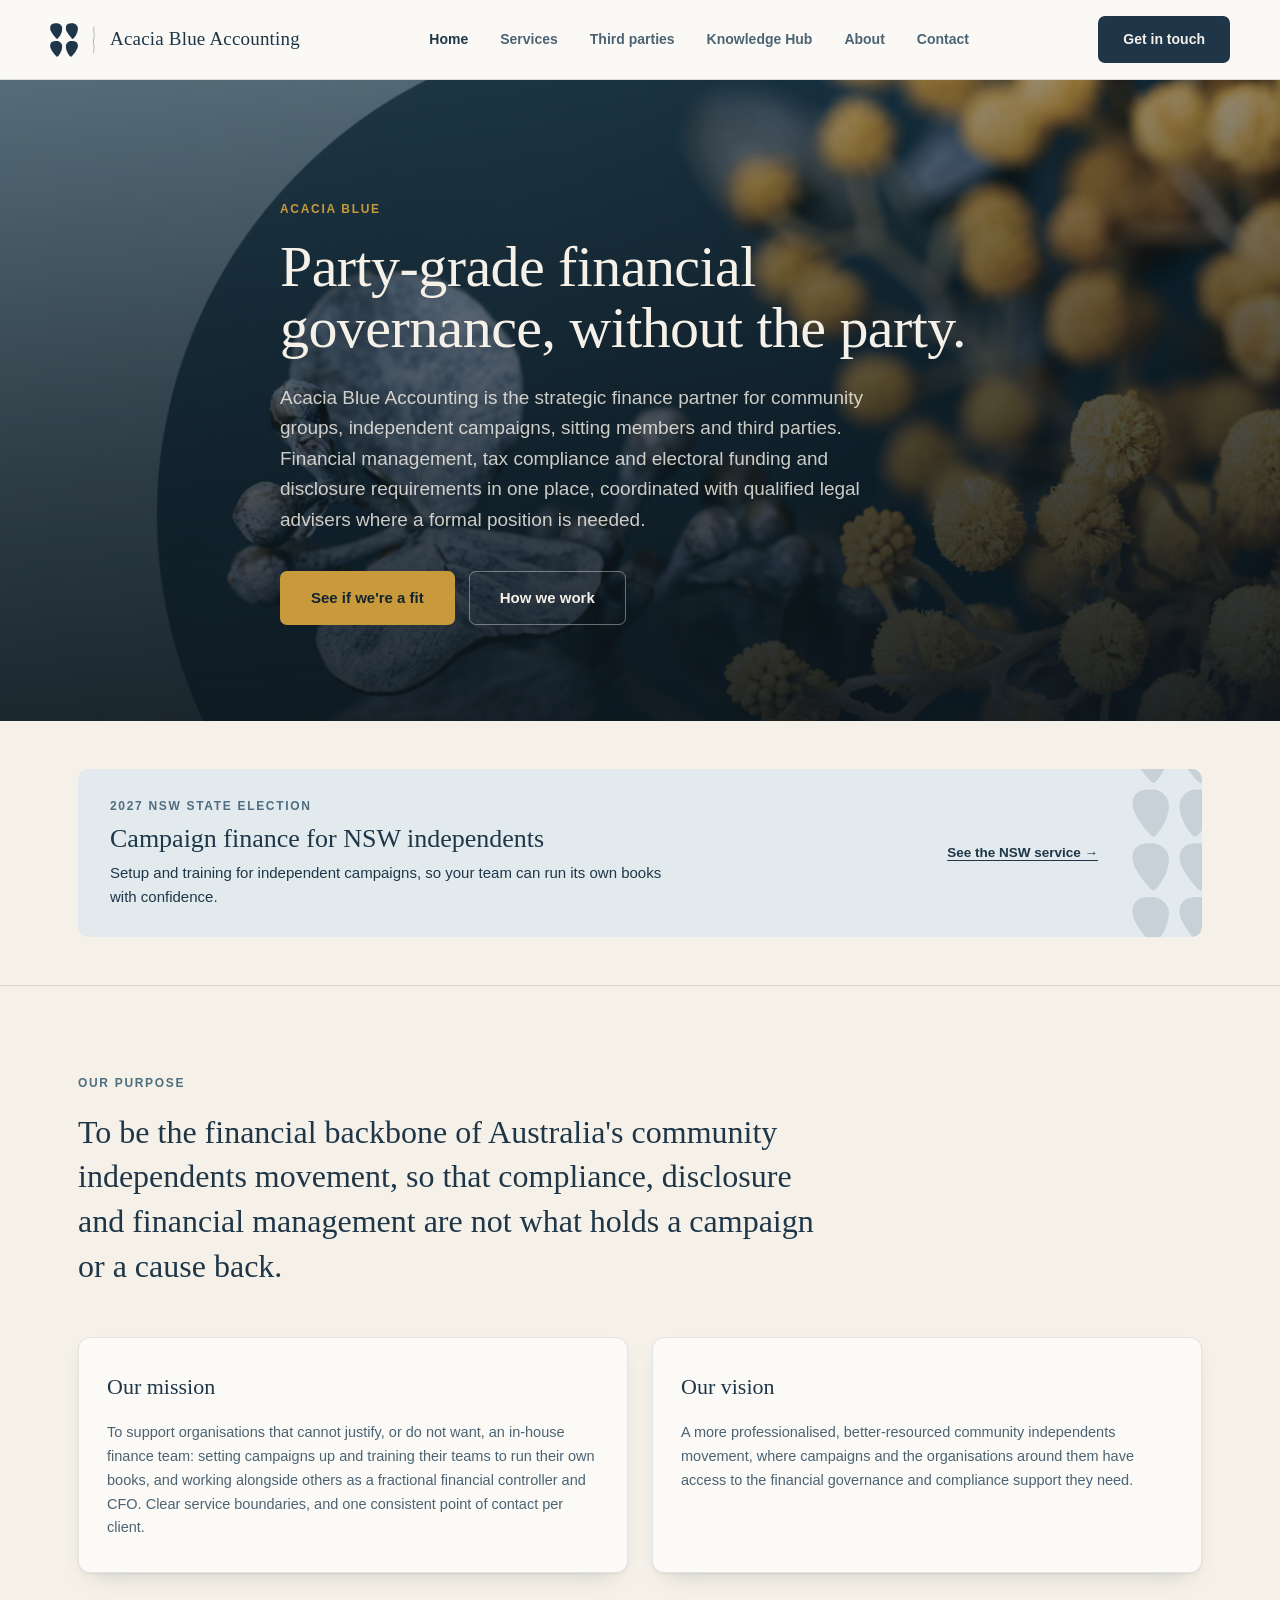
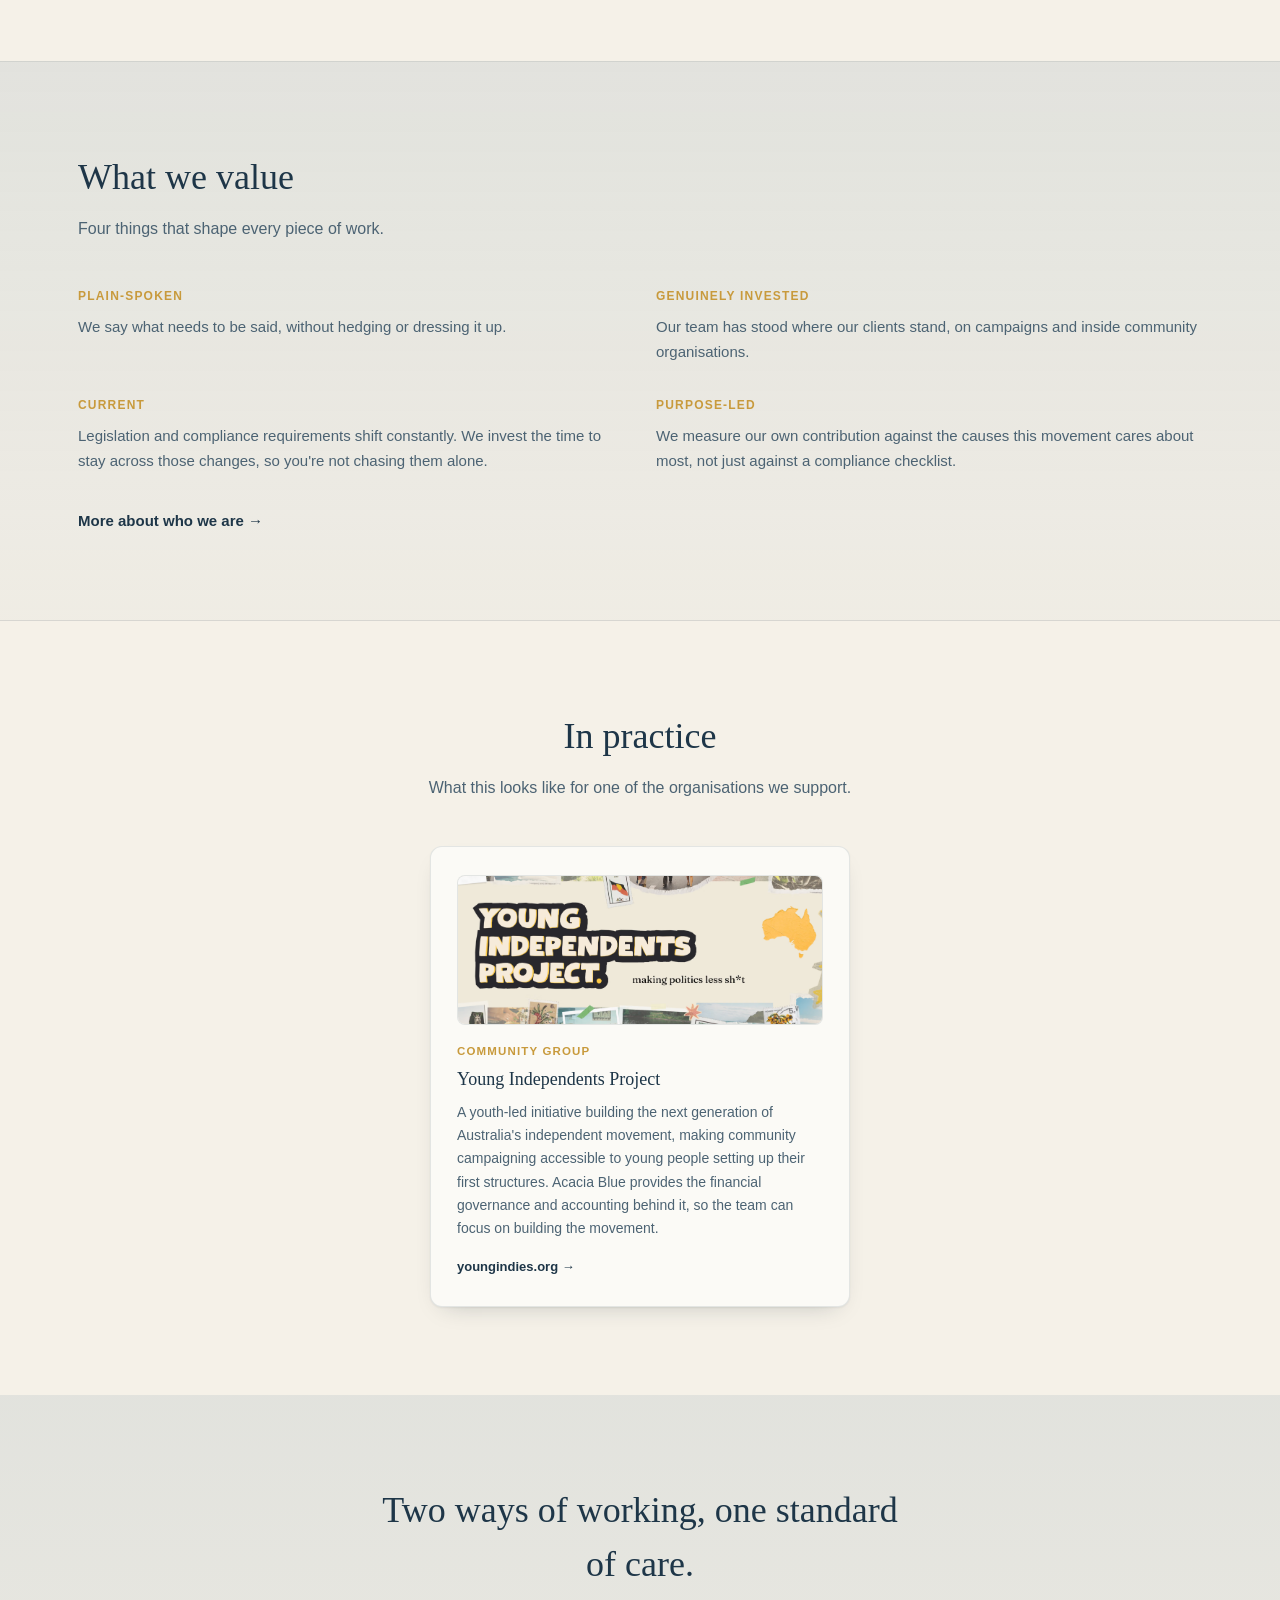
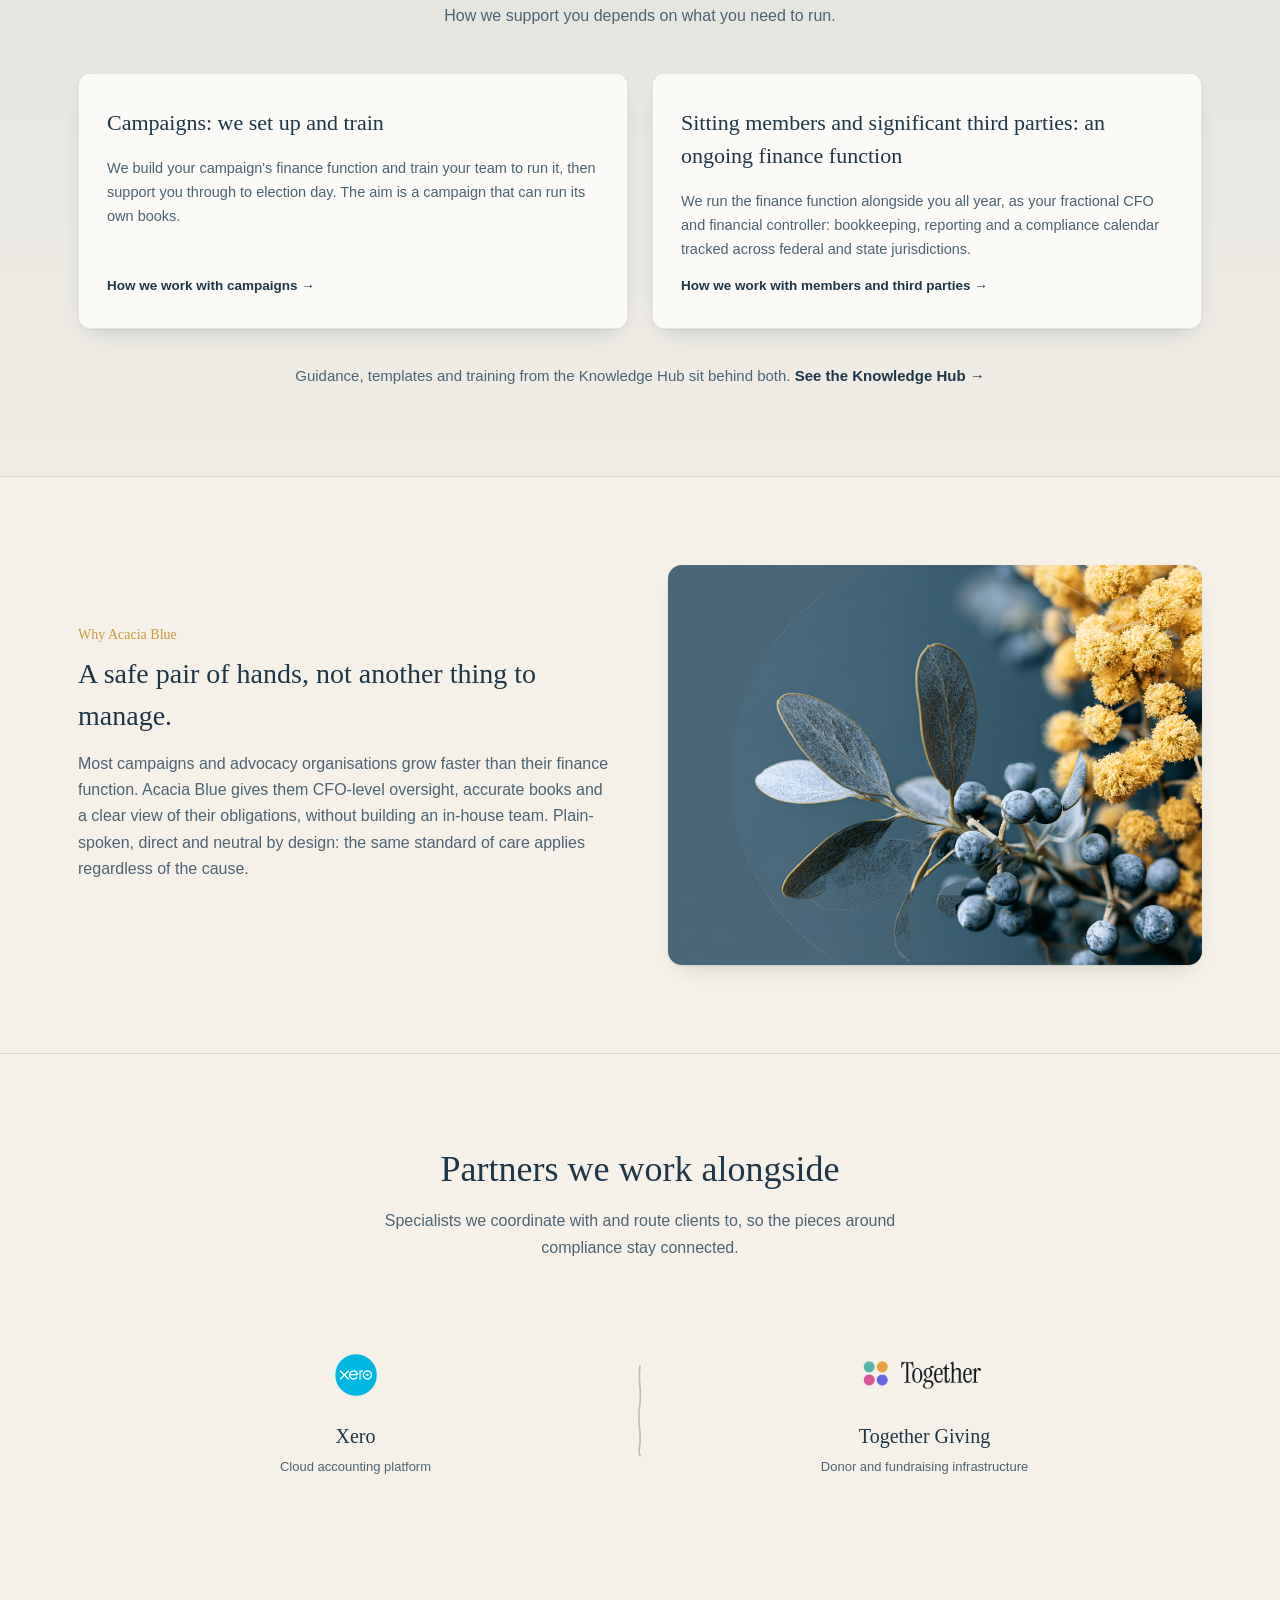
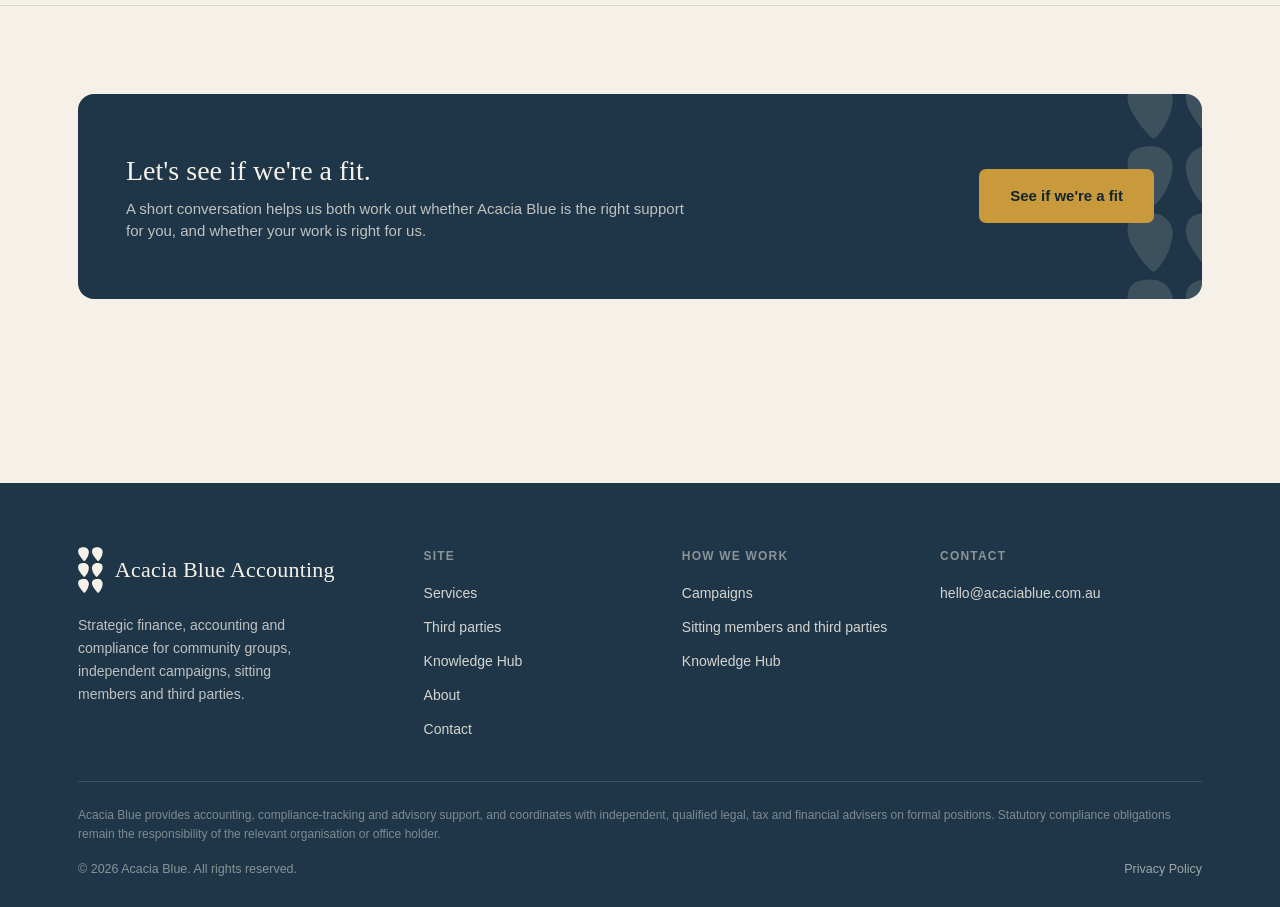
==== index.html @ 35e632a4 "Soften mission to cover both models; drop the parties comparison from the vision The mission now ref" ====
<!DOCTYPE html>
<html lang="en">
<head>
<meta charset="UTF-8">
<meta name="viewport" content="width=device-width, initial-scale=1.0">
<title>Acacia Blue Accounting &middot; Accounting for Impact</title>
<meta name="description" content="Strategic finance, accounting and compliance for community groups, independent campaigns, sitting members and third parties.">
<link rel="icon" type="image/svg+xml" href="assets/img/favicon.svg">
<link rel="icon" type="image/png" href="assets/img/favicon-32.png">
<link rel="apple-touch-icon" href="assets/img/apple-touch-icon.png">
<link rel="stylesheet" href="assets/css/style.css">
</head>
<body>

<svg width="0" height="0" style="position:absolute" aria-hidden="true">
  <defs>
    <symbol id="petal" viewBox="-6 -6 112 142">
      <path d="M42.780,-5.831 c-22.772 1.040 -37.005 8.485 -43.300 22.717 -8.485 19.159 -4.379 38.975 13.959 68.042 10.674 16.915 21.458 30.600 35.034 44.559 10.182 10.510 12.481 9.580 28.903 -12.317 12.590 -16.696 21.568 -36.950 25.509 -57.696 4.106 -21.349 1.642 -33.392 -9.580 -46.803 -12.645 -15.108 -24.962 -19.652 -50.525 -18.502Z"/>
    </symbol>
    <symbol id="petal-b" viewBox="-6 -6 112 142">
      <path d="M42.780,-5.831 c-22.772 1.040 -37.005 8.485 -43.300 22.717 -8.485 19.159 -4.379 38.975 13.959 68.042 10.674 16.915 21.458 30.600 35.034 44.559 10.182 10.510 12.481 9.580 28.903 -12.317 12.590 -16.696 21.568 -36.950 25.509 -57.696 4.106 -21.349 1.642 -33.392 -9.580 -46.803 -12.645 -15.108 -24.962 -19.652 -50.525 -18.502Z"/>
    </symbol>
    <symbol id="petal-c" viewBox="-6 -6 112 142">
      <path d="M42.780,-5.831 c-22.772 1.040 -37.005 8.485 -43.300 22.717 -8.485 19.159 -4.379 38.975 13.959 68.042 10.674 16.915 21.458 30.600 35.034 44.559 10.182 10.510 12.481 9.580 28.903 -12.317 12.590 -16.696 21.568 -36.950 25.509 -57.696 4.106 -21.349 1.642 -33.392 -9.580 -46.803 -12.645 -15.108 -24.962 -19.652 -50.525 -18.502Z"/>
    </symbol>
    <symbol id="petal-c2" viewBox="-6 -6 112 142">
      <path d="M42.780,-5.831 c-22.772 1.040 -37.005 8.485 -43.300 22.717 -8.485 19.159 -4.379 38.975 13.959 68.042 10.674 16.915 21.458 30.600 35.034 44.559 10.182 10.510 12.481 9.580 28.903 -12.317 12.590 -16.696 21.568 -36.950 25.509 -57.696 4.106 -21.349 1.642 -33.392 -9.580 -46.803 -12.645 -15.108 -24.962 -19.652 -50.525 -18.502Z"/>
    </symbol>
    <symbol id="petal-flat" viewBox="-6 -6 112 142">
      <path d="M42.780,-5.831 c-22.772 1.040 -37.005 8.485 -43.300 22.717 -8.485 19.159 -4.379 38.975 13.959 68.042 10.674 16.915 21.458 30.600 35.034 44.559 10.182 10.510 12.481 9.580 28.903 -12.317 12.590 -16.696 21.568 -36.950 25.509 -57.696 4.106 -21.349 1.642 -33.392 -9.580 -46.803 -12.645 -15.108 -24.962 -19.652 -50.525 -18.502Z"/>
    </symbol>
    <symbol id="petal-b-flat" viewBox="-6 -6 112 142">
      <path d="M42.780,-5.831 c-22.772 1.040 -37.005 8.485 -43.300 22.717 -8.485 19.159 -4.379 38.975 13.959 68.042 10.674 16.915 21.458 30.600 35.034 44.559 10.182 10.510 12.481 9.580 28.903 -12.317 12.590 -16.696 21.568 -36.950 25.509 -57.696 4.106 -21.349 1.642 -33.392 -9.580 -46.803 -12.645 -15.108 -24.962 -19.652 -50.525 -18.502Z"/>
    </symbol>
    <symbol id="petal-c-flat" viewBox="-6 -6 112 142">
      <path d="M42.780,-5.831 c-22.772 1.040 -37.005 8.485 -43.300 22.717 -8.485 19.159 -4.379 38.975 13.959 68.042 10.674 16.915 21.458 30.600 35.034 44.559 10.182 10.510 12.481 9.580 28.903 -12.317 12.590 -16.696 21.568 -36.950 25.509 -57.696 4.106 -21.349 1.642 -33.392 -9.580 -46.803 -12.645 -15.108 -24.962 -19.652 -50.525 -18.502Z"/>
    </symbol>
    <symbol id="petal-c2-flat" viewBox="-6 -6 112 142">
      <path d="M42.780,-5.831 c-22.772 1.040 -37.005 8.485 -43.300 22.717 -8.485 19.159 -4.379 38.975 13.959 68.042 10.674 16.915 21.458 30.600 35.034 44.559 10.182 10.510 12.481 9.580 28.903 -12.317 12.590 -16.696 21.568 -36.950 25.509 -57.696 4.106 -21.349 1.642 -33.392 -9.580 -46.803 -12.645 -15.108 -24.962 -19.652 -50.525 -18.502Z"/>
    </symbol>
    <symbol id="divider-organic" viewBox="0 0 14 56">
      <path d="M7,2 C4.5,10 9.5,17 6.5,26 C4,34 9,41 6.5,49 C5.3,52.5 7,54 7,54" fill="none" stroke="currentColor" stroke-width="1.6" stroke-linecap="round"/>
    </symbol>
  </defs>
</svg>

<header class="site-header">
  <div class="container nav-row">
    <a class="brand-lockup" href="index.html">
      <svg class="mark mark-compact" viewBox="0 0 226 274" fill="currentColor" aria-hidden="true">
        <use href="#petal" width="100" height="130" x="0" y="0"/><use href="#petal-b" width="100" height="130" x="126" y="0"/>
        <use href="#petal-c" width="100" height="130" x="0" y="144"/><use href="#petal" width="100" height="130" x="126" y="144" transform="translate(352,0) scale(-1,1)"/>
      </svg>
      <svg class="divider" viewBox="0 0 14 56" preserveAspectRatio="none"><use href="#divider-organic"/></svg>
      <span class="word">Acacia Blue Accounting</span>
    </a>
    <nav class="nav-links" id="nav-links">
      <a href="index.html" aria-current="page">Home</a>
      <a href="services.html">Services</a>
      <a href="third-parties.html">Third parties</a>
      <a href="knowledge-hub.html">Knowledge Hub</a>
      <a href="about.html">About</a>
      <a href="contact.html">Contact</a>
    </nav>
    <div class="nav-actions">
      <a class="btn btn-primary" href="contact.html">Get in touch</a>
      <button class="nav-toggle" aria-label="Toggle menu" aria-expanded="false"><span></span><span></span><span></span></button>
    </div>
  </div>
</header>

<section class="hero">
  <div class="hero-bg" style="background: linear-gradient(175deg, rgba(15,26,34,0.35) 0%, rgba(13,22,29,0.72) 55%, rgba(13,22,29,0.94) 100%), url('assets/img/hero-branch-blossom.png') center 40%/cover no-repeat;"></div>
  <div class="container hero-content">
    <p class="eyebrow">Acacia Blue</p>
    <h1 class="serif">Party-grade financial governance, without the party.</h1>
    <p class="dek">Acacia Blue Accounting is the strategic finance partner for community groups, independent campaigns, sitting members and third parties. Financial management, tax compliance and electoral funding and disclosure requirements in one place, coordinated with qualified legal advisers where a formal position is needed.</p>
    <div class="hero-actions">
      <a class="btn btn-on-dark btn-lg" href="contact.html">See if we're a fit</a>
      <a class="btn btn-ghost-on-dark btn-lg" href="services.html">How we work</a>
    </div>
  </div>
</section>

<!-- NSW accent panel. Remove after the end of January 2027 and replace with the AEC offering. -->
<section class="section accent-section">
  <div class="container">
    <div class="accent-panel">
      <svg class="ap-mark mark" viewBox="0 0 226 562" fill="currentColor" aria-hidden="true">
        <use href="#petal-flat" width="100" height="130" x="0" y="0"/><use href="#petal-b-flat" width="100" height="130" x="126" y="0"/>
        <use href="#petal-c-flat" width="100" height="130" x="0" y="144"/><use href="#petal-flat" width="100" height="130" x="126" y="144" transform="translate(352,0) scale(-1,1)"/>
        <use href="#petal-b-flat" width="100" height="130" x="0" y="288"/><use href="#petal-c2-flat" width="100" height="130" x="126" y="288"/>
        <use href="#petal-flat" width="100" height="130" x="0" y="432"/><use href="#petal-b-flat" width="100" height="130" x="126" y="432"/>
      </svg>
      <div class="ap-body">
        <p class="ap-eyebrow">2027 NSW State Election</p>
        <h2 class="serif">Campaign finance for NSW independents</h2>
        <p class="ap-text">Setup and training for independent campaigns, so your team can run its own books with confidence.</p>
      </div>
      <a class="ap-link" href="nsw-campaign-finance.html">See the NSW service &rarr;</a>
    </div>
  </div>
</section>

<section class="section section-border-top" id="purpose">
  <div class="container">
    <p class="eyebrow">Our purpose</p>
    <p class="mission-statement">To be the financial backbone of Australia's community independents movement, so that compliance, disclosure and financial management are not what holds a campaign or a cause back.</p>
    <div class="fit-grid" style="margin-top:48px;">
      <div class="pillar-card">
        <h3 class="serif">Our mission</h3>
        <p>To support organisations that cannot justify, or do not want, an in-house finance team: setting campaigns up and training their teams to run their own books, and working alongside others as a fractional financial controller and CFO. Clear service boundaries, and one consistent point of contact per client.</p>
      </div>
      <div class="pillar-card">
        <h3 class="serif">Our vision</h3>
        <p>A more professionalised, better-resourced community independents movement, where campaigns and the organisations around them have access to the financial governance and compliance support they need.</p>
      </div>
    </div>
  </div>
</section>

<section class="section section-border-top section-slate" id="values">
  <div class="container">
    <div class="sec-head">
      <h2 class="serif">What we value</h2>
      <p>Four things that shape every piece of work.</p>
    </div>
    <div class="found-grid">
      <div class="fg-item">
        <h4>Plain-spoken</h4>
        <p>We say what needs to be said, without hedging or dressing it up.</p>
      </div>
      <div class="fg-item">
        <h4>Genuinely invested</h4>
        <p>Our team has stood where our clients stand, on campaigns and inside community organisations.</p>
      </div>
      <div class="fg-item">
        <h4>Current</h4>
        <p>Legislation and compliance requirements shift constantly. We invest the time to stay across those changes, so you're not chasing them alone.</p>
      </div>
      <div class="fg-item">
        <h4>Purpose-led</h4>
        <p>We measure our own contribution against the causes this movement cares about most, not just against a compliance checklist.</p>
      </div>
    </div>
    <p style="margin:36px 0 0; font-size:15px; color:var(--ink-soft);"><a href="about.html" style="color:var(--navy); font-weight:700; text-decoration:none;">More about who we are &rarr;</a></p>
  </div>
</section>

<section class="section section-border-top">
  <div class="container">
    <div class="sec-head center" style="margin-left:auto;margin-right:auto;">
      <h2 class="serif">In practice</h2>
      <!-- Single-tile copy and layout while two tiles are removed pending approval. -->
      <p>What this looks like for one of the organisations we support.</p>
    </div>
    <!-- Temporary single-column layout while two tiles are removed pending approval - revert to the default grid (delete this inline style) when they're re-added. -->
    <div class="case-grid" style="grid-template-columns: 1fr; max-width: 420px; margin: 0 auto;">
      <div class="case-item">
        <div class="case-media media-cover"><img src="assets/img/case-young-independents-logo.png" alt="Young Independents Project logo" loading="lazy"></div>
        <p class="case-tag">Community Group</p>
        <h3 class="case-name serif">Young Independents Project</h3>
        <p class="case-body">A youth-led initiative building the next generation of Australia's independent movement, making community campaigning accessible to young people setting up their first structures. Acacia Blue provides the financial governance and accounting behind it, so the team can focus on building the movement.</p>
        <a class="case-link" href="https://www.youngindies.org" target="_blank" rel="noopener">youngindies.org &rarr;</a>
      </div>
      <!-- Removed pending name/logo approval from Shima Ibuki - re-add once confirmed.
      <div class="case-item">
        <div class="case-media media-fill-cyan"><img src="assets/img/case-hawthorn-logo.png" alt="Shima Ibuki, Independent for Hawthorn logo" loading="lazy"></div>
        <p class="case-tag">Independent Challenger Campaign</p>
        <h3 class="case-name serif">Shima Ibuki, Independent for Hawthorn</h3>
        <p class="case-body">A first-time campaign for the Victorian seat of Hawthorn, standing on integrity, climate action, housing affordability and local representation. Acacia Blue set up the structure, accounts and disclosure framework from a standing start.</p>
        <a class="case-link" href="https://www.shimaibuki.com.au" target="_blank" rel="noopener">shimaibuki.com.au &rarr;</a>
      </div>
      -->
      <!-- Removed pending name/logo approval from Justine Davis - re-add once confirmed.
      <div class="case-item">
        <div class="case-media media-dark"><img src="assets/img/case-johnston-logo.png" alt="Justine Davis, Independent Member for Johnston logo" loading="lazy"></div>
        <p class="case-tag">Sitting Member</p>
        <h3 class="case-name serif">Justine Davis MLA, Member for Johnston</h3>
        <p class="case-body">Independent Member for the Northern Territory seat of Johnston since 2024, serving on the Legislative Scrutiny and Public Accounts Committees. Acacia Blue supports disclosure, reporting and office obligations well beyond election day.</p>
        <a class="case-link" href="https://www.justinedavis.com.au" target="_blank" rel="noopener">justinedavis.com.au &rarr;</a>
      </div>
      -->
    </div>
  </div>
</section>

<section class="section section-slate">
  <div class="container">
    <div class="sec-head center" style="margin-left:auto;margin-right:auto;">
      <h2 class="serif">Two ways of working, one standard of care.</h2>
      <p>How we support you depends on what you need to run.</p>
    </div>
    <div class="fit-grid">
      <div class="pillar-card">
        <h3 class="serif">Campaigns: we set up and train</h3>
        <p>We build your campaign's finance function and train your team to run it, then support you through to election day. The aim is a campaign that can run its own books.</p>
        <a class="pc-link" href="services.html#campaigns">How we work with campaigns &rarr;</a>
      </div>
      <div class="pillar-card">
        <h3 class="serif">Sitting members and significant third parties: an ongoing finance function</h3>
        <p>We run the finance function alongside you all year, as your fractional CFO and financial controller: bookkeeping, reporting and a compliance calendar tracked across federal and state jurisdictions.</p>
        <a class="pc-link" href="services.html#ongoing">How we work with members and third parties &rarr;</a>
      </div>
    </div>
    <p style="text-align:center; margin:36px 0 0; font-size:15px; color:var(--ink-soft);">Guidance, templates and training from the Knowledge Hub sit behind both. <a href="knowledge-hub.html" style="color:var(--navy); font-weight:700; text-decoration:none;">See the Knowledge Hub &rarr;</a></p>
  </div>
</section>

<section class="section section-border-top">
  <div class="container">
    <div class="feature-row">
      <div>
        <p class="fr-eyebrow serif">Why Acacia Blue</p>
        <h3 class="serif">A safe pair of hands, not another thing to manage.</h3>
        <p class="fr-lede">Most campaigns and advocacy organisations grow faster than their finance function. Acacia Blue gives them CFO-level oversight, accurate books and a clear view of their obligations, without building an in-house team. Plain-spoken, direct and neutral by design: the same standard of care applies regardless of the cause.</p>
      </div>
      <div class="fr-photo">
        <img src="assets/img/leaf-berries-detail.png" alt="Close detail of navy-toned leaves and berries beside golden wattle blossom">
      </div>
    </div>
  </div>
</section>

<section class="section section-border-top">
  <div class="container">
    <div class="sec-head center" style="margin-left:auto;margin-right:auto;">
      <h2 class="serif">Partners we work alongside</h2>
      <p>Specialists we coordinate with and route clients to, so the pieces around compliance stay connected.</p>
    </div>
    <div class="partner-grid">
      <div class="partner-item">
        <img class="partner-logo" src="assets/img/partner-xero-logo.png" alt="Xero logo" loading="lazy">
        <p class="partner-name serif">Xero</p>
        <p class="partner-desc">Cloud accounting platform</p>
      </div>
      <svg class="partner-divider" viewBox="0 0 14 56" preserveAspectRatio="none" aria-hidden="true"><use href="#divider-organic"/></svg>
      <div class="partner-item">
        <img class="partner-logo" src="assets/img/partner-together-giving-logo.png" alt="Together Giving logo" loading="lazy">
        <p class="partner-name serif">Together Giving</p>
        <p class="partner-desc">Donor and fundraising infrastructure</p>
      </div>
      <!-- Removed pending approval from Sapphire Blue Tax Agency - re-add once confirmed.
      <svg class="partner-divider" viewBox="0 0 14 56" preserveAspectRatio="none" aria-hidden="true"><use href="#divider-organic"/></svg>
      <div class="partner-item">
        <p class="partner-name serif">Sapphire Blue Tax Agency</p>
        <p class="partner-desc">Registered tax agent</p>
      </div>
      -->
    </div>
  </div>
</section>

<section class="section section-border-top">
  <div class="container">
    <div class="cta-band">
      <svg class="cb-watermark mark" viewBox="0 0 226 562" fill="currentColor" aria-hidden="true">
        <use href="#petal-flat" width="100" height="130" x="0" y="0"/><use href="#petal-b-flat" width="100" height="130" x="126" y="0"/>
        <use href="#petal-c-flat" width="100" height="130" x="0" y="144"/><use href="#petal-flat" width="100" height="130" x="126" y="144" transform="translate(352,0) scale(-1,1)"/>
        <use href="#petal-b-flat" width="100" height="130" x="0" y="288"/><use href="#petal-c2-flat" width="100" height="130" x="126" y="288"/>
        <use href="#petal-flat" width="100" height="130" x="0" y="432"/><use href="#petal-b-flat" width="100" height="130" x="126" y="432"/>
      </svg>
      <div class="cb-content">
        <div>
          <h3 class="serif">Let's see if we're a fit.</h3>
          <p>A short conversation helps us both work out whether Acacia Blue is the right support for you, and whether your work is right for us.</p>
        </div>
        <a class="btn btn-on-dark btn-lg" href="contact.html">See if we're a fit</a>
      </div>
    </div>
  </div>
</section>

<footer class="site-footer">
  <div class="container">
    <div class="footer-grid">
      <div class="footer-col">
        <a class="brand-lockup footer-mark on-dark" href="index.html">
          <svg class="mark mark-signature" viewBox="0 0 226 418" fill="currentColor" aria-hidden="true">
            <use href="#petal" width="100" height="130" x="0" y="0"/><use href="#petal-b" width="100" height="130" x="126" y="0"/>
            <use href="#petal-c" width="100" height="130" x="0" y="144"/><use href="#petal" width="100" height="130" x="126" y="144" transform="translate(352,0) scale(-1,1)"/>
            <use href="#petal-b" width="100" height="130" x="0" y="288"/><use href="#petal-c2" width="100" height="130" x="126" y="288"/>
          </svg>
          <span class="word">Acacia Blue Accounting</span>
        </a>
        <p>Strategic finance, accounting and compliance for community groups, independent campaigns, sitting members and third parties.</p>
      </div>
      <div class="footer-col">
        <h5>Site</h5>
        <ul>
          <li><a href="services.html">Services</a></li>
          <li><a href="third-parties.html">Third parties</a></li>
          <li><a href="knowledge-hub.html">Knowledge Hub</a></li>
          <li><a href="about.html">About</a></li>
          <li><a href="contact.html">Contact</a></li>
        </ul>
      </div>
      <div class="footer-col">
        <h5>How we work</h5>
        <ul>
          <li><a href="services.html#campaigns">Campaigns</a></li>
          <li><a href="services.html#ongoing">Sitting members and third parties</a></li>
          <li><a href="knowledge-hub.html">Knowledge Hub</a></li>
        </ul>
      </div>
      <div class="footer-col">
        <h5>Contact</h5>
        <ul>
          <li><a href="mailto:hello@acaciablue.com.au">hello@acaciablue.com.au</a></li>
        </ul>
      </div>
    </div>
    <div class="footer-bottom">
      <p class="footer-legal">Acacia Blue provides accounting, compliance-tracking and advisory support, and coordinates with independent, qualified legal, tax and financial advisers on formal positions. Statutory compliance obligations remain the responsibility of the relevant organisation or office holder.</p>
      <div class="footer-bottom-row">
        <span>&copy; 2026 Acacia Blue. All rights reserved.</span>
        <a href="privacy-policy.html">Privacy Policy</a>
      </div>
    </div>
  </div>
</footer>

<script src="assets/js/main.js"></script>
</body>
</html>
---- assets/css/style.css ----
/* Acacia Blue - site stylesheet
   Built from the hand-drawn brand guide (assets/brand-guide/acacia-blue-brand-guide-hand-drawn.html).
   Tokens, logo construction and component patterns below are drawn directly from that guide;
   keep this file in sync with it if the brand system changes. */

:root {
  --paper: #f5f1e8;
  --paper-raised: #fbfaf6;
  --navy: #1e3648;
  --navy-deep: #14242f;
  --gold: #c89a3c;
  --slate: #7e97a6;
  --grey: #c6cbce;
  --ink: #1e3648;
  --ink-soft: #4c6373;
  --ink-faint: #7c8d97;
  --line: rgba(30,54,72,0.14);
  --card-line: rgba(30,54,72,0.11);
  --shadow: 0 1px 2px rgba(20,36,47,0.06), 0 10px 24px -14px rgba(20,36,47,0.28);

  --display: "Iowan Old Style", "Palatino Linotype", "Book Antiqua", Palatino, Georgia, serif;
  --body-font: -apple-system, BlinkMacSystemFont, "Segoe UI", Roboto, Helvetica, Arial, sans-serif;
}

* { box-sizing: border-box; }
html { scroll-behavior: smooth; }
body {
  margin: 0;
  background: var(--paper);
  color: var(--ink);
  font-family: var(--body-font);
  -webkit-font-smoothing: antialiased;
  line-height: 1.5;
}
a { color: inherit; }
a:focus-visible, button:focus-visible, input:focus-visible, textarea:focus-visible, select:focus-visible {
  outline: 2px solid var(--gold); outline-offset: 2px;
}
img { max-width: 100%; display: block; }
.serif { font-family: var(--display); }

.container { max-width: 1180px; margin: 0 auto; padding: 0 28px; }
.section { padding: 88px 0; }
.section-tight { padding: 56px 0; }
.section-border-top { border-top: 1px solid var(--line); }

.eyebrow {
  font-size: 12px; letter-spacing: 0.14em; text-transform: uppercase;
  color: var(--gold); font-weight: 700; margin: 0 0 18px;
}

/* ---------- logo mark (six-leaflet, hand-drawn) ---------- */
.mark { width: auto; height: auto; display: block; }
.brand-lockup { display: inline-flex; align-items: center; gap: 12px; text-decoration: none; }
.brand-lockup .divider { width: 8px; height: 28px; color: rgba(30,54,72,0.4); flex: 0 0 auto; }
.brand-lockup .word { font-family: var(--display); font-size: 19px; color: var(--navy); letter-spacing: 0.01em; }
.brand-lockup.on-dark .word { color: var(--paper); }
.brand-lockup.on-dark .divider { color: rgba(245,241,232,0.5); }
.brand-lockup .mark-compact { height: 34px; color: var(--navy); }
.brand-lockup.on-dark .mark-compact { color: var(--paper); }
.brand-lockup.footer-mark .mark-signature { height: 46px; color: var(--paper); }
.brand-lockup.footer-mark .word { font-size: 22px; }

/* ---------- header / nav ---------- */
.site-header {
  position: sticky; top: 0; z-index: 40;
  background: rgba(251,250,246,0.92); backdrop-filter: blur(6px);
  border-bottom: 1px solid var(--line);
}
.nav-row { display: flex; align-items: center; justify-content: space-between; padding: 16px 0; }
.nav-links { display: flex; align-items: center; gap: 32px; }
.nav-links a {
  font-size: 14px; text-decoration: none; color: var(--ink-soft); font-weight: 600;
  transition: color 0.15s ease;
}
.nav-links a:hover, .nav-links a[aria-current="page"] { color: var(--navy); }
.nav-actions { display: flex; align-items: center; gap: 22px; }
.nav-toggle {
  display: none; background: none; border: none; cursor: pointer; padding: 6px;
  flex-direction: column; gap: 4px;
}
.nav-toggle span { width: 22px; height: 2px; background: var(--navy); display: block; }

@media (max-width: 820px) {
  .nav-links { position: absolute; top: 100%; left: 0; right: 0; background: var(--paper-raised);
    flex-direction: column; align-items: flex-start; gap: 0; border-bottom: 1px solid var(--line);
    box-shadow: var(--shadow); display: none; padding: 8px 28px 20px; }
  .nav-links.open { display: flex; }
  .nav-links a { padding: 12px 0; width: 100%; border-bottom: 1px solid var(--line); }
  .nav-actions .btn { display: none; }
  .nav-toggle { display: flex; }
}

/* ---------- buttons ---------- */
.btn {
  font-family: var(--body-font); font-size: 14px; font-weight: 600; padding: 12px 24px;
  border-radius: 7px; border: 1px solid transparent; cursor: pointer; text-decoration: none;
  display: inline-flex; align-items: center; gap: 8px; transition: opacity 0.15s ease, background 0.15s ease;
}
.btn-primary { background: var(--navy); color: var(--paper); }
.btn-primary:hover { opacity: 0.88; }
.btn-secondary { background: transparent; color: var(--navy); border-color: var(--navy); }
.btn-secondary:hover { background: rgba(30,54,72,0.06); }
.btn-on-dark { background: var(--gold); color: var(--navy-deep); }
.btn-on-dark:hover { opacity: 0.9; }
.btn-ghost-on-dark { background: transparent; color: var(--paper); border-color: rgba(245,241,232,0.4); }
.btn-ghost-on-dark:hover { border-color: var(--paper); }
.btn-lg { padding: 15px 30px; font-size: 15px; }

/* ---------- hero (home) ---------- */
.hero {
  position: relative; overflow: hidden; background: var(--navy);
}
.hero .hero-bg {
  position: absolute; inset: 0;
}
.hero .hero-content { position: relative; z-index: 1; padding: 120px 0 96px; max-width: 720px; }
.hero .dek { font-size: 19px; line-height: 1.6; color: rgba(245,241,232,0.82); max-width: 56ch; margin: 0 0 36px; }
.hero h1 {
  font-family: var(--display); font-weight: 400; color: var(--paper);
  font-size: clamp(38px, 6vw, 58px); line-height: 1.06; margin: 0 0 24px; letter-spacing: -0.01em;
}
.hero-actions { display: flex; gap: 14px; flex-wrap: wrap; }
@media (max-width: 820px) {
  .hero .hero-content { padding: 72px 20px 64px; }
  .hero h1 { font-size: 34px; line-height: 1.12; margin-bottom: 20px; }
  .hero .dek { font-size: 17px; margin-bottom: 28px; }
}

/* ---------- page hero (inner pages) ---------- */
.page-hero {
  position: relative; overflow: hidden;
  background: linear-gradient(160deg, var(--navy) 0%, var(--navy-deep) 100%);
  padding: 72px 0 60px;
}
.page-hero .container { position: relative; z-index: 1; }
.page-hero .ph-watermark { position: absolute; right: -24px; top: -36px; height: 260px; opacity: 0.12; color: var(--paper); }
.page-hero h1 { font-family: var(--display); font-weight: 400; font-size: clamp(32px, 5vw, 46px); margin: 0 0 16px; color: var(--paper); }
.page-hero .dek { font-size: 17px; line-height: 1.65; color: rgba(245,241,232,0.75); max-width: 62ch; margin: 0; }
.page-hero .hero-actions { margin-top: 32px; }

/* ---------- attribute chips ---------- */
.attr-row { display: flex; flex-wrap: wrap; gap: 12px; }
.attr-chip {
  font-size: 14px; padding: 10px 18px; border-radius: 100px;
  background: var(--navy); color: var(--paper); font-family: var(--display);
}

/* ---------- pillar cards ---------- */
.section-slate { background: linear-gradient(180deg, rgba(126,151,166,0.16) 0%, rgba(126,151,166,0.05) 100%); }
.pillar-grid { display: grid; grid-template-columns: repeat(3, 1fr); gap: 24px; }
.pillar-card {
  background: var(--paper-raised); border: 1px solid var(--card-line); border-radius: 12px;
  padding: 32px 28px; box-shadow: var(--shadow); display: flex; flex-direction: column; gap: 14px;
}
.pillar-card .pc-mark { height: 30px; color: var(--gold); }
.pillar-card h3 { font-family: var(--display); font-weight: 400; font-size: 22px; margin: 0; }
.pillar-card p { font-size: 14.5px; line-height: 1.65; color: var(--ink-soft); margin: 0; flex: 1; }
.pillar-card .pc-link { font-size: 13.5px; font-weight: 700; color: var(--navy); text-decoration: none; }
.pillar-card .pc-link:hover { text-decoration: underline; }

@media (max-width: 900px) { .pillar-grid { grid-template-columns: 1fr; } }

/* ---------- leaf list ---------- */
.leaf-list { list-style: none; margin: 0; padding: 0; display: flex; flex-direction: column; gap: 14px; }
.leaf-list li { display: flex; align-items: flex-start; gap: 12px; font-size: 15.5px; line-height: 1.55; color: var(--ink-soft); }
.leaf-list li svg { width: 12px; height: 15px; flex-shrink: 0; margin-top: 5px; color: var(--gold); }
.leaf-list li strong { color: var(--ink); }

/* ---------- section heads ---------- */
.sec-head { max-width: 62ch; margin-bottom: 44px; }
.sec-head h2 { font-family: var(--display); font-weight: 400; font-size: clamp(26px, 3.6vw, 36px); margin: 0 0 12px; }
.sec-head p { font-size: 16px; line-height: 1.65; color: var(--ink-soft); margin: 0; }
.sec-head.center { text-align: center; margin-left: auto; margin-right: auto; }

/* ---------- leaf divider ---------- */
.leaf-divider { display: flex; align-items: center; gap: 14px; margin: 0 0 56px; }
.leaf-divider .ld-line { flex: 1; height: 1px; background: var(--line); }
.leaf-divider .ld-leaves { display: flex; gap: 6px; }
.leaf-divider .ld-leaves svg { width: 12px; height: 15px; color: var(--gold); }

/* ---------- two-column feature rows (services page) ---------- */
.feature-row { display: grid; grid-template-columns: 1fr 1fr; gap: 56px; align-items: center; }
.feature-row.reverse { direction: rtl; }
.feature-row.reverse > * { direction: ltr; }
.feature-row .fr-photo { border-radius: 14px; overflow: hidden; box-shadow: var(--shadow); aspect-ratio: 4/3; }
.feature-row .fr-photo img { width: 100%; height: 100%; object-fit: cover; }
.feature-row .fr-eyebrow { font-family: var(--display); font-size: 14px; color: var(--gold); margin: 0 0 8px; }
.feature-row h3 { font-family: var(--display); font-weight: 400; font-size: 28px; margin: 0 0 14px; }
.feature-row > div > p.fr-lede { font-size: 16px; line-height: 1.65; color: var(--ink-soft); margin: 0 0 24px; }

@media (max-width: 900px) {
  .feature-row, .feature-row.reverse { grid-template-columns: 1fr; direction: ltr; }
}

/* ---------- stepper (how it works) ---------- */
.stepper { display: flex; align-items: flex-start; gap: 0; }
.stepper .step { display: flex; flex-direction: column; align-items: center; gap: 12px; flex: 1; text-align: center; padding: 0 12px; }
.stepper .step svg { width: 20px; height: 25px; color: var(--navy); }
.stepper .step .st-num { font-family: var(--display); font-size: 13px; color: var(--gold); }
.stepper .step .st-label { font-size: 15px; font-weight: 600; color: var(--navy); }
.stepper .step .st-desc { font-size: 13.5px; color: var(--ink-faint); line-height: 1.5; }
.stepper .st-line { flex: 0 0 auto; width: 60px; height: 14px; color: var(--slate); margin-top: 4px; }

@media (max-width: 760px) {
  .stepper { flex-direction: column; align-items: stretch; }
  .stepper .st-line { display: none; }
  .stepper .step { text-align: left; flex-direction: row; align-items: flex-start; padding: 14px 0; border-bottom: 1px solid var(--line); }
  .stepper .step > div { text-align: left; }
}

/* ---------- callout ---------- */
.callout {
  background: var(--paper-raised); border: 1px solid var(--card-line); border-left: 3px solid var(--gold);
  border-radius: 8px; padding: 22px 26px; display: flex; gap: 16px; align-items: flex-start;
}
.callout p { margin: 0; font-size: 14.5px; line-height: 1.65; color: var(--ink-soft); }
.callout strong { color: var(--ink); }

/* ---------- quote / mission statement ---------- */
.mission-statement {
  font-family: var(--display); font-weight: 400; font-size: clamp(24px, 3.2vw, 32px);
  line-height: 1.4; color: var(--navy); max-width: 46ch; margin: 0;
}

/* ---------- found grid (values) ---------- */
.found-grid { display: grid; grid-template-columns: repeat(2, 1fr); gap: 32px; }
.found-grid .fg-item h4 { font-size: 12px; letter-spacing: 0.1em; text-transform: uppercase; color: var(--gold); margin: 0 0 10px; }
.found-grid .fg-item p { font-size: 15px; line-height: 1.65; color: var(--ink-soft); margin: 0; }
@media (max-width: 760px) { .found-grid { grid-template-columns: 1fr; } }

/* ---------- CTA band ---------- */
.cta-band {
  position: relative; background: var(--navy); overflow: hidden; border-radius: 16px;
}
.cta-band .cb-watermark { position: absolute; right: -30px; bottom: -40px; height: 260px; opacity: 0.14; color: var(--paper); }
.cta-band .cb-content { position: relative; z-index: 1; padding: 56px 48px; display: flex; align-items: center; justify-content: space-between; gap: 32px; flex-wrap: wrap; }
.cta-band h3 { font-family: var(--display); font-weight: 400; color: var(--paper); font-size: 28px; margin: 0 0 6px; }
.cta-band p { color: rgba(245,241,232,0.75); margin: 0; font-size: 15px; }

/* ---------- footer ---------- */
.site-footer { background: var(--navy); color: rgba(245,241,232,0.75); padding: 64px 0 28px; margin-top: 96px; }
.footer-grid { display: grid; grid-template-columns: 1.4fr 1fr 1fr 1.2fr; gap: 40px; padding-bottom: 40px; border-bottom: 1px solid rgba(245,241,232,0.14); }
.footer-grid p { font-size: 14px; line-height: 1.65; margin: 14px 0 0; max-width: 32ch; }
.footer-col h5 { font-size: 12px; letter-spacing: 0.1em; text-transform: uppercase; color: rgba(245,241,232,0.5); margin: 0 0 16px; }
.footer-col ul { list-style: none; margin: 0; padding: 0; display: flex; flex-direction: column; gap: 10px; }
.footer-col a { color: rgba(245,241,232,0.85); text-decoration: none; font-size: 14px; }
.footer-col a:hover { text-decoration: underline; }
.footer-bottom { display: flex; flex-direction: column; gap: 16px; padding-top: 24px; font-size: 12.5px; color: rgba(245,241,232,0.5); }
.footer-legal { font-size: 12px; line-height: 1.6; color: rgba(245,241,232,0.45); max-width: none; margin: 0; }
.footer-bottom-row { display: flex; justify-content: space-between; align-items: center; flex-wrap: wrap; gap: 12px; }
.footer-bottom-row a { color: rgba(245,241,232,0.6); text-decoration: none; }
.footer-bottom-row a:hover { color: rgba(245,241,232,0.9); text-decoration: underline; }
@media (max-width: 900px) { .footer-grid { grid-template-columns: 1fr 1fr; } }

/* ---------- legal content (privacy policy, etc.) ---------- */
.legal-content { max-width: 760px; }
.legal-content .legal-meta { font-size: 13px; color: var(--ink-faint); margin: 0 0 32px; }
.legal-content h2 { font-family: var(--display); font-weight: 400; font-size: 23px; color: var(--navy); margin: 40px 0 14px; }
.legal-content h2:first-of-type { margin-top: 0; }
.legal-content p { font-size: 15.5px; line-height: 1.7; color: var(--ink-soft); margin: 0 0 16px; }
.legal-content ul { margin: 0 0 16px; padding-left: 22px; }
.legal-content li { font-size: 15.5px; line-height: 1.7; color: var(--ink-soft); margin-bottom: 6px; }
.legal-content strong { color: var(--ink); }
.legal-content a { color: var(--navy); font-weight: 600; }
@media (max-width: 560px) { .footer-grid { grid-template-columns: 1fr; } }

/* ---------- contact page ---------- */
.contact-grid { display: grid; grid-template-columns: 1fr 1.2fr; gap: 56px; }
.contact-info h3 { font-family: var(--display); font-weight: 400; font-size: 22px; margin: 24px 0 8px; }
.contact-info h3:first-child { margin-top: 0; }
.contact-info p, .contact-info a { font-size: 15px; line-height: 1.6; color: var(--ink-soft); }
.contact-info a { text-decoration: none; color: var(--navy); font-weight: 600; }

.form-card { background: var(--paper-raised); border: 1px solid var(--card-line); border-radius: 14px; padding: 36px; box-shadow: var(--shadow); }
.field-row { display: grid; grid-template-columns: 1fr 1fr; gap: 18px; }
.field { display: flex; flex-direction: column; gap: 7px; margin-bottom: 20px; }
.field label { font-size: 12.5px; font-weight: 600; color: var(--navy); }
.field input, .field textarea, .field select {
  font-family: var(--body-font); font-size: 14.5px; padding: 11px 13px; border-radius: 7px;
  border: 1px solid var(--card-line); background: var(--paper); color: var(--ink); width: 100%;
}
.field input:focus, .field textarea:focus, .field select:focus {
  border-color: var(--gold); box-shadow: 0 0 0 3px rgba(200,154,60,0.18); outline: none;
}
.field textarea { resize: vertical; min-height: 120px; font-family: var(--body-font); }
.field .helper { font-size: 11.5px; color: var(--ink-faint); }
.field-checkbox { display: flex; align-items: flex-start; gap: 10px; margin-bottom: 22px; }
.field-checkbox input[type="checkbox"] { width: 17px; height: 17px; margin-top: 2px; flex-shrink: 0; accent-color: var(--navy); }
.field-checkbox label { font-size: 13.5px; color: var(--ink-soft); font-weight: 500; }
.form-status { margin-top: 16px; font-family: var(--body-font); font-size: 14px; line-height: 1.5; }
.form-status:empty { display: none; }
.form-status-success { padding: 14px 16px; border-radius: 8px; background: rgba(200,154,60,0.12); border: 1px solid rgba(200,154,60,0.35); color: var(--navy); font-weight: 600; }
.form-status-error { padding: 14px 16px; border-radius: 8px; background: rgba(163,56,44,0.08); border: 1px solid rgba(163,56,44,0.3); color: #a3382c; }
@media (max-width: 760px) { .contact-grid { grid-template-columns: 1fr; } .field-row { grid-template-columns: 1fr; } }

@media (max-width: 760px) {
  .section { padding: 60px 0; }
  .container { padding: 0 20px; }
}


/* ---------- audience grid (who we work with) ---------- */
.audience-grid { display: grid; grid-template-columns: repeat(4, 1fr); gap: 32px; }
.audience-item h3 { font-family: var(--display); font-weight: 400; font-size: 20px; margin: 0 0 10px; color: var(--navy); }
.audience-item p { font-size: 14.5px; line-height: 1.6; color: var(--ink-soft); margin: 0; }
@media (max-width: 1100px) { .audience-grid { grid-template-columns: repeat(2, 1fr); } }
@media (max-width: 900px) { .audience-grid { grid-template-columns: 1fr; gap: 24px; } }


/* ---------- partner strip ---------- */
.partner-grid { display: flex; align-items: center; justify-content: center; padding: 12px 0; }
.partner-item { flex: 1; padding: 28px 24px; text-align: center; }
.partner-divider { width: 14px; height: 96px; color: var(--slate); flex: 0 0 auto; opacity: 0.55; }
.partner-logo { display: block; height: 60px; width: auto; max-width: 190px; margin: 0 auto 16px; object-fit: contain; }
.partner-name { font-family: var(--display); font-weight: 400; font-size: 20px; color: var(--navy); margin: 0 0 6px; }
.partner-desc { font-size: 13px; color: var(--ink-soft); margin: 0; }
@media (max-width: 760px) {
  .partner-grid { flex-direction: column; padding: 0; }
  .partner-item { width: 100%; }
  .partner-divider { width: 56px; height: 14px; transform: rotate(90deg); margin: 6px auto; }
}


/* ---------- case studies ---------- */
.case-grid { display: grid; grid-template-columns: repeat(3, 1fr); gap: 28px; }
.case-item { background: var(--paper-raised); border: 1px solid var(--card-line); border-radius: 12px; padding: 28px 26px; box-shadow: var(--shadow); }
.case-media {
  width: 100%;
  height: 150px;
  border-radius: 8px;
  overflow: hidden;
  margin: 0 0 18px;
  background: var(--paper-raised);
  border: 1px solid var(--card-line);
  display: flex;
  align-items: center;
  justify-content: center;
}
.case-media img {
  width: 100%;
  height: 100%;
  object-fit: contain;
  padding: 14px;
}
.case-media.media-cover img { object-fit: cover; padding: 0; object-position: left center; }
.case-media.media-dark { background: var(--navy); }
.case-media.media-fill-cyan { background: #3bc6e4; }
.case-tag { font-size: 11.5px; letter-spacing: 0.1em; text-transform: uppercase; color: var(--gold); font-weight: 700; margin: 0 0 8px; }
.case-name { font-size: 18px; font-weight: 400; color: var(--navy); margin: 0 0 10px; line-height: 1.3; }
.case-body { font-size: 14px; line-height: 1.65; color: var(--ink-soft); margin: 0 0 14px; }
.case-link { font-size: 13px; font-weight: 700; color: var(--navy); text-decoration: none; }
.case-link:hover { text-decoration: underline; }
@media (max-width: 900px) { .case-grid { grid-template-columns: 1fr; } }


/* ---------- founder profile ---------- */
.profile-row { display: flex; gap: 40px; align-items: flex-start; }
.profile-photo { width: 176px; height: 176px; border-radius: 50%; object-fit: cover; flex: 0 0 auto; border: 1px solid var(--card-line); box-shadow: var(--shadow); }
.profile-info { max-width: 66ch; }
.profile-info h2 { margin: 4px 0 6px; }
.profile-title { font-size: 14px; color: var(--ink-faint); margin: 0 0 18px; }
.profile-info p { font-size: 16px; line-height: 1.7; color: var(--ink-soft); margin: 0 0 16px; }
.profile-info .case-link { display: inline-block; margin-top: 4px; }
@media (max-width: 760px) {
  .profile-row { flex-direction: column; align-items: center; text-align: center; }
  .profile-info { max-width: 100%; }
}

/* ---------- segment links ---------- */
.audience-link { display: inline-block; margin-top: 12px; font-size: 13.5px; font-weight: 700; color: var(--navy); text-decoration: none; }
.audience-link:hover { text-decoration: underline; }
.segment-links { text-align: center; margin: 48px 0 0; font-size: 15px; color: var(--ink-soft); }
.segment-links a { color: var(--navy); font-weight: 700; text-decoration: none; }
.segment-links a:hover { text-decoration: underline; }
.leaf-list li a { color: var(--navy); font-weight: 700; text-decoration: none; }
.leaf-list li a:hover { text-decoration: underline; }

/* ---------- tiers table (third parties) ---------- */
.table-wrap { overflow-x: auto; border: 1px solid var(--card-line); border-radius: 12px; background: var(--paper-raised); box-shadow: var(--shadow); }
.tiers-table { width: 100%; border-collapse: collapse; font-size: 14.5px; line-height: 1.55; min-width: 640px; }
.tiers-table th, .tiers-table td { text-align: left; vertical-align: top; padding: 16px 20px; border-bottom: 1px solid var(--line); }
.tiers-table th { font-size: 12px; letter-spacing: 0.1em; text-transform: uppercase; color: var(--gold); font-weight: 700; }
.tiers-table td { color: var(--ink-soft); }
.tiers-table td:first-child { color: var(--navy); font-weight: 600; }
.tiers-table tr:last-child td { border-bottom: none; }
.table-note { font-size: 13.5px; line-height: 1.6; color: var(--ink-faint); margin: 20px 0 0; max-width: 70ch; }

/* ---------- tailored retainer (services) ---------- */
.fit-grid { display: grid; grid-template-columns: repeat(2, 1fr); gap: 24px; }
.fit-grid .pillar-card h3 { margin-bottom: 4px; }
.fit-note { font-size: 14.5px; line-height: 1.6; color: var(--ink-faint); margin: 24px 0 0; max-width: 70ch; }
@media (max-width: 760px) { .fit-grid { grid-template-columns: 1fr; } }

/* ---------- brand guide status tokens (info only; used for notices and accent panels) ---------- */
:root { --info: #4F6E80; --info-bg: #E2EAEE; }

/* ---------- notice (brand guide "Notice": flat tint, 8px radius) ---------- */
.notice-panel { background: var(--info-bg); border-radius: 8px; padding: 16px 20px; }
.notice-panel p { margin: 0; font-size: 14.5px; line-height: 1.65; color: var(--ink); }
.notice-panel strong { color: var(--navy); }

/* ---------- accent panel (the Notice at section scale, with the card leaf motif at 13%) ---------- */
.accent-section { padding: 48px 0; }
.accent-panel { position: relative; overflow: hidden; display: flex; align-items: center; justify-content: space-between; gap: 28px; flex-wrap: wrap; background: var(--info-bg); border-radius: 10px; padding: 28px 32px; }
.accent-panel .ap-mark { position: absolute; right: -14px; top: -34px; height: 210px; color: var(--navy); opacity: 0.13; pointer-events: none; }
.accent-panel .ap-body { position: relative; max-width: 64ch; }
.accent-panel .ap-eyebrow { font-size: 12px; letter-spacing: 0.14em; text-transform: uppercase; font-weight: 700; color: var(--info); margin: 0 0 8px; }
.accent-panel h2, .accent-panel h3 { font-family: var(--display); font-weight: 400; font-size: 26px; line-height: 1.2; margin: 0 0 6px; color: var(--navy); }
.accent-panel .ap-text { font-size: 15px; line-height: 1.6; color: var(--ink); margin: 0; }
.accent-panel .ap-link { position: relative; font-size: 13.5px; font-weight: 700; color: var(--navy); text-decoration: underline; text-underline-offset: 3px; white-space: nowrap; margin-right: 72px; }
@media (max-width: 760px) { .accent-panel { padding: 24px; } .accent-panel .ap-link { margin-right: 0; } }

/* ---------- NSW campaign finance landing page ---------- */
.key-facts { list-style: none; display: flex; flex-wrap: wrap; gap: 12px; margin: 28px 0 0; padding: 0; }
.key-fact { display: inline-flex; align-items: baseline; gap: 10px; padding: 9px 18px; border: 1px solid rgba(245,241,232,0.28); border-radius: 100px; background: rgba(245,241,232,0.06); }
.key-fact .kf-label { font-size: 11px; letter-spacing: 0.1em; text-transform: uppercase; color: rgba(245,241,232,0.62); }
.key-fact .kf-value { font-family: var(--display); font-size: 17px; color: var(--paper); }

.inc-grid { display: grid; grid-template-columns: repeat(3, 1fr); gap: 24px; }
.inc-card { background: var(--paper-raised); border: 1px solid var(--card-line); border-radius: 12px; padding: 32px 28px; box-shadow: var(--shadow); }
.inc-card h3 { font-family: var(--display); font-weight: 400; font-size: 24px; margin: 0 0 20px; color: var(--navy); }
.inc-card h3 .inc-num { color: var(--gold); margin-right: 10px; }
.inc-card h4 { font-size: 15px; font-weight: 600; color: var(--navy); margin: 0 0 6px; }
.inc-card p { font-size: 14.5px; line-height: 1.65; color: var(--ink-soft); margin: 0 0 20px; }
.inc-card p:last-child { margin-bottom: 0; }
.tool-chips { display: flex; flex-wrap: wrap; gap: 8px; list-style: none; margin: 0; padding: 0; }
.tool-chips li { font-size: 12.5px; font-weight: 600; color: var(--ink-soft); background: rgba(126,151,166,0.2); border-radius: 100px; padding: 5px 12px; }
@media (max-width: 900px) { .inc-grid { grid-template-columns: 1fr; } }

.train-grid { display: grid; grid-template-columns: repeat(2, 1fr); gap: 24px; }
.train-card { background: var(--paper-raised); border: 1px solid var(--card-line); border-radius: 12px; padding: 32px 30px; box-shadow: var(--shadow); }
.train-card.wide { grid-column: 1 / -1; }
.train-label { font-size: 12px; letter-spacing: 0.14em; text-transform: uppercase; font-weight: 700; color: var(--gold); margin: 0 0 12px; }
.train-card h3 { font-family: var(--display); font-weight: 400; font-size: 26px; margin: 0 0 8px; color: var(--navy); }
.train-card .tc-lede { font-size: 15px; line-height: 1.6; color: var(--ink-soft); margin: 0 0 22px; }
.leaf-list.two-col { display: grid; grid-template-columns: 1fr 1fr; gap: 14px 32px; }
.train-card.dark { background: var(--navy); border-color: transparent; padding: 0; overflow: hidden; display: grid; grid-template-columns: 1.5fr 1fr; }
.train-card.dark .td-main { padding: 32px 30px; }
.train-card.dark .td-side { background: var(--navy-deep); padding: 32px 28px; }
.train-card.dark h3 { color: var(--paper); }
.train-card.dark .tc-lede { color: rgba(245,241,232,0.75); }
.train-card.dark .leaf-list li { color: rgba(245,241,232,0.88); }
.fund-table { width: 100%; border-collapse: collapse; }
.fund-table caption { text-align: left; font-size: 12px; letter-spacing: 0.1em; text-transform: uppercase; color: rgba(245,241,232,0.55); padding-bottom: 12px; }
.fund-table th, .fund-table td { padding: 10px 0; border-bottom: 1px solid rgba(245,241,232,0.16); font-size: 14.5px; font-weight: 400; text-align: left; color: var(--paper); }
.fund-table td { text-align: right; }
.fund-note { font-size: 12.5px; line-height: 1.6; color: rgba(245,241,232,0.62); margin: 14px 0 0; }
@media (max-width: 900px) {
  .train-grid { grid-template-columns: 1fr; }
  .train-card.dark { grid-template-columns: 1fr; }
  .leaf-list.two-col { grid-template-columns: 1fr; }
}

/* ---------- small fixes ---------- */
.sec-head .eyebrow { font-size: 12px; line-height: 1.4; letter-spacing: 0.14em; color: var(--info); margin: 0 0 14px; }
.cta-band .cb-content > div { flex: 1 1 340px; max-width: 64ch; }
.section > .container > .eyebrow { color: var(--info); }
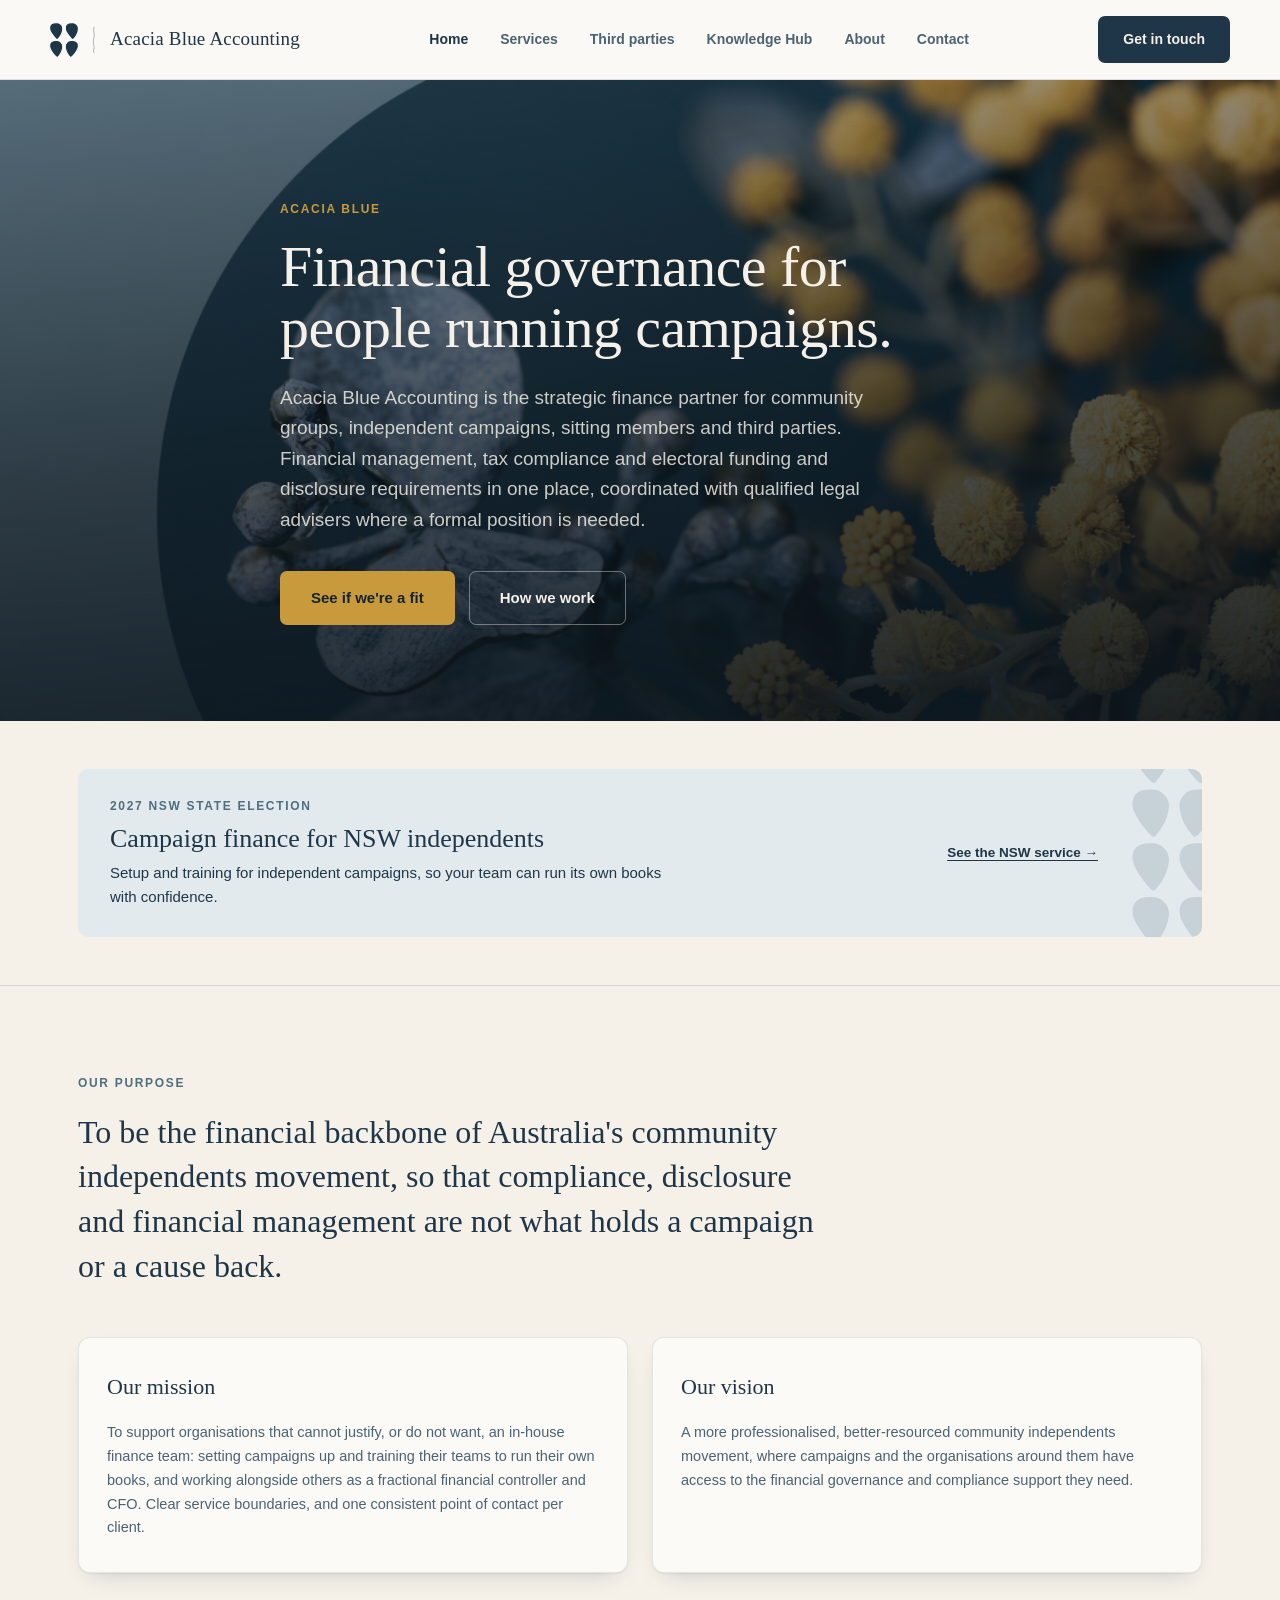
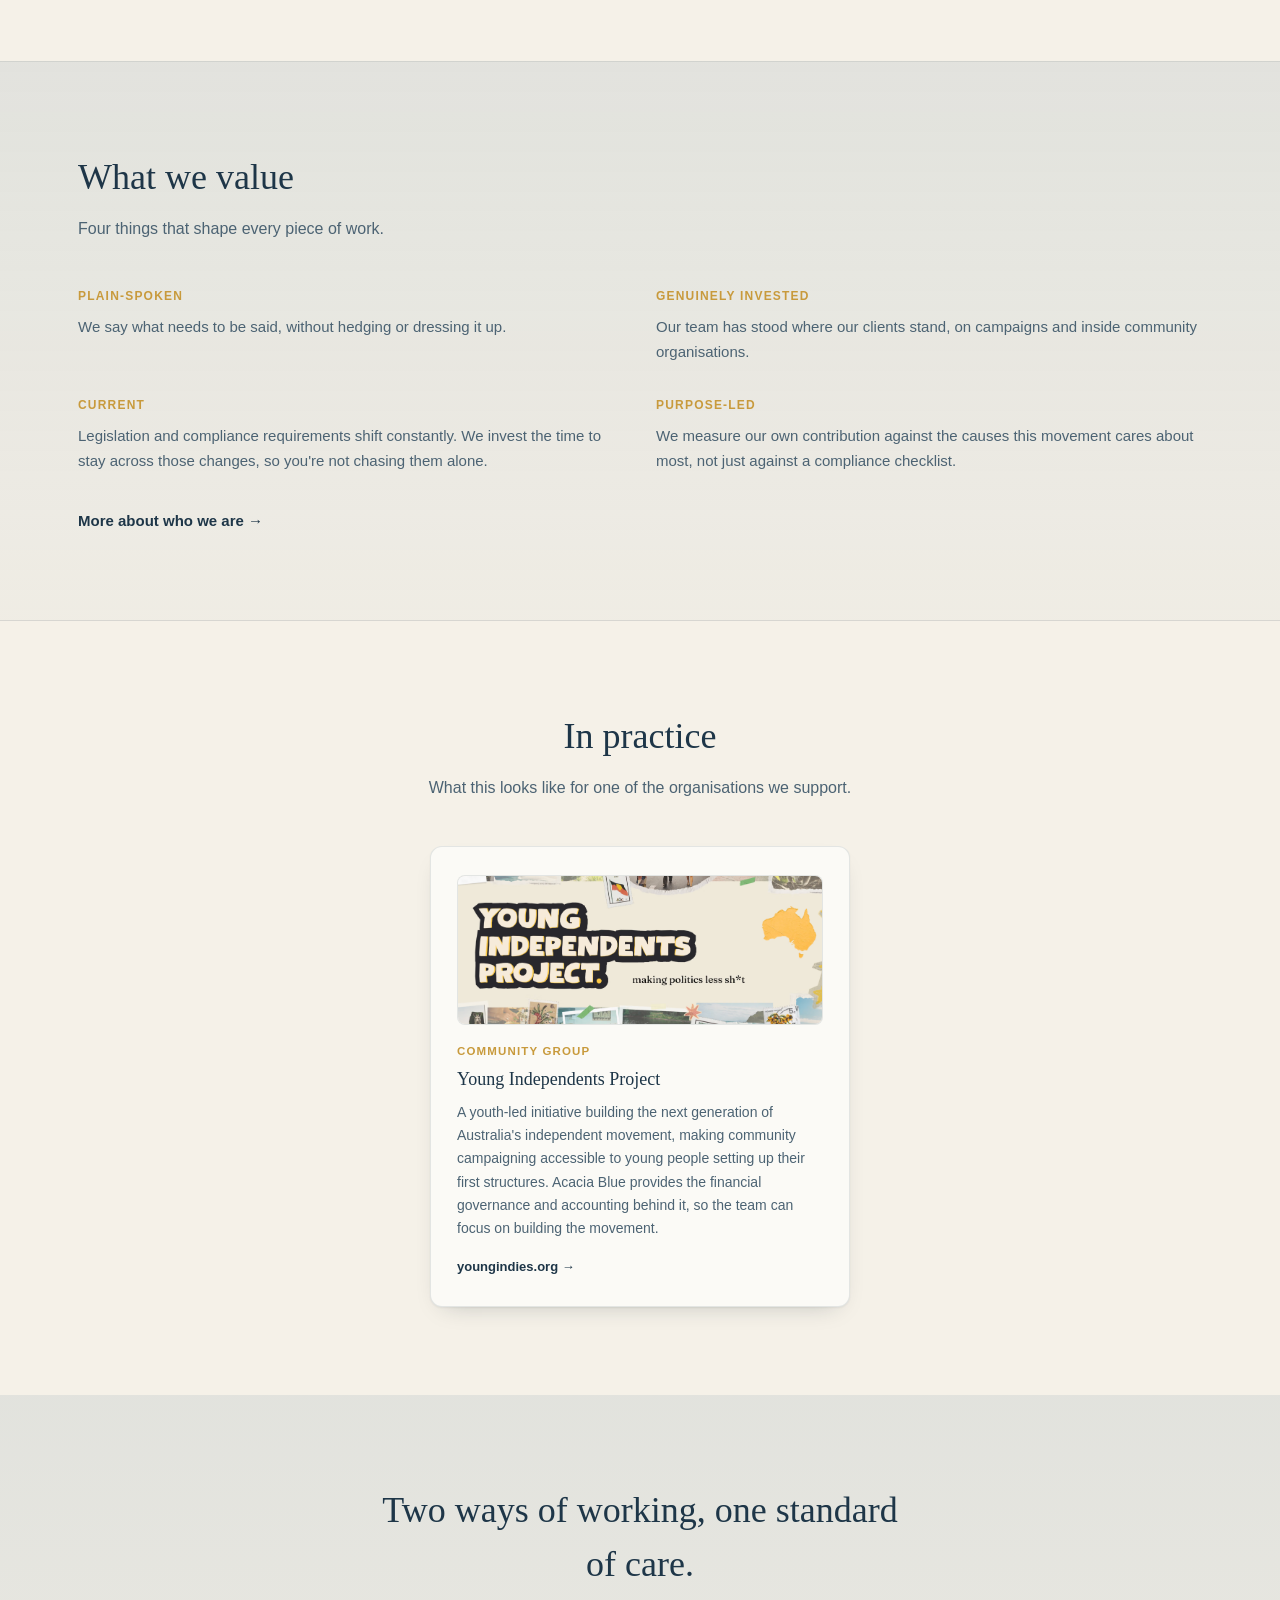
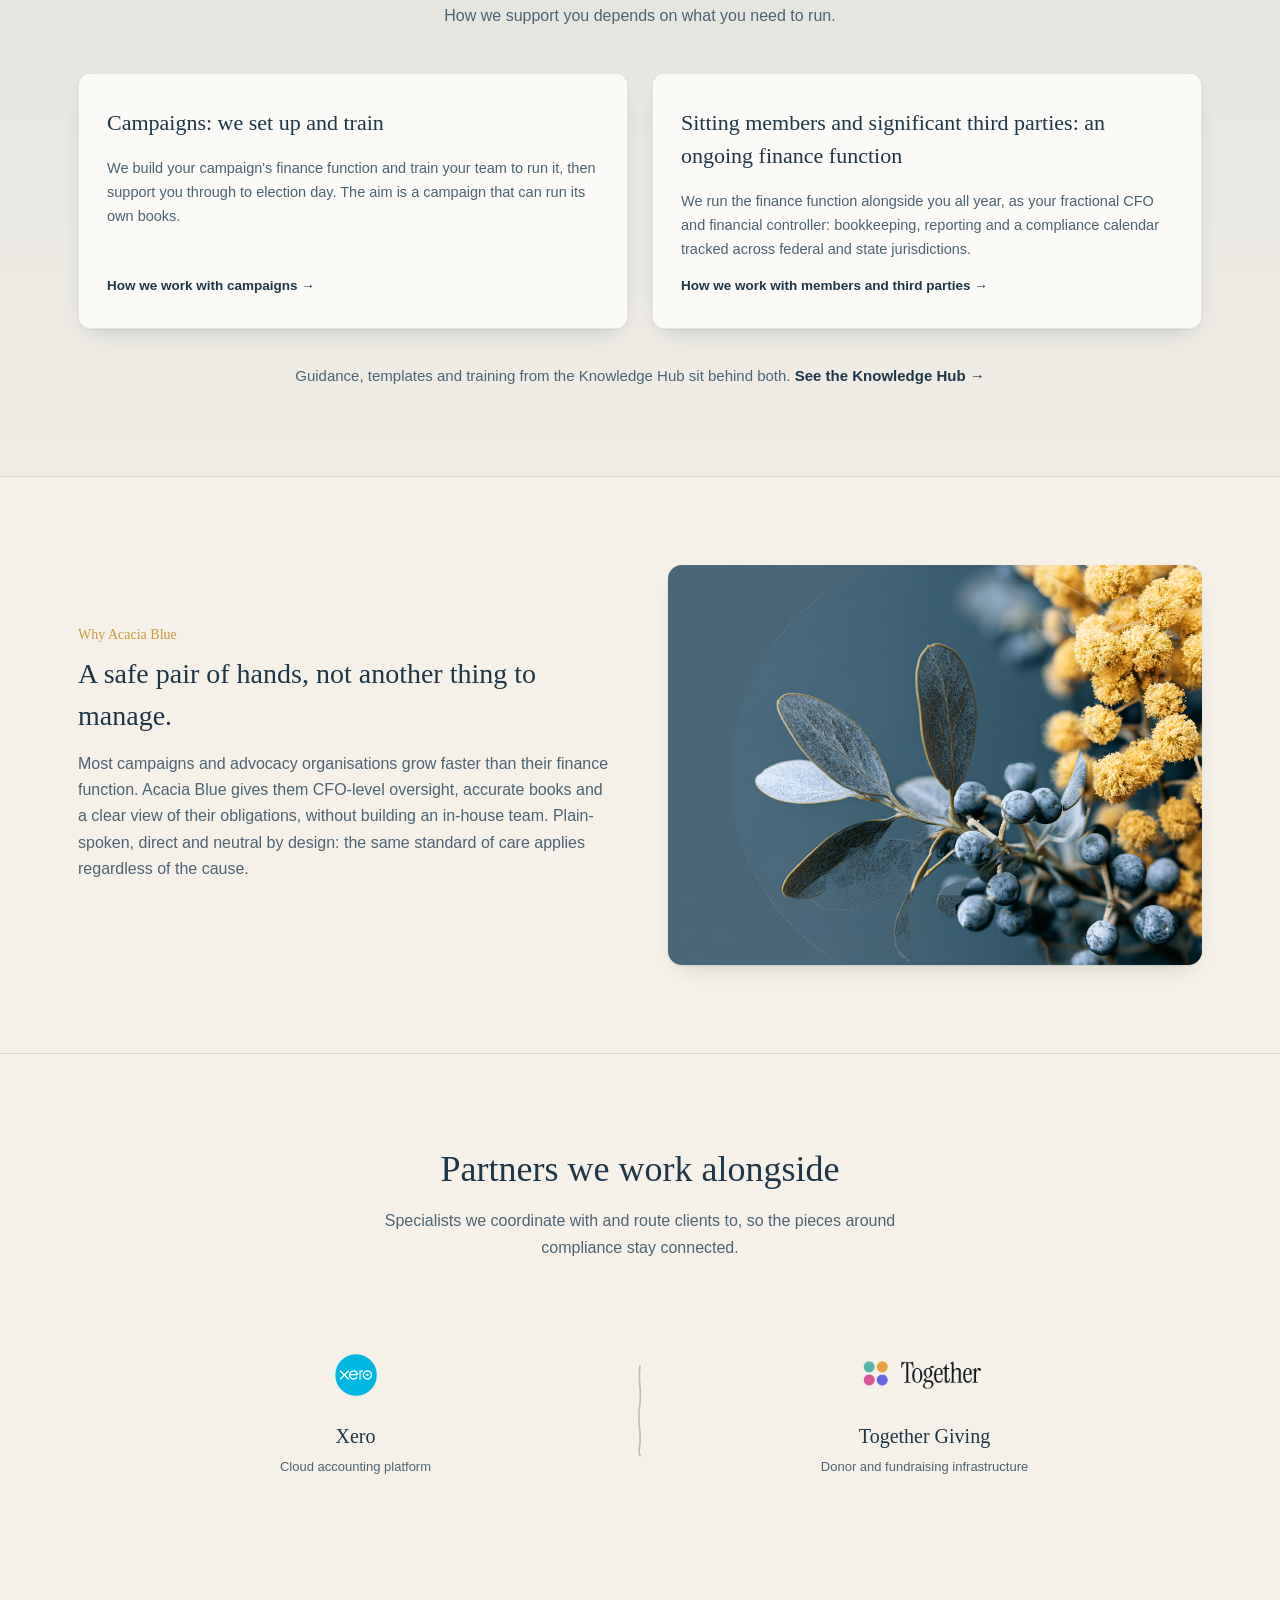
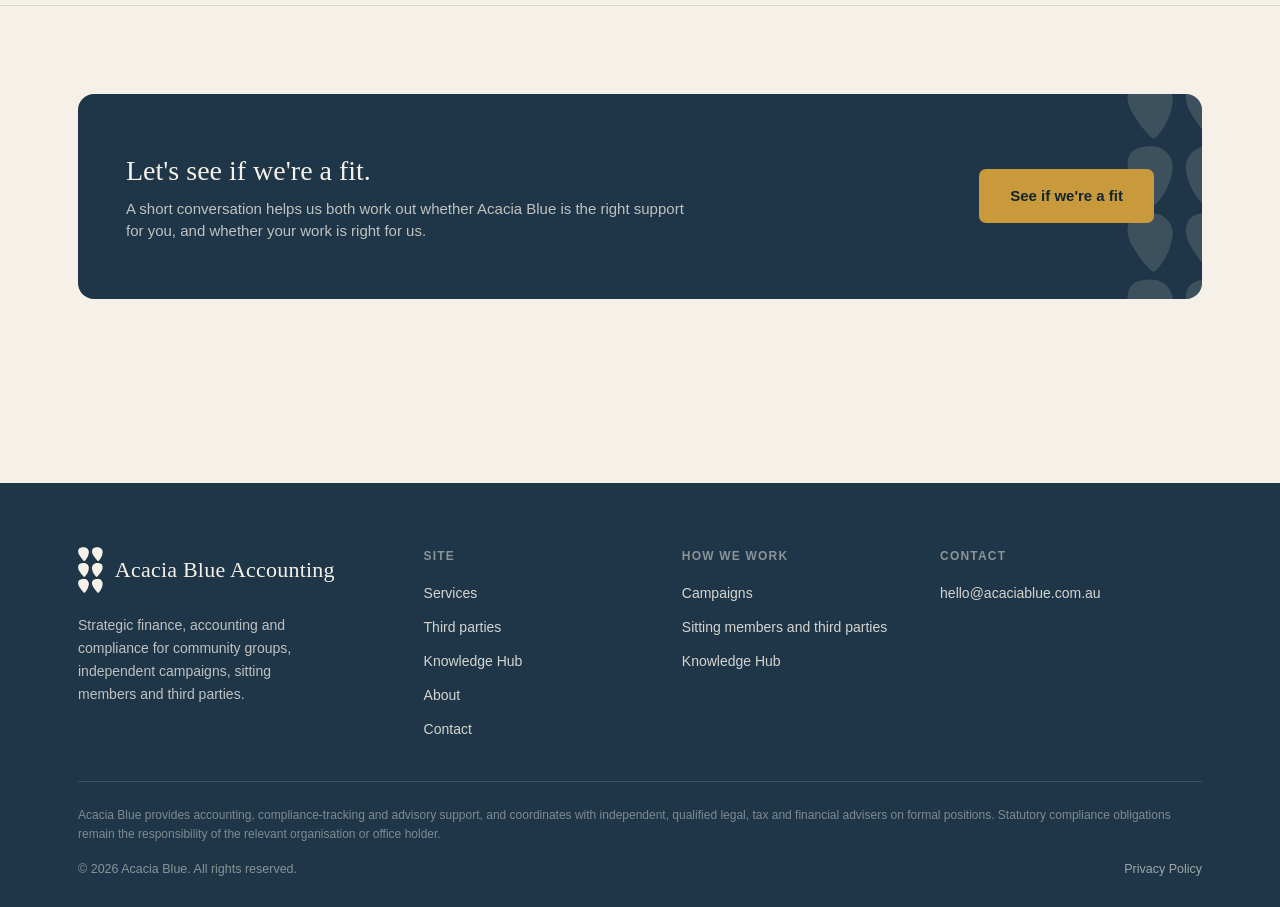
==== commit a64a45c0: "Drop the political-party comparisons from the homepage headline and About intro Headline is now "Fin" ====
--- a/index.html
+++ b/index.html
@@ -73,7 +73,7 @@
   <div class="hero-bg" style="background: linear-gradient(175deg, rgba(15,26,34,0.35) 0%, rgba(13,22,29,0.72) 55%, rgba(13,22,29,0.94) 100%), url('assets/img/hero-branch-blossom.png') center 40%/cover no-repeat;"></div>
   <div class="container hero-content">
     <p class="eyebrow">Acacia Blue</p>
-    <h1 class="serif">Party-grade financial governance, without the party.</h1>
+    <h1 class="serif">Financial governance for people running campaigns.</h1>
     <p class="dek">Acacia Blue Accounting is the strategic finance partner for community groups, independent campaigns, sitting members and third parties. Financial management, tax compliance and electoral funding and disclosure requirements in one place, coordinated with qualified legal advisers where a formal position is needed.</p>
     <div class="hero-actions">
       <a class="btn btn-on-dark btn-lg" href="contact.html">See if we're a fit</a>
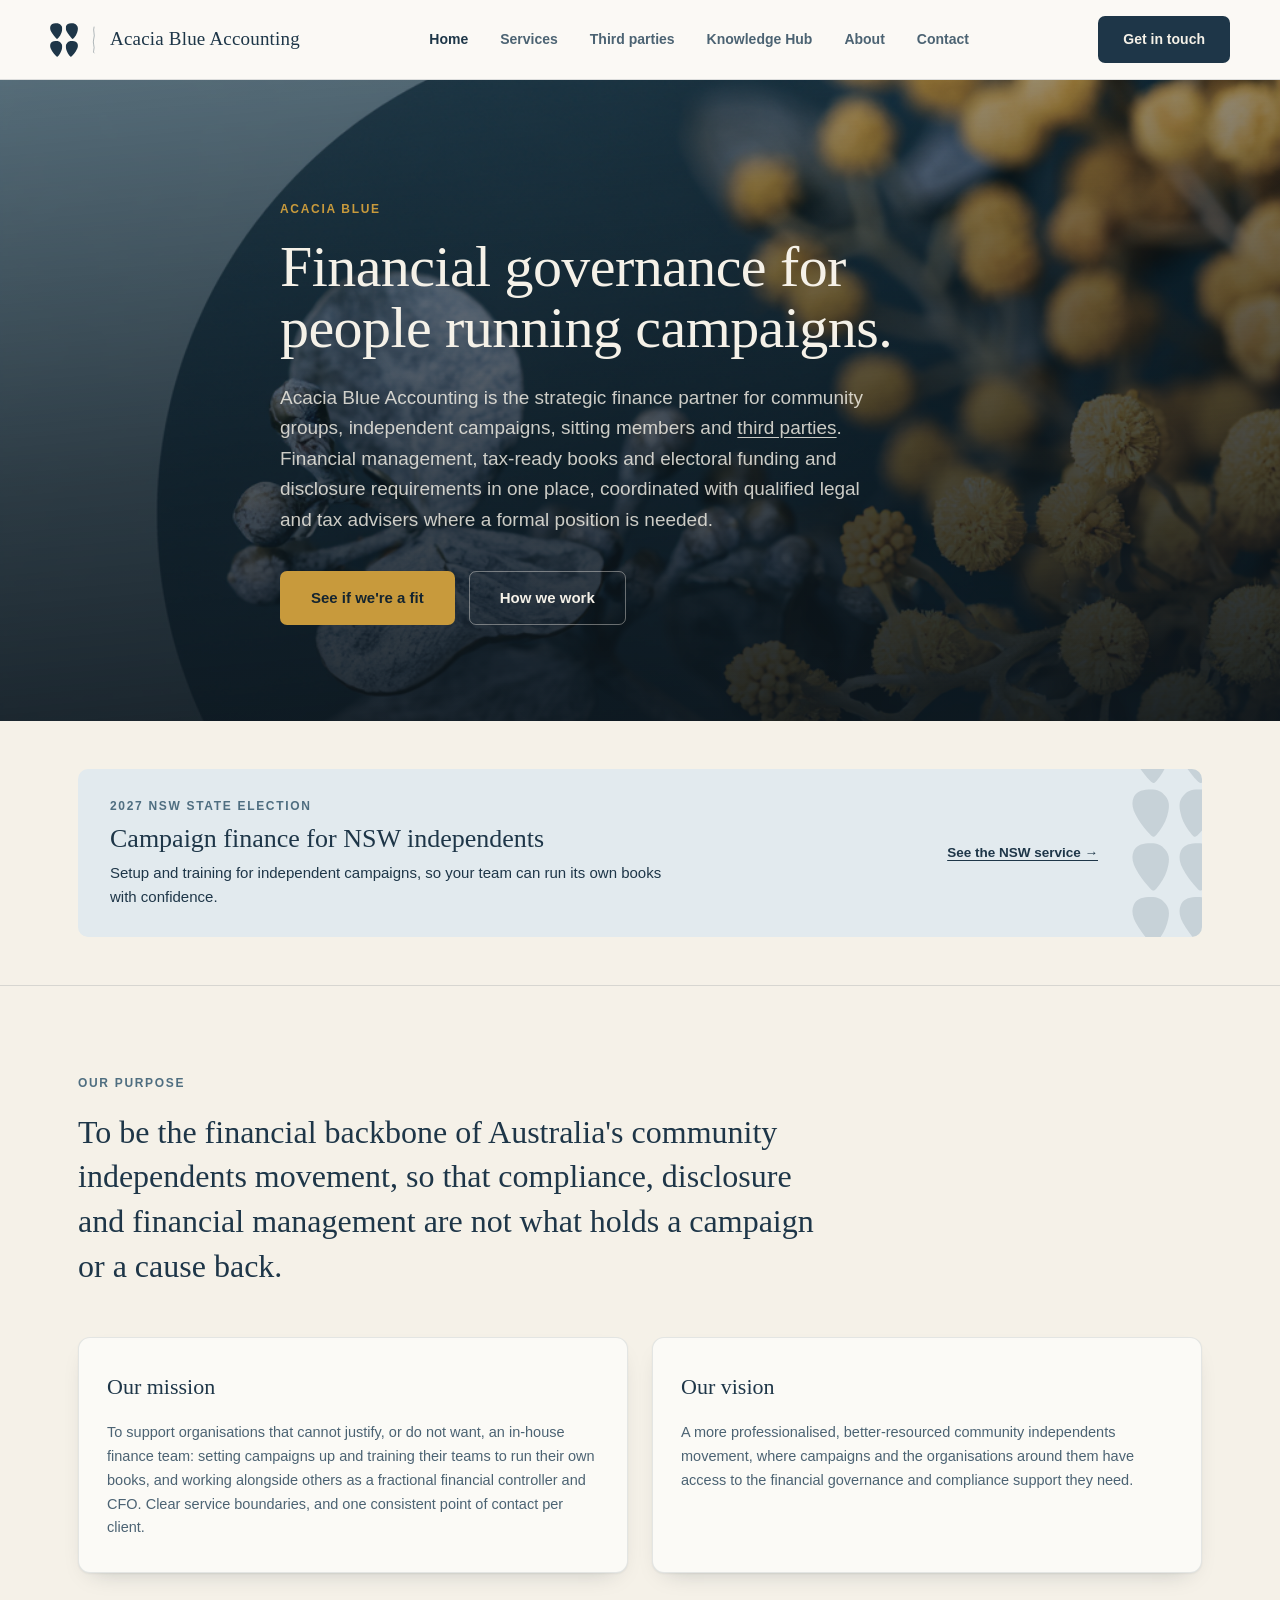
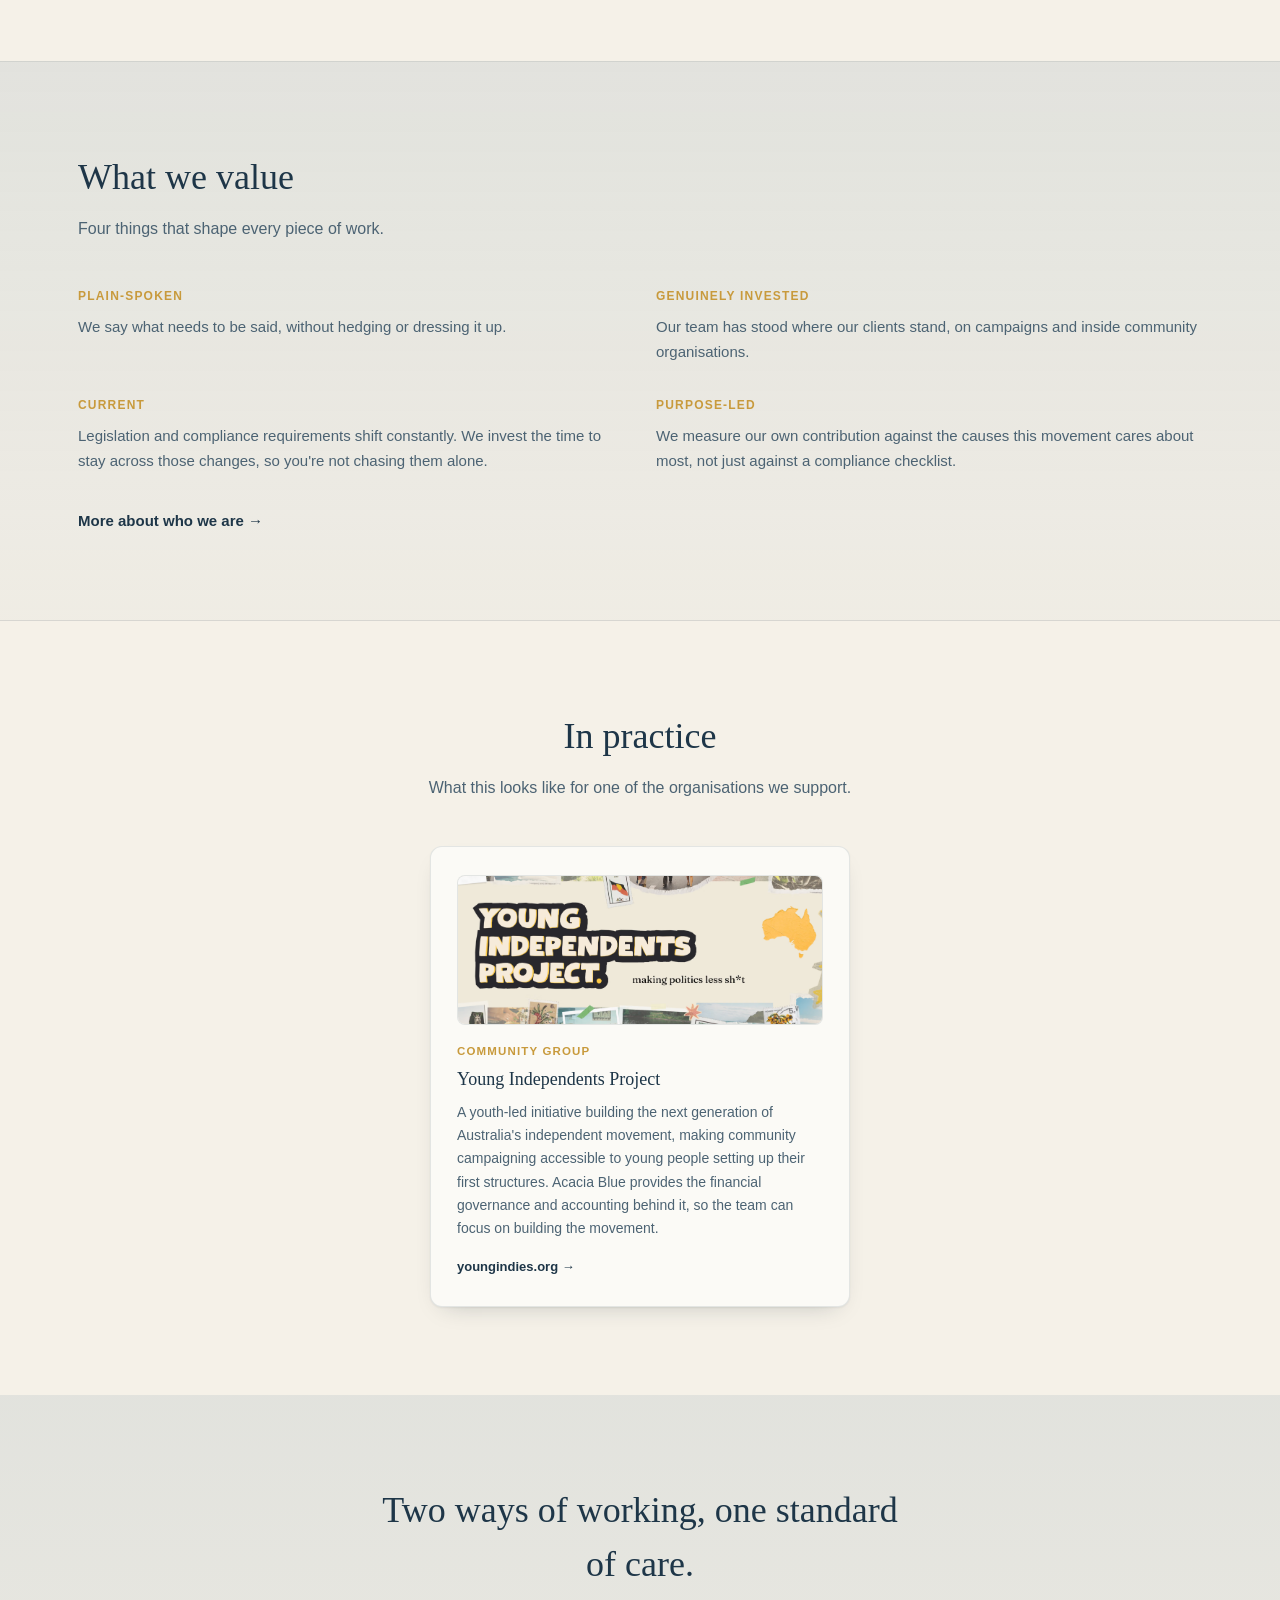
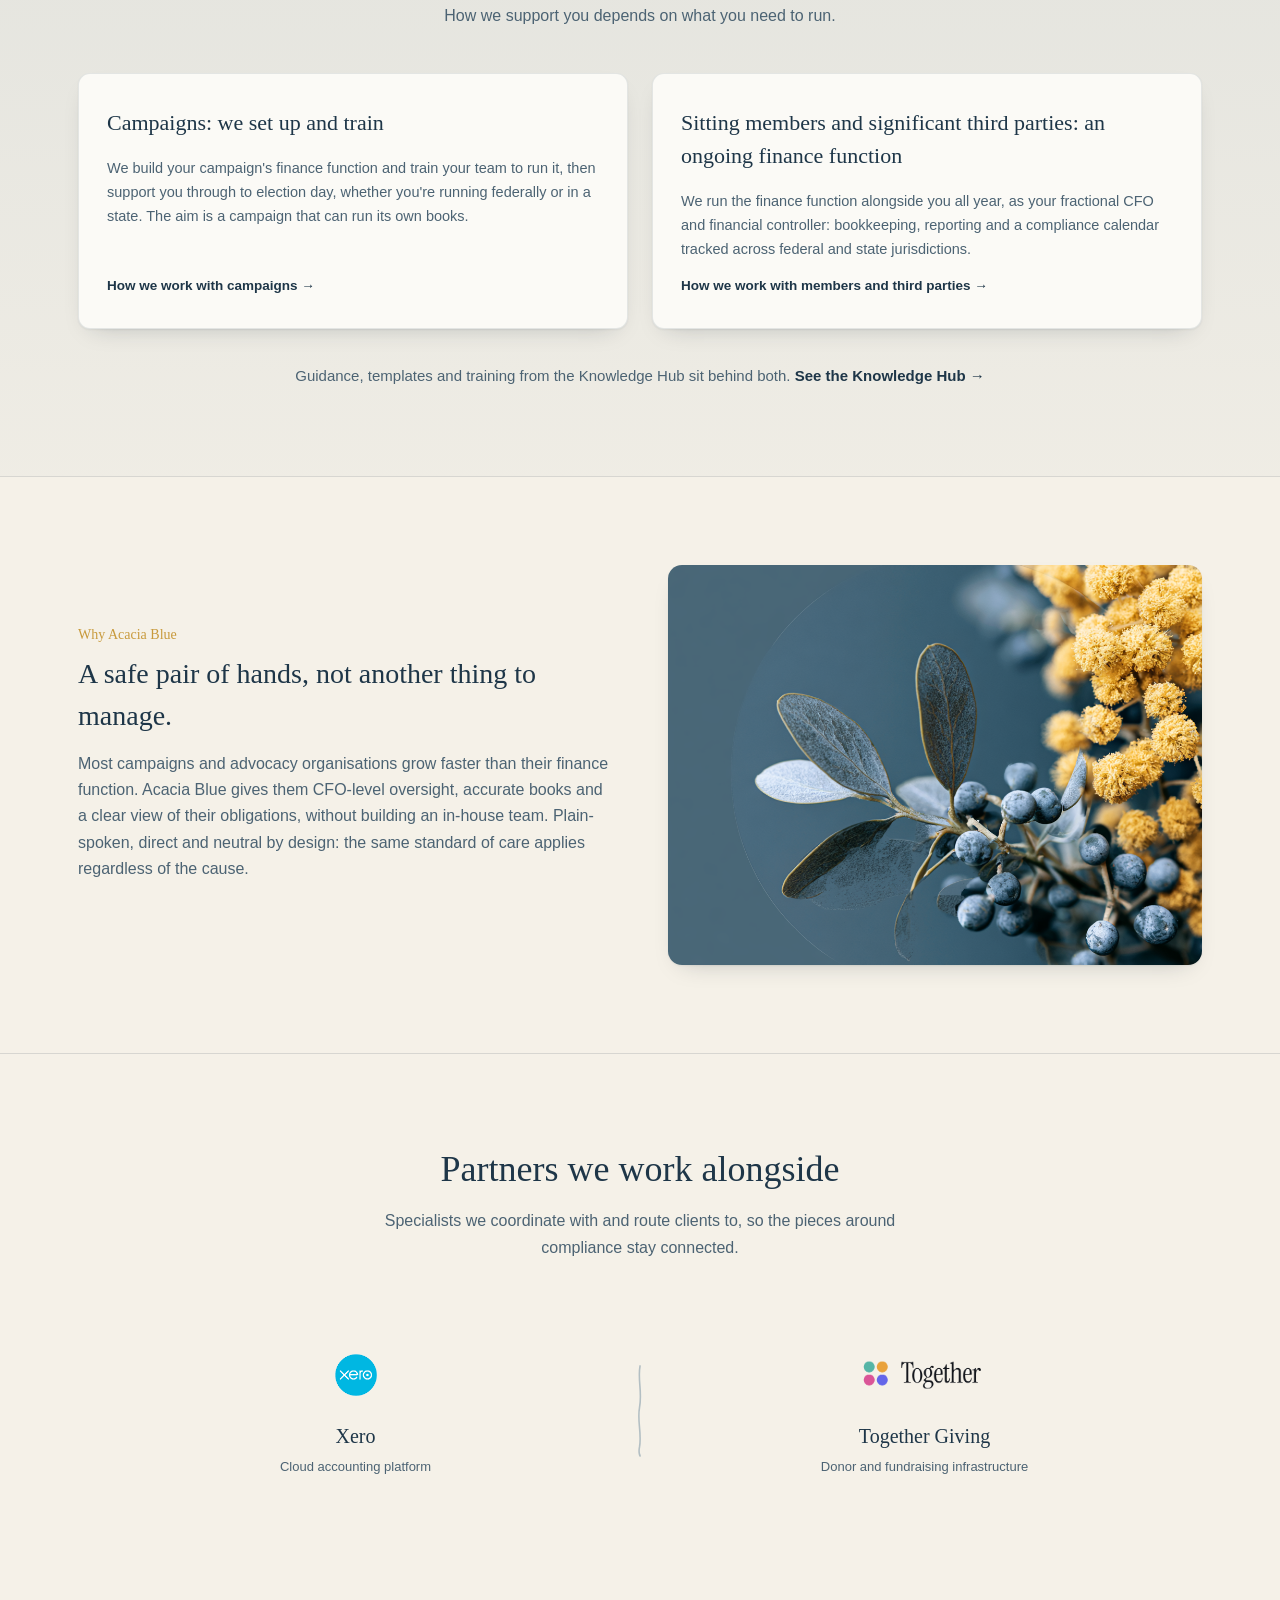
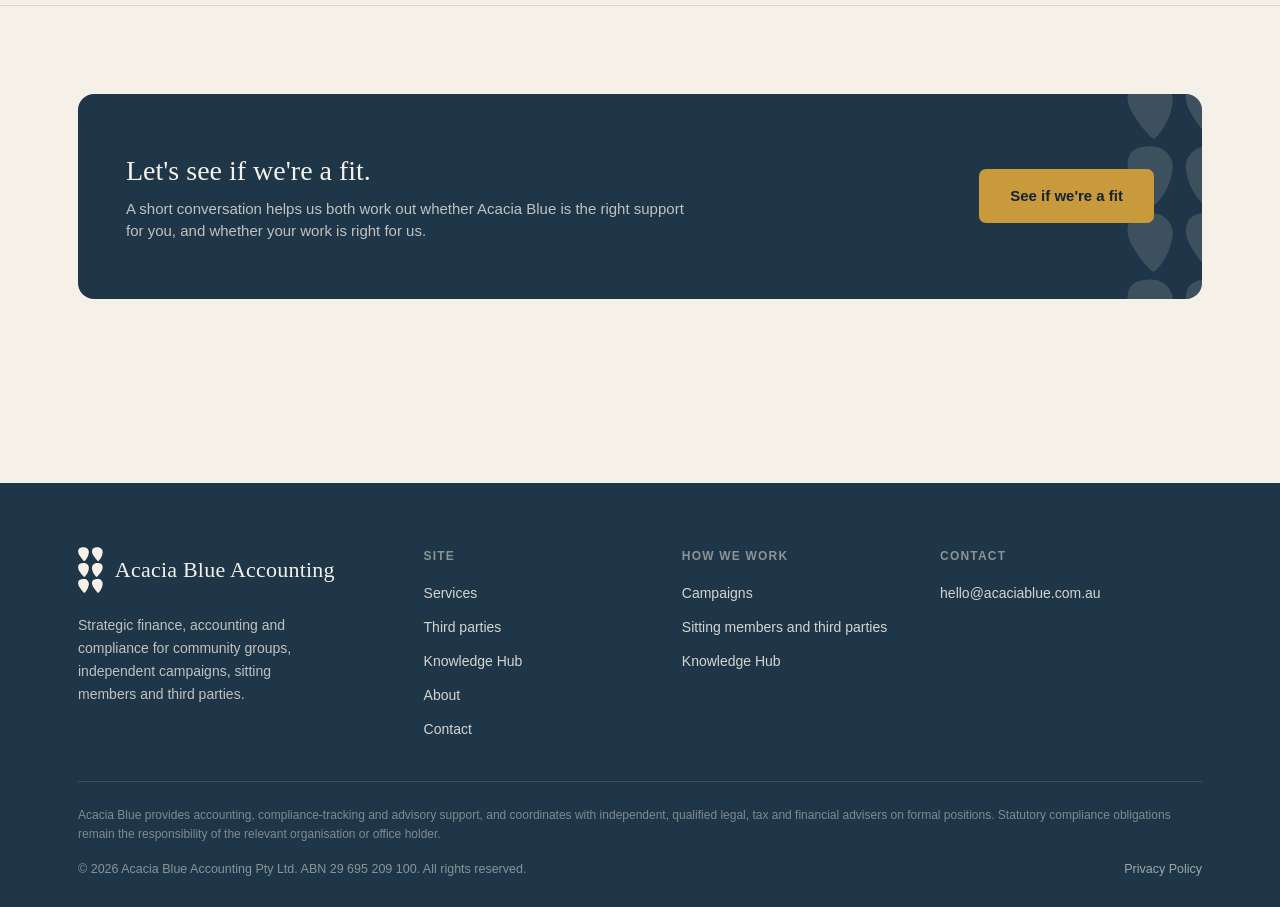
==== commit 4a16fbaf: "Apply review changes: tax wording, HubSpot-only form values, no cap figures; restore Chloe - Hero an" ====
--- a/index.html
+++ b/index.html
@@ -74,7 +74,7 @@
   <div class="container hero-content">
     <p class="eyebrow">Acacia Blue</p>
     <h1 class="serif">Financial governance for people running campaigns.</h1>
-    <p class="dek">Acacia Blue Accounting is the strategic finance partner for community groups, independent campaigns, sitting members and third parties. Financial management, tax compliance and electoral funding and disclosure requirements in one place, coordinated with qualified legal advisers where a formal position is needed.</p>
+    <p class="dek">Acacia Blue Accounting is the strategic finance partner for community groups, independent campaigns, sitting members and <a href="third-parties.html" style="color:inherit; text-decoration:underline; text-underline-offset:3px;">third parties</a>. Financial management, tax-ready books and electoral funding and disclosure requirements in one place, coordinated with qualified legal and tax advisers where a formal position is needed.</p>
     <div class="hero-actions">
       <a class="btn btn-on-dark btn-lg" href="contact.html">See if we're a fit</a>
       <a class="btn btn-ghost-on-dark btn-lg" href="services.html">How we work</a>
@@ -194,7 +194,7 @@
     <div class="fit-grid">
       <div class="pillar-card">
         <h3 class="serif">Campaigns: we set up and train</h3>
-        <p>We build your campaign's finance function and train your team to run it, then support you through to election day. The aim is a campaign that can run its own books.</p>
+        <p>We build your campaign's finance function and train your team to run it, then support you through to election day, whether you're running federally or in a state. The aim is a campaign that can run its own books.</p>
         <a class="pc-link" href="services.html#campaigns">How we work with campaigns &rarr;</a>
       </div>
       <div class="pillar-card">
@@ -313,7 +313,7 @@
     <div class="footer-bottom">
       <p class="footer-legal">Acacia Blue provides accounting, compliance-tracking and advisory support, and coordinates with independent, qualified legal, tax and financial advisers on formal positions. Statutory compliance obligations remain the responsibility of the relevant organisation or office holder.</p>
       <div class="footer-bottom-row">
-        <span>&copy; 2026 Acacia Blue. All rights reserved.</span>
+        <span>&copy; 2026 Acacia Blue Accounting Pty Ltd. ABN 29 695 209 100. All rights reserved.</span>
         <a href="privacy-policy.html">Privacy Policy</a>
       </div>
     </div>
--- a/assets/css/style.css
+++ b/assets/css/style.css
@@ -435,20 +435,14 @@
 .train-card h3 { font-family: var(--display); font-weight: 400; font-size: 26px; margin: 0 0 8px; color: var(--navy); }
 .train-card .tc-lede { font-size: 15px; line-height: 1.6; color: var(--ink-soft); margin: 0 0 22px; }
 .leaf-list.two-col { display: grid; grid-template-columns: 1fr 1fr; gap: 14px 32px; }
-.train-card.dark { background: var(--navy); border-color: transparent; padding: 0; overflow: hidden; display: grid; grid-template-columns: 1.5fr 1fr; }
+.train-card.dark { background: var(--navy); border-color: transparent; padding: 0; overflow: hidden; }
 .train-card.dark .td-main { padding: 32px 30px; }
-.train-card.dark .td-side { background: var(--navy-deep); padding: 32px 28px; }
 .train-card.dark h3 { color: var(--paper); }
 .train-card.dark .tc-lede { color: rgba(245,241,232,0.75); }
 .train-card.dark .leaf-list li { color: rgba(245,241,232,0.88); }
-.fund-table { width: 100%; border-collapse: collapse; }
-.fund-table caption { text-align: left; font-size: 12px; letter-spacing: 0.1em; text-transform: uppercase; color: rgba(245,241,232,0.55); padding-bottom: 12px; }
-.fund-table th, .fund-table td { padding: 10px 0; border-bottom: 1px solid rgba(245,241,232,0.16); font-size: 14.5px; font-weight: 400; text-align: left; color: var(--paper); }
-.fund-table td { text-align: right; }
 .fund-note { font-size: 12.5px; line-height: 1.6; color: rgba(245,241,232,0.62); margin: 14px 0 0; }
 @media (max-width: 900px) {
   .train-grid { grid-template-columns: 1fr; }
-  .train-card.dark { grid-template-columns: 1fr; }
   .leaf-list.two-col { grid-template-columns: 1fr; }
 }
 
@@ -456,3 +450,12 @@
 .sec-head .eyebrow { font-size: 12px; line-height: 1.4; letter-spacing: 0.14em; color: var(--info); margin: 0 0 14px; }
 .cta-band .cb-content > div { flex: 1 1 340px; max-width: 64ch; }
 .section > .container > .eyebrow { color: var(--info); }
+
+/* ---------- election panels, form privacy line ---------- */
+.election-row { display: grid; grid-template-columns: 1fr 1fr; gap: 24px; margin-top: 4px; }
+.election-row .accent-panel { flex-direction: column; align-items: flex-start; justify-content: flex-start; gap: 16px; }
+.election-row .accent-panel .ap-link { margin-right: 0; }
+@media (max-width: 760px) { .election-row { grid-template-columns: 1fr; } }
+.form-privacy { font-size: 12.5px; line-height: 1.6; color: var(--ink-faint); margin: 0 0 18px; }
+.form-privacy a { color: var(--navy); font-weight: 600; }
+.election-row .accent-panel .ap-mark { height: 150px; right: -22px; top: -20px; }
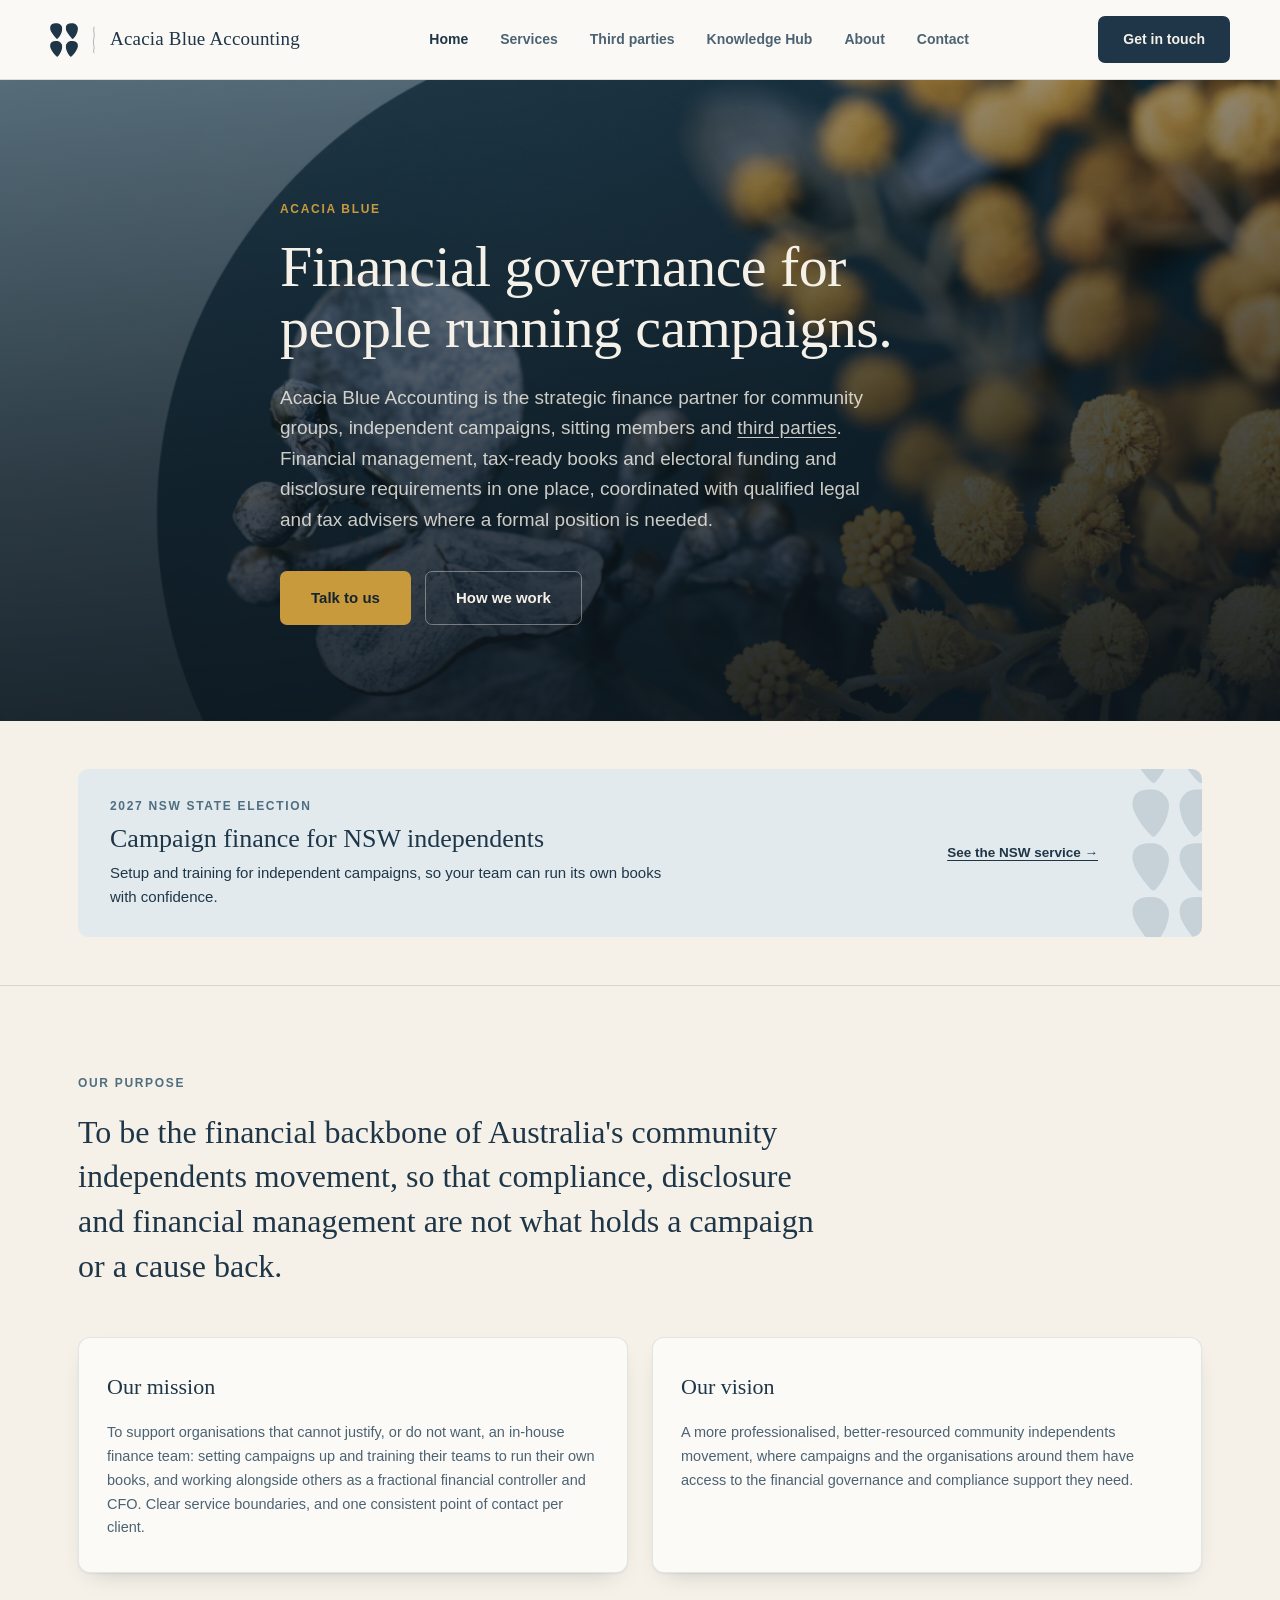
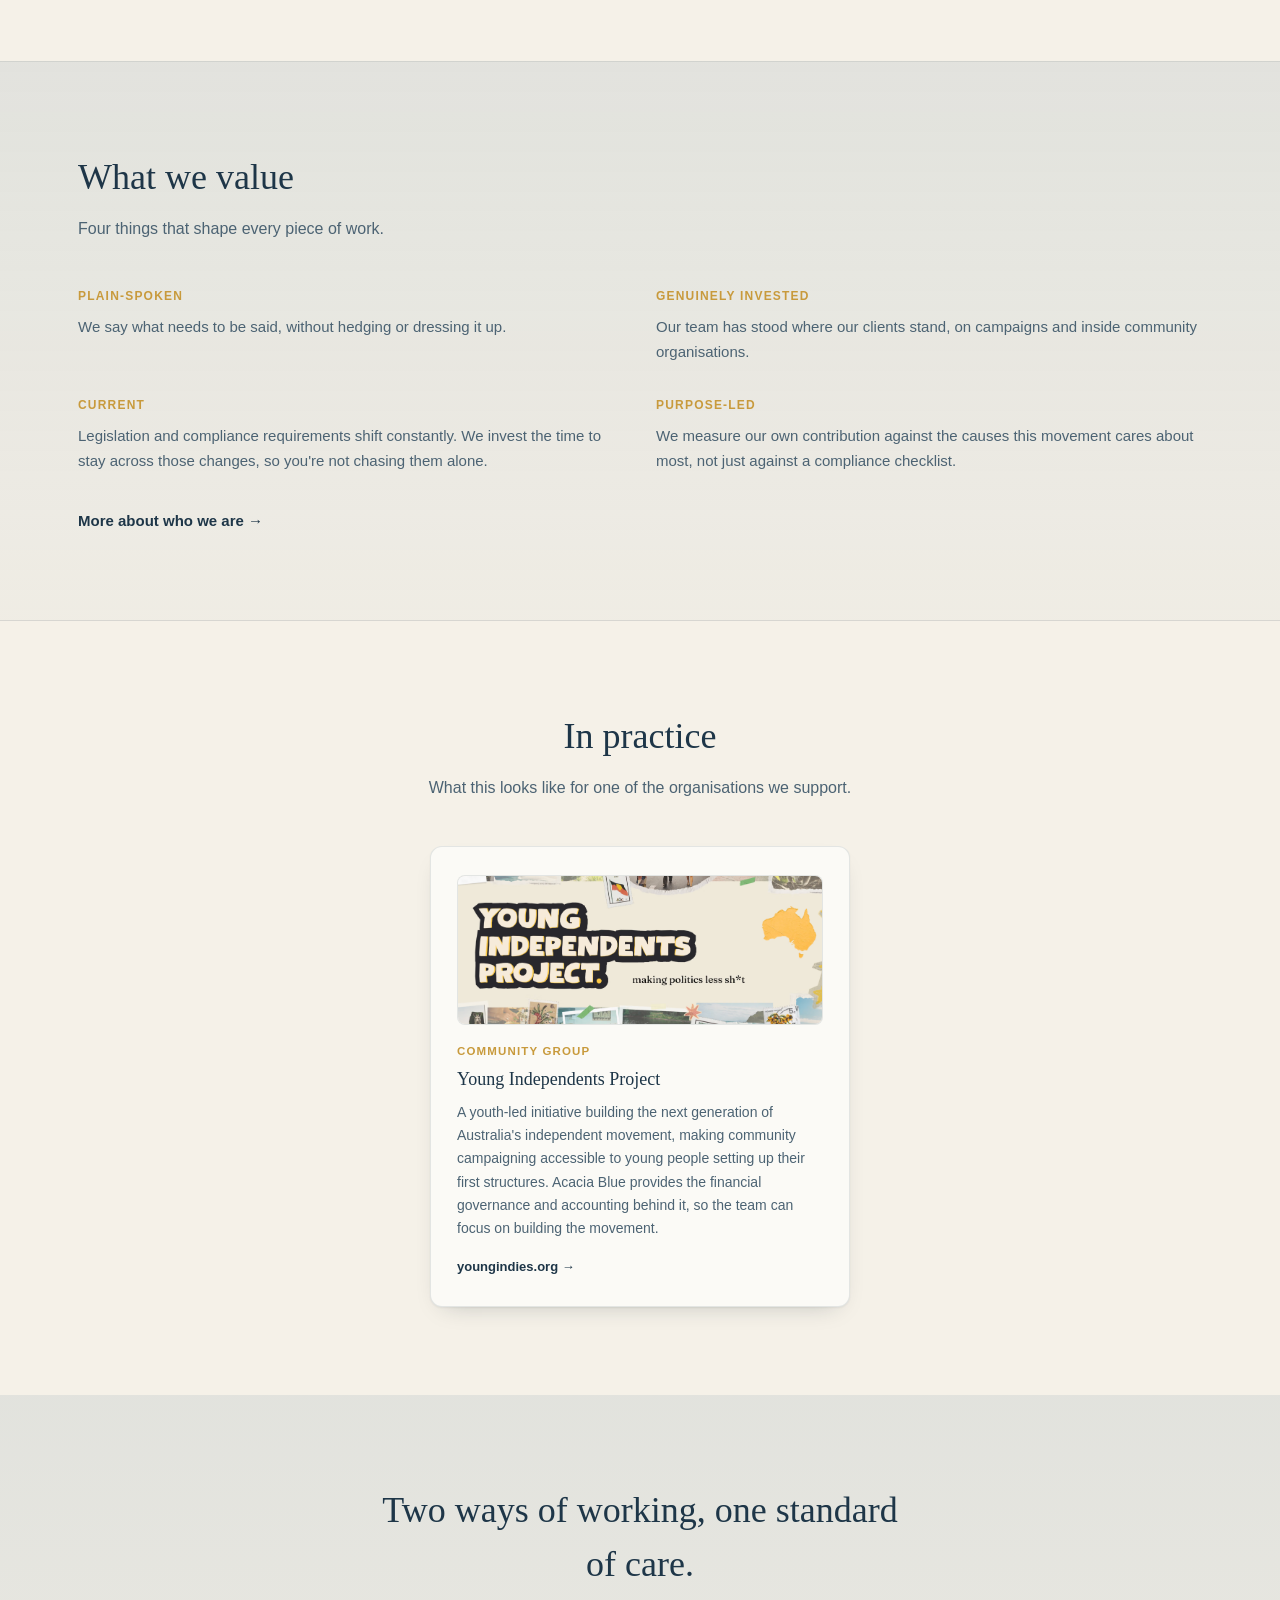
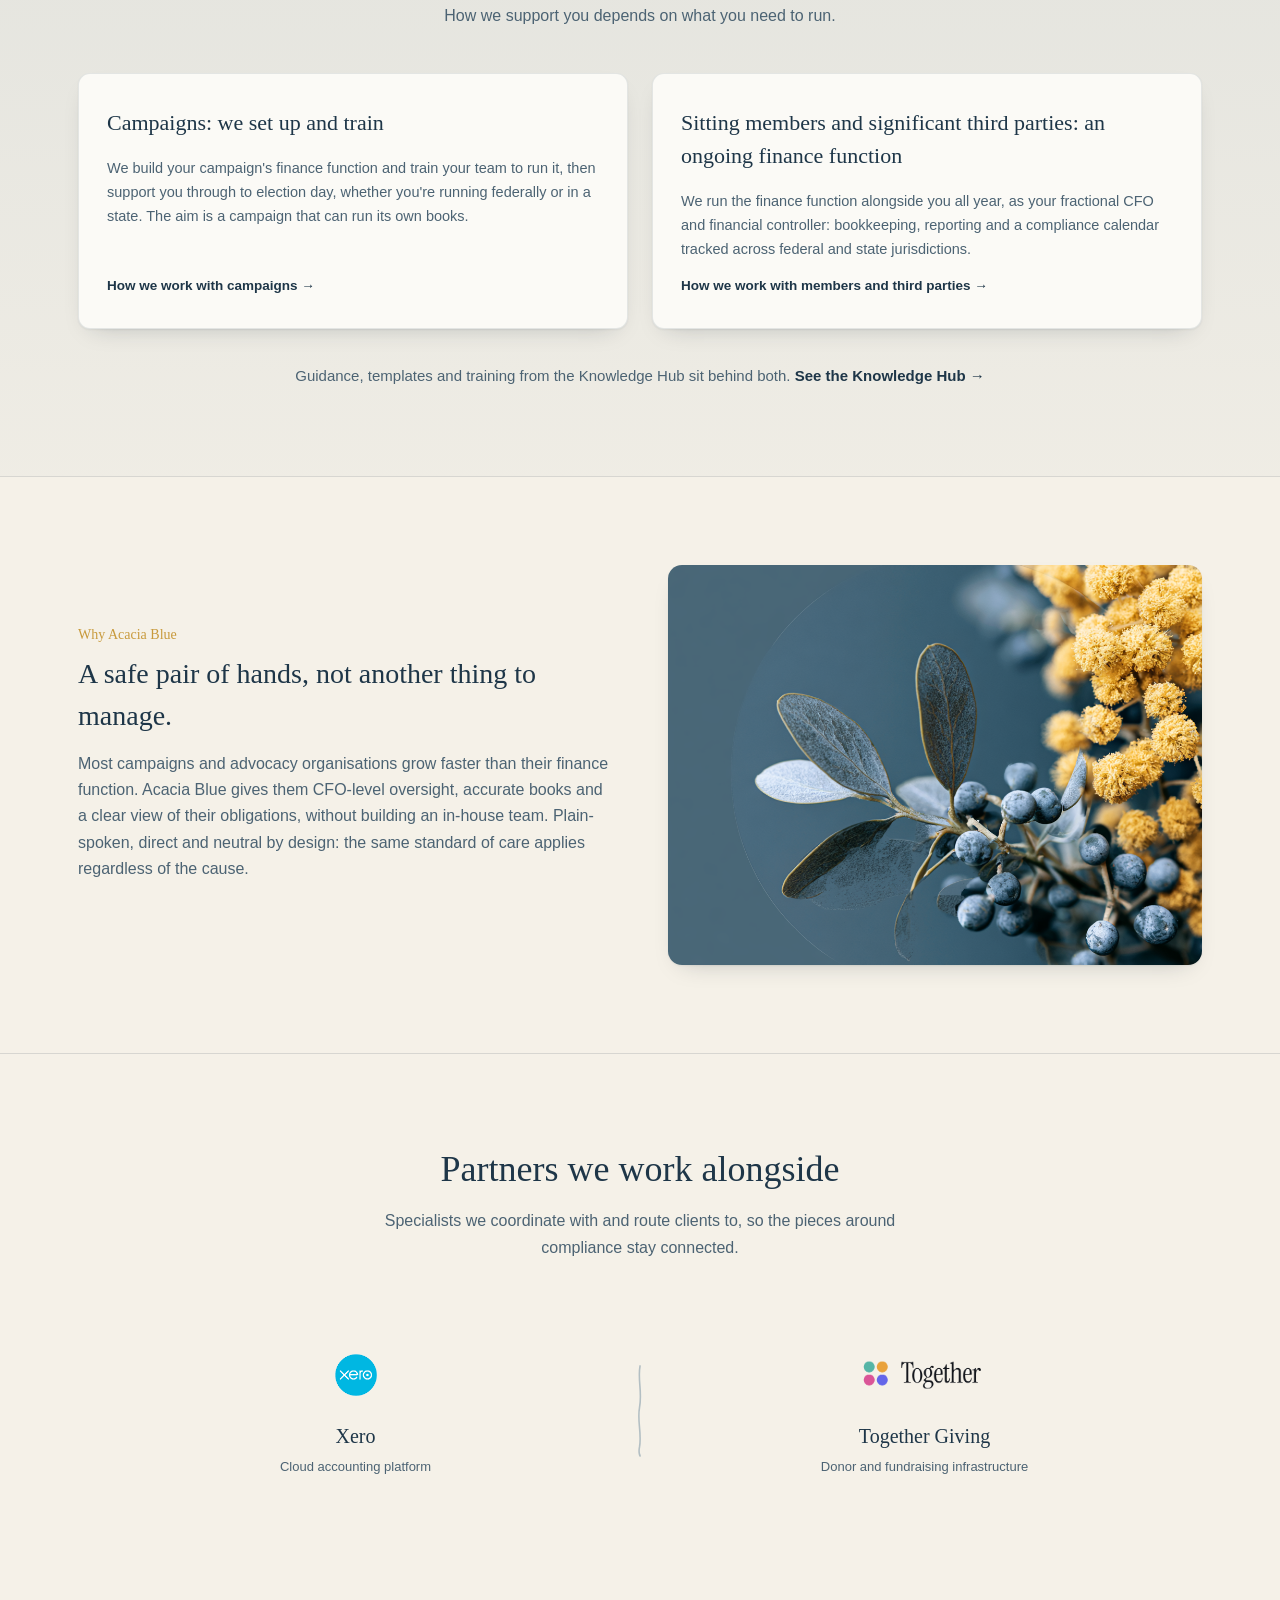
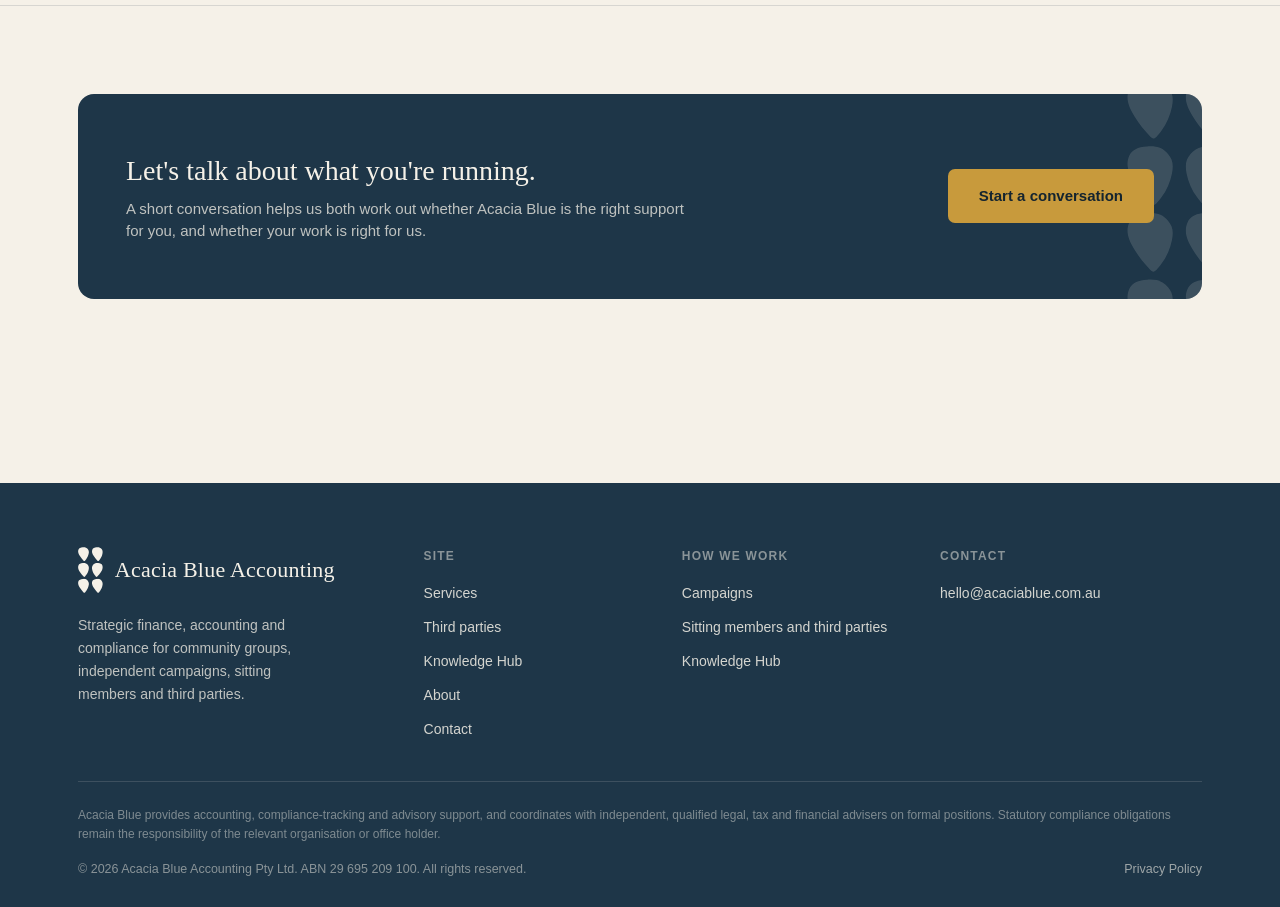
==== commit d1b204d0: "Vary the call-to-action wording so the fit message is not repeated verbatim Co-Authored-By: Claude S" ====
--- a/index.html
+++ b/index.html
@@ -76,7 +76,7 @@
     <h1 class="serif">Financial governance for people running campaigns.</h1>
     <p class="dek">Acacia Blue Accounting is the strategic finance partner for community groups, independent campaigns, sitting members and <a href="third-parties.html" style="color:inherit; text-decoration:underline; text-underline-offset:3px;">third parties</a>. Financial management, tax-ready books and electoral funding and disclosure requirements in one place, coordinated with qualified legal and tax advisers where a formal position is needed.</p>
     <div class="hero-actions">
-      <a class="btn btn-on-dark btn-lg" href="contact.html">See if we're a fit</a>
+      <a class="btn btn-on-dark btn-lg" href="contact.html">Talk to us</a>
       <a class="btn btn-ghost-on-dark btn-lg" href="services.html">How we work</a>
     </div>
   </div>
@@ -262,10 +262,10 @@
       </svg>
       <div class="cb-content">
         <div>
-          <h3 class="serif">Let's see if we're a fit.</h3>
+          <h3 class="serif">Let's talk about what you're running.</h3>
           <p>A short conversation helps us both work out whether Acacia Blue is the right support for you, and whether your work is right for us.</p>
         </div>
-        <a class="btn btn-on-dark btn-lg" href="contact.html">See if we're a fit</a>
+        <a class="btn btn-on-dark btn-lg" href="contact.html">Start a conversation</a>
       </div>
     </div>
   </div>
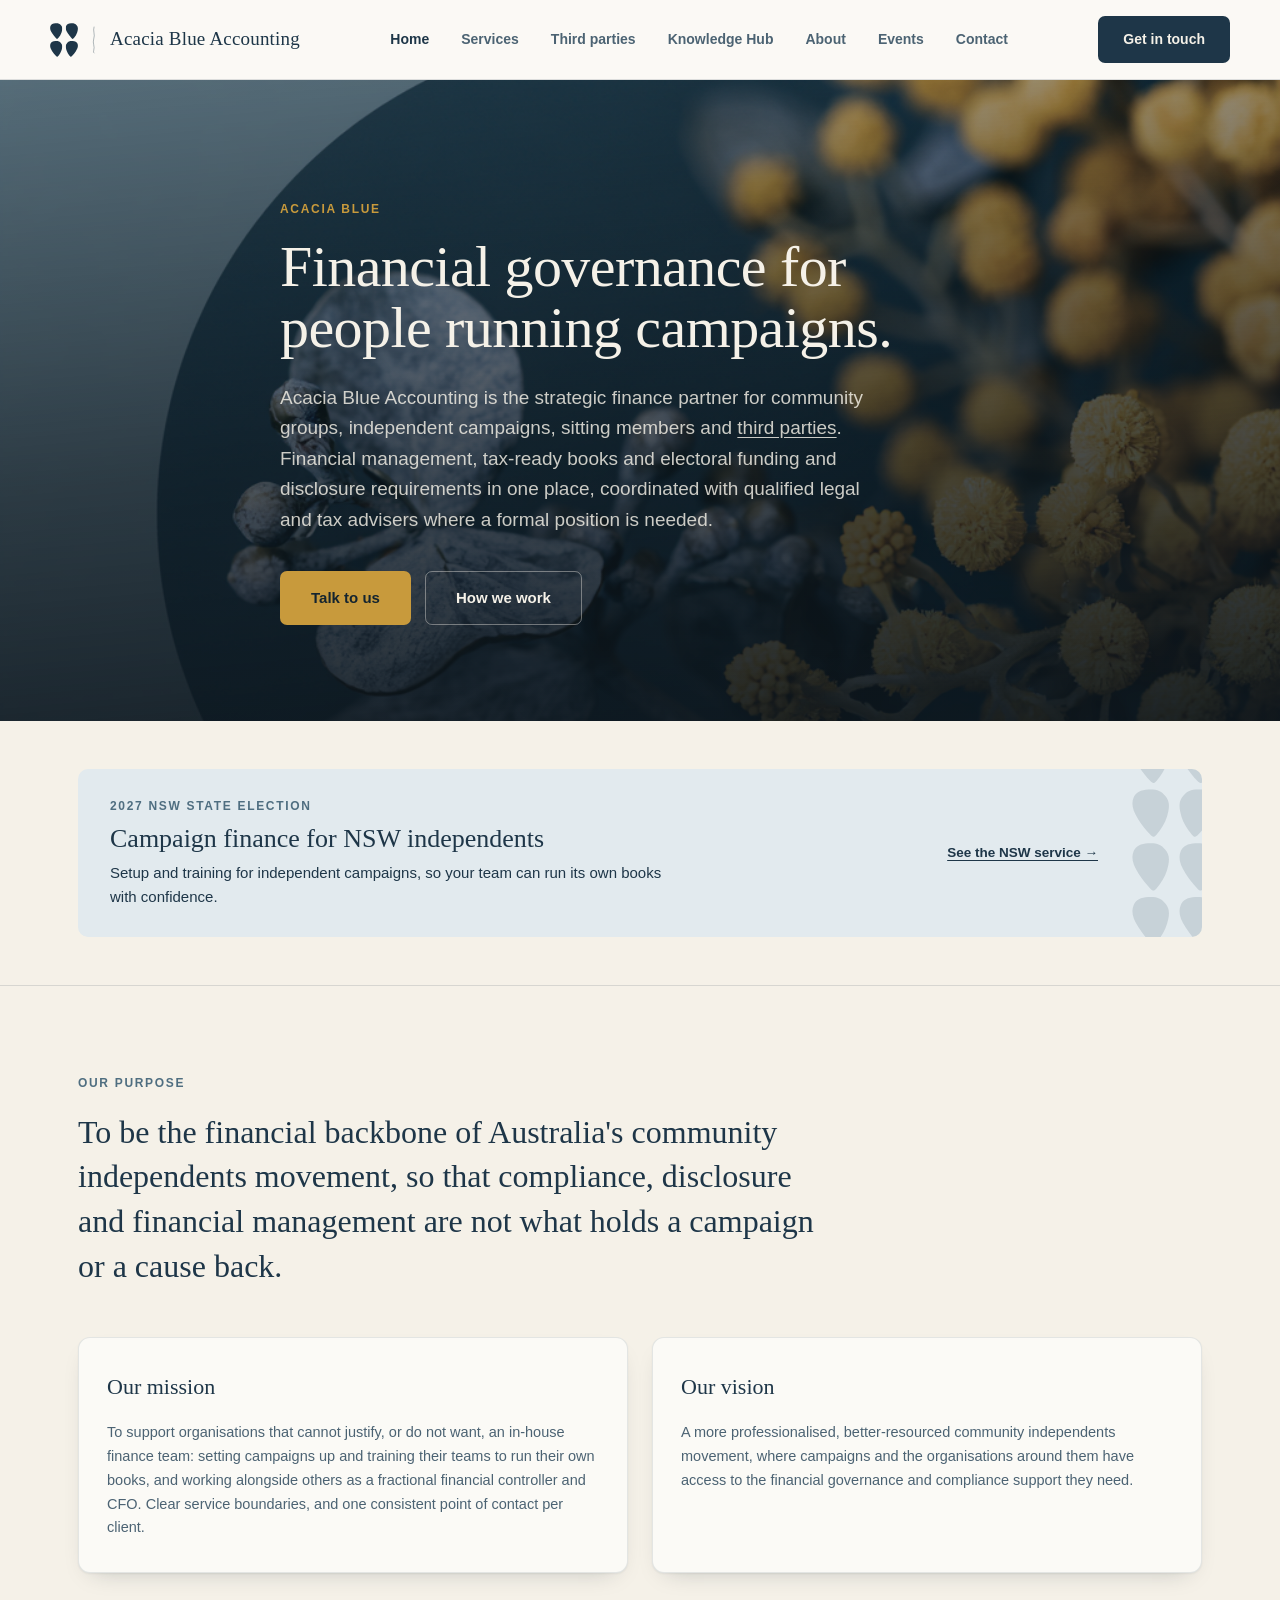
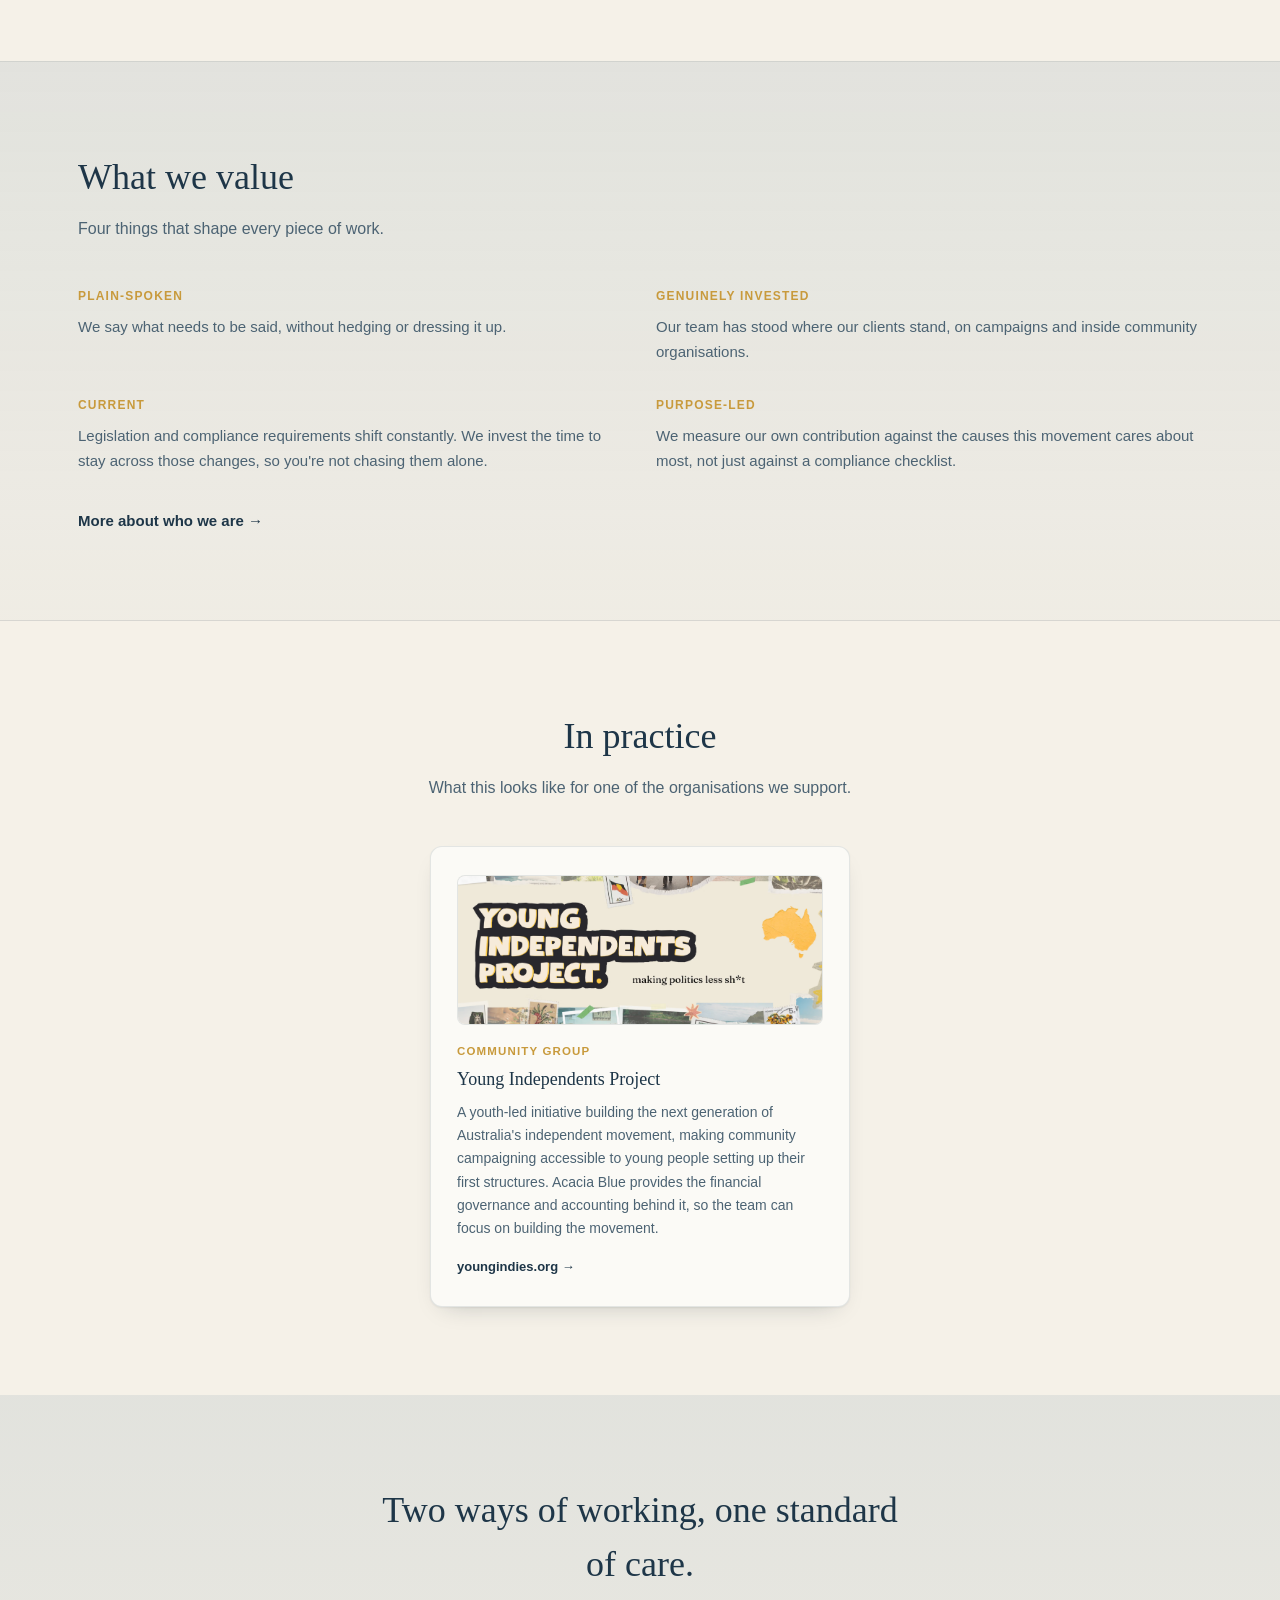
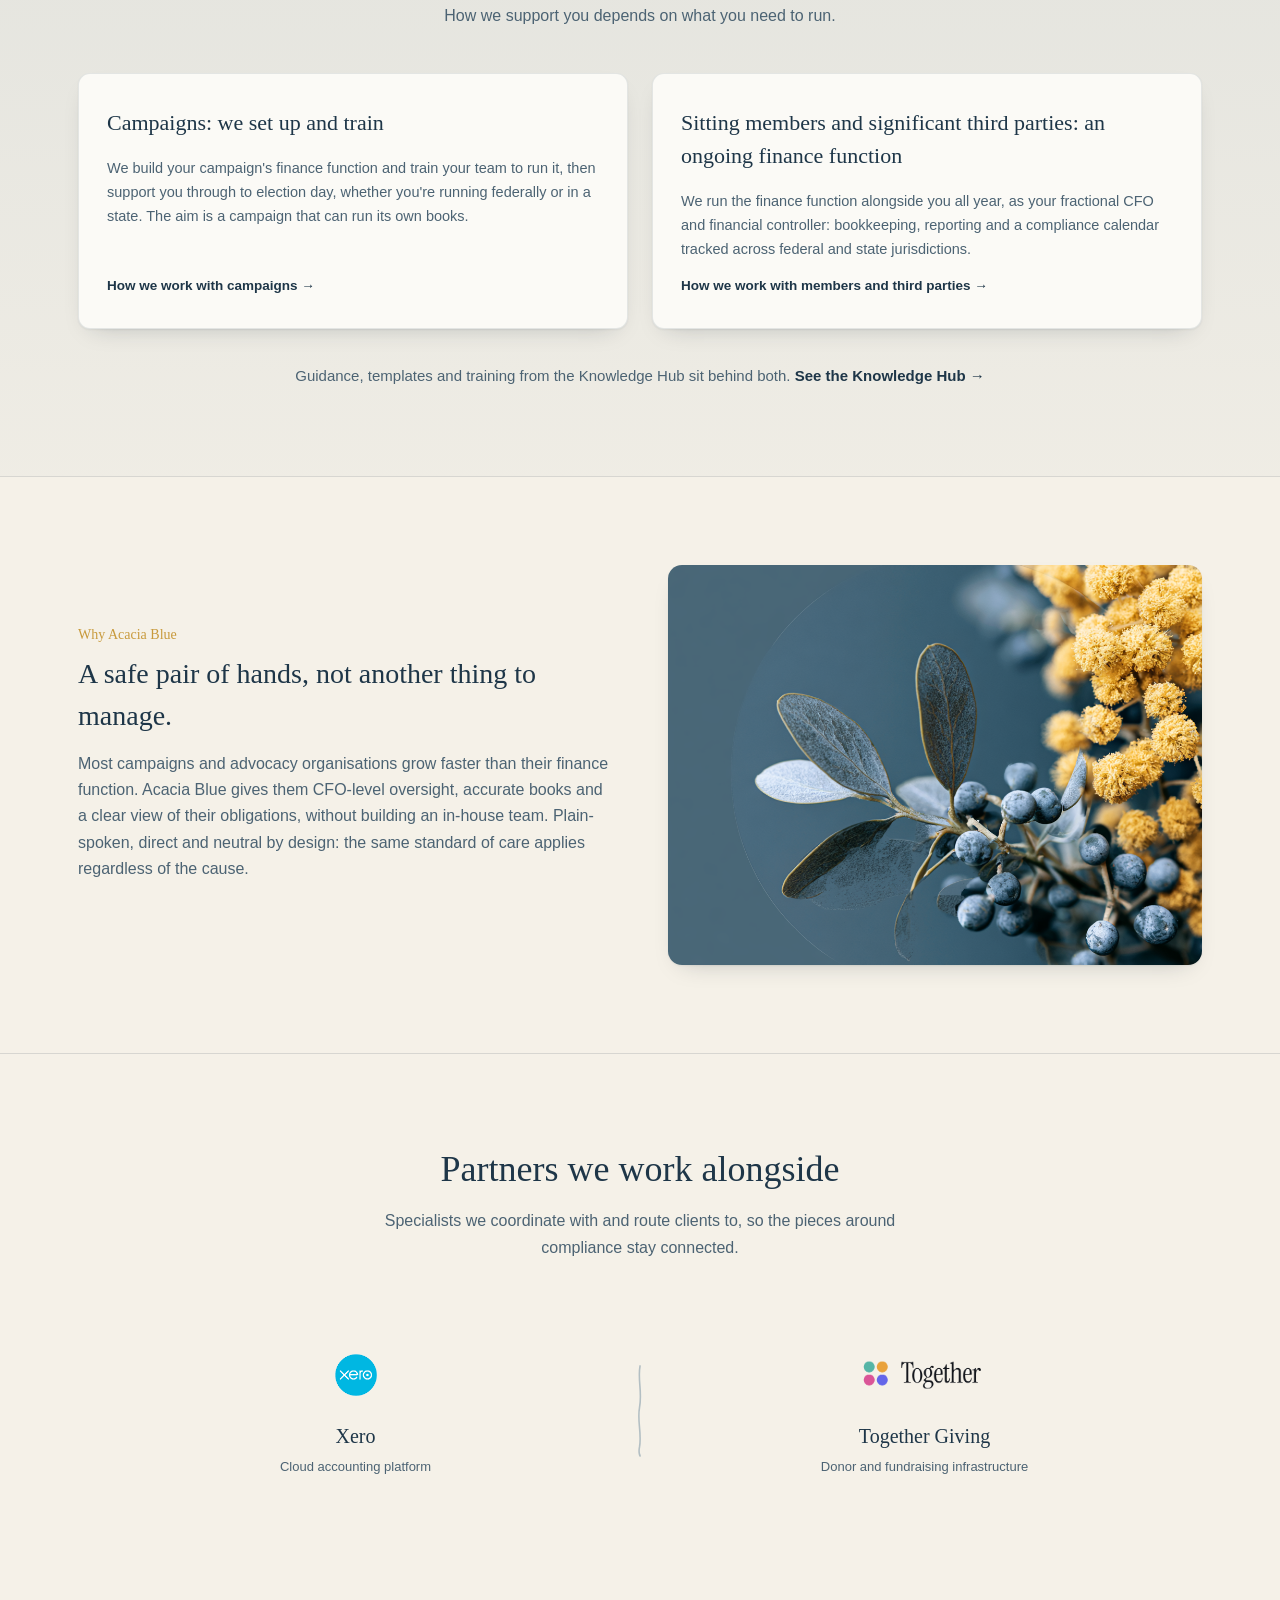
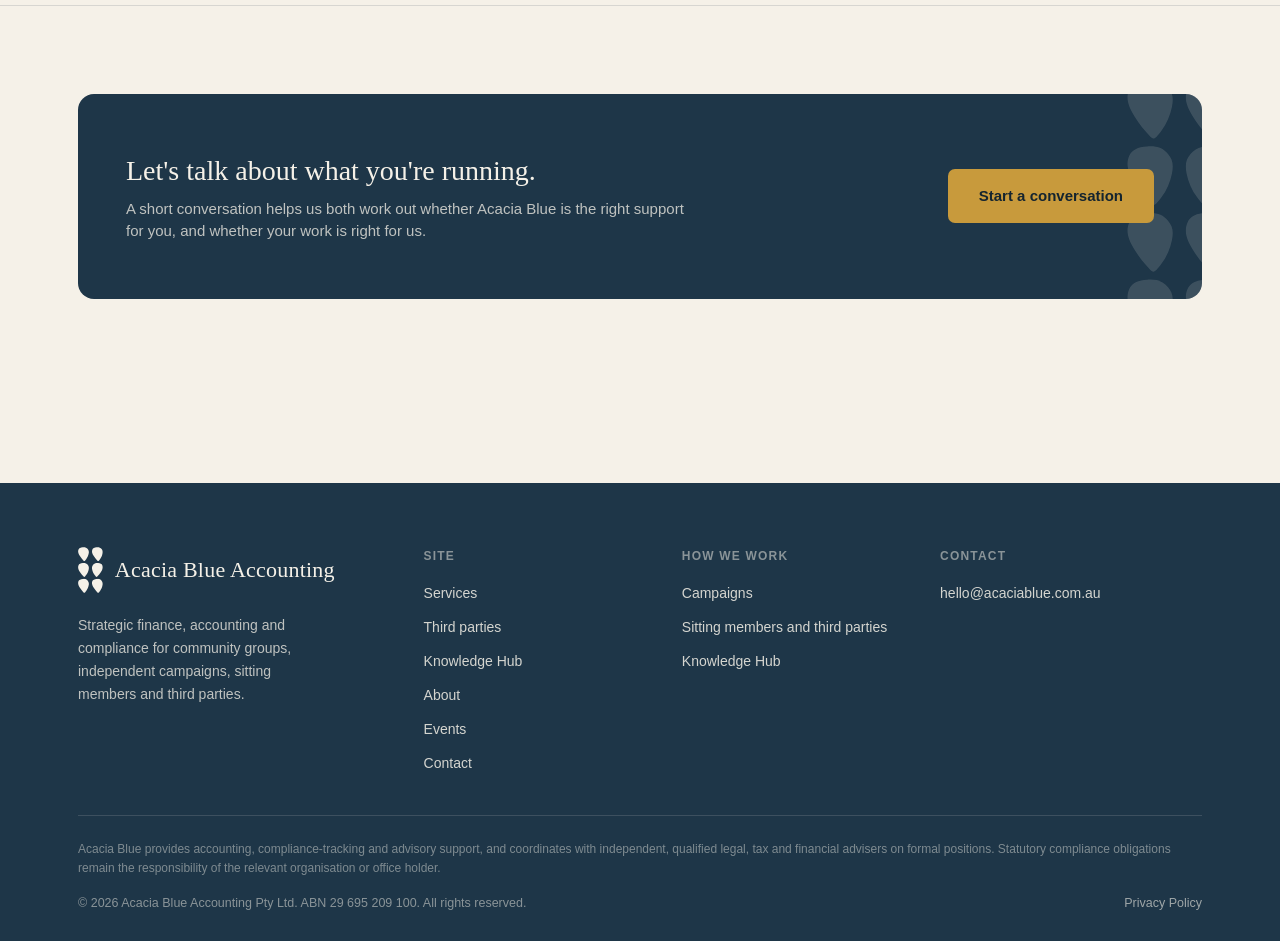
==== commit ca6d8115: "Add Events page fed by Humanitix New events.html lists upcoming public events from Humanitix, with a" ====
--- a/index.html
+++ b/index.html
@@ -60,6 +60,7 @@
       <a href="third-parties.html">Third parties</a>
       <a href="knowledge-hub.html">Knowledge Hub</a>
       <a href="about.html">About</a>
+      <a href="events.html">Events</a>
       <a href="contact.html">Contact</a>
     </nav>
     <div class="nav-actions">
@@ -292,6 +293,7 @@
           <li><a href="third-parties.html">Third parties</a></li>
           <li><a href="knowledge-hub.html">Knowledge Hub</a></li>
           <li><a href="about.html">About</a></li>
+          <li><a href="events.html">Events</a></li>
           <li><a href="contact.html">Contact</a></li>
         </ul>
       </div>
--- a/assets/css/style.css
+++ b/assets/css/style.css
@@ -459,3 +459,48 @@
 .form-privacy { font-size: 12.5px; line-height: 1.6; color: var(--ink-faint); margin: 0 0 18px; }
 .form-privacy a { color: var(--navy); font-weight: 600; }
 .election-row .accent-panel .ap-mark { height: 150px; right: -22px; top: -20px; }
+
+
+/* ---------- events page ---------- */
+.events-list { display: flex; flex-direction: column; gap: 22px; }
+.events-status { color: var(--ink-faint); font-size: 15px; margin: 0; }
+.events-demo-note {
+  background: #E2EAEE; color: #4F6E80; border-radius: 8px; padding: 12px 16px;
+  font-size: 13.5px; font-weight: 600; margin: 0 0 28px;
+}
+.event-card {
+  display: grid; grid-template-columns: 88px 1fr; gap: 28px; align-items: start;
+  background: var(--paper-raised); border: 1px solid var(--card-line); border-radius: 12px;
+  padding: 28px; box-shadow: var(--shadow);
+}
+.event-card.has-image { grid-template-columns: 88px 1fr 240px; }
+.event-date {
+  display: flex; flex-direction: column; align-items: center; padding: 12px 0 14px;
+  border-radius: 10px; background: var(--navy); color: var(--paper); text-align: center;
+}
+.event-date .ed-month { font-size: 11.5px; letter-spacing: 0.12em; text-transform: uppercase; color: var(--gold); font-weight: 700; }
+.event-date .ed-day { font-family: var(--display); font-size: 34px; line-height: 1.1; }
+.event-date .ed-weekday { font-size: 12px; color: rgba(245,241,232,0.7); }
+.event-name { font-family: var(--display); font-weight: 400; font-size: 24px; line-height: 1.25; margin: 0 0 6px; color: var(--navy); }
+.event-meta { font-size: 14px; color: var(--ink-faint); margin: 0 0 12px; white-space: pre-wrap; }
+.event-summary { font-size: 15px; line-height: 1.65; color: var(--ink-soft); margin: 0 0 18px; max-width: 64ch; }
+.event-foot { display: flex; align-items: center; flex-wrap: wrap; gap: 14px; }
+.event-foot .btn { margin-left: auto; }
+.event-price { font-size: 14px; font-weight: 600; color: var(--navy); }
+.event-more { font-size: 13px; color: var(--ink-faint); }
+.event-badge { font-size: 12px; font-weight: 600; padding: 4px 10px; border-radius: 100px; background: #F3E8D2; color: #A3762B; }
+.event-image { width: 100%; aspect-ratio: 16/9; object-fit: cover; border-radius: 8px; border: 1px solid var(--card-line); }
+.events-empty { max-width: 62ch; }
+.events-empty h2 { font-weight: 400; font-size: 26px; margin: 0 0 10px; }
+.events-empty p { font-size: 16px; line-height: 1.65; color: var(--ink-soft); margin: 0; }
+.events-empty a { color: var(--navy); font-weight: 600; }
+@media (max-width: 900px) {
+  .event-card.has-image { grid-template-columns: 88px 1fr; }
+  .event-card.has-image .event-image { grid-column: 1 / -1; grid-row: 1; }
+}
+@media (max-width: 560px) {
+  .event-card, .event-card.has-image { grid-template-columns: 1fr; gap: 16px; padding: 22px; }
+  .event-date { flex-direction: row; gap: 8px; justify-content: center; padding: 8px 12px; align-self: start; justify-self: start; }
+  .event-date .ed-day { font-size: 20px; }
+  .event-foot .btn { margin-left: 0; width: 100%; justify-content: center; }
+}
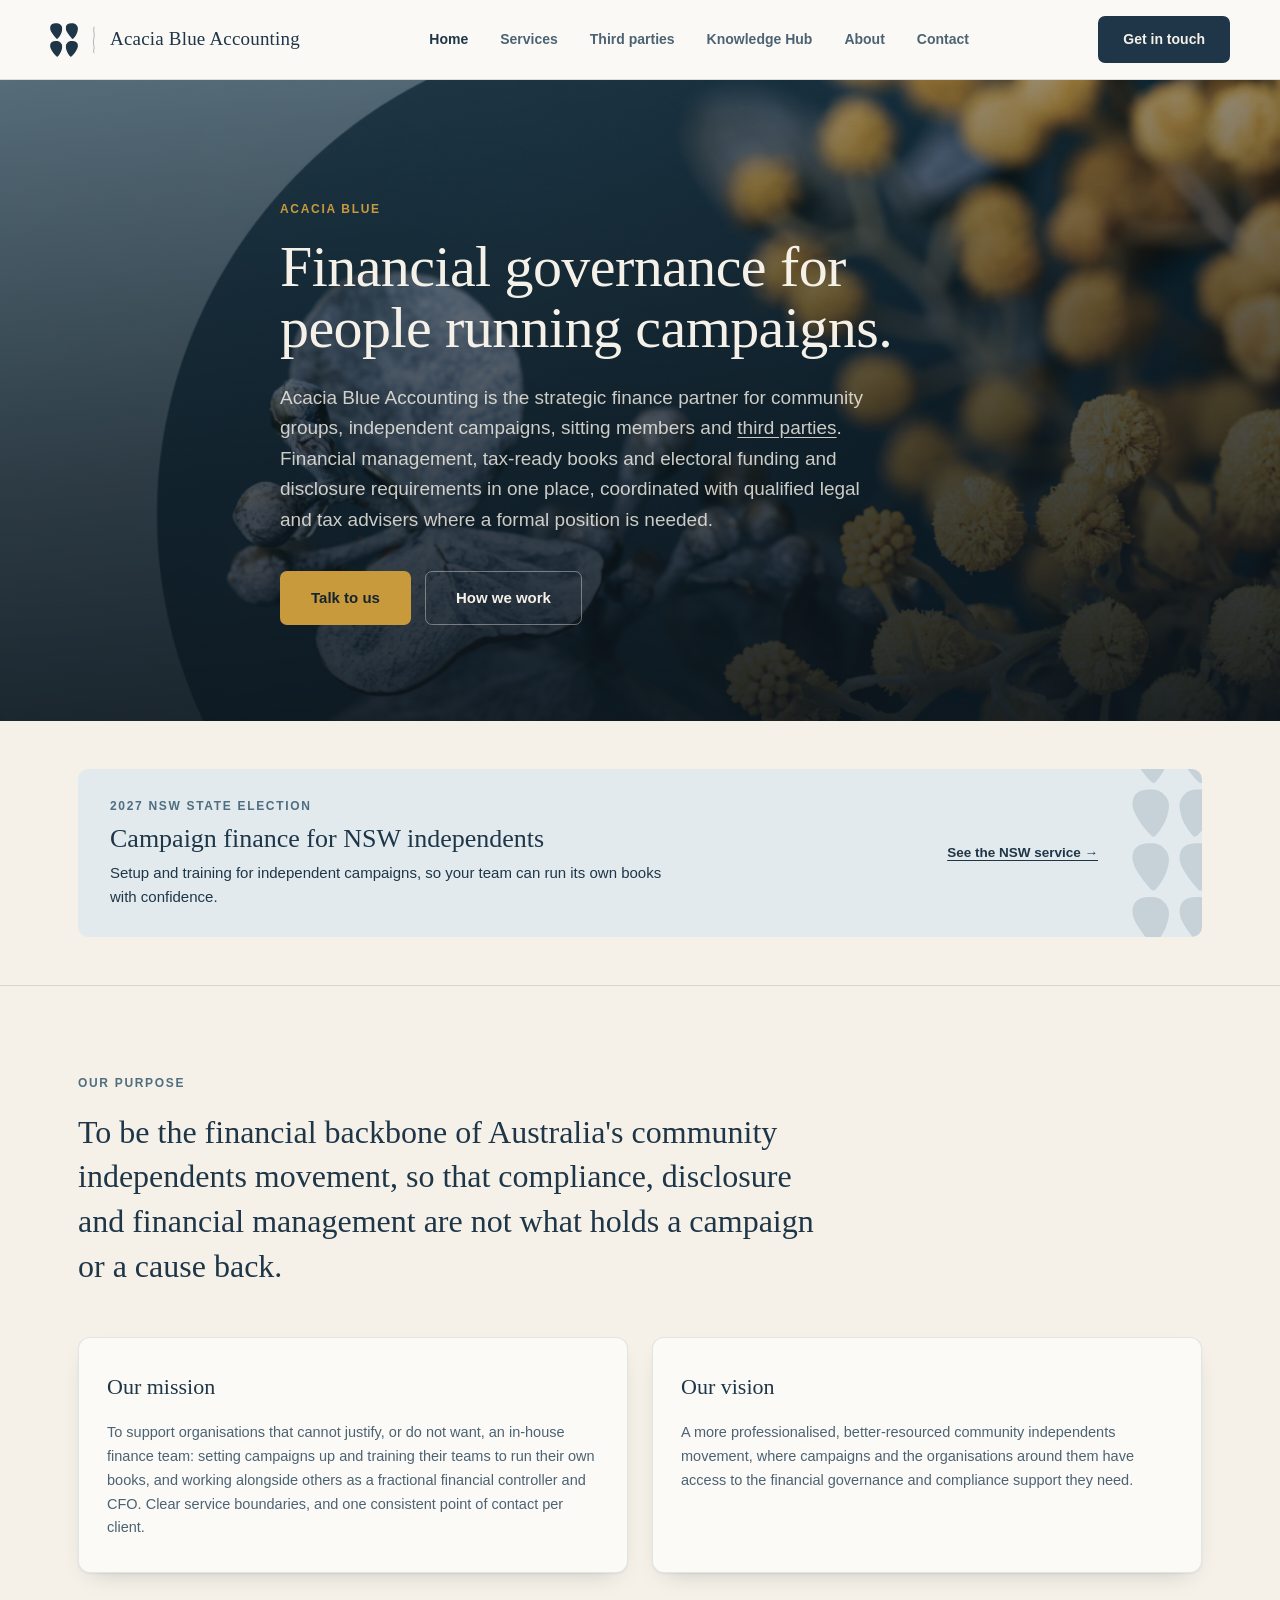
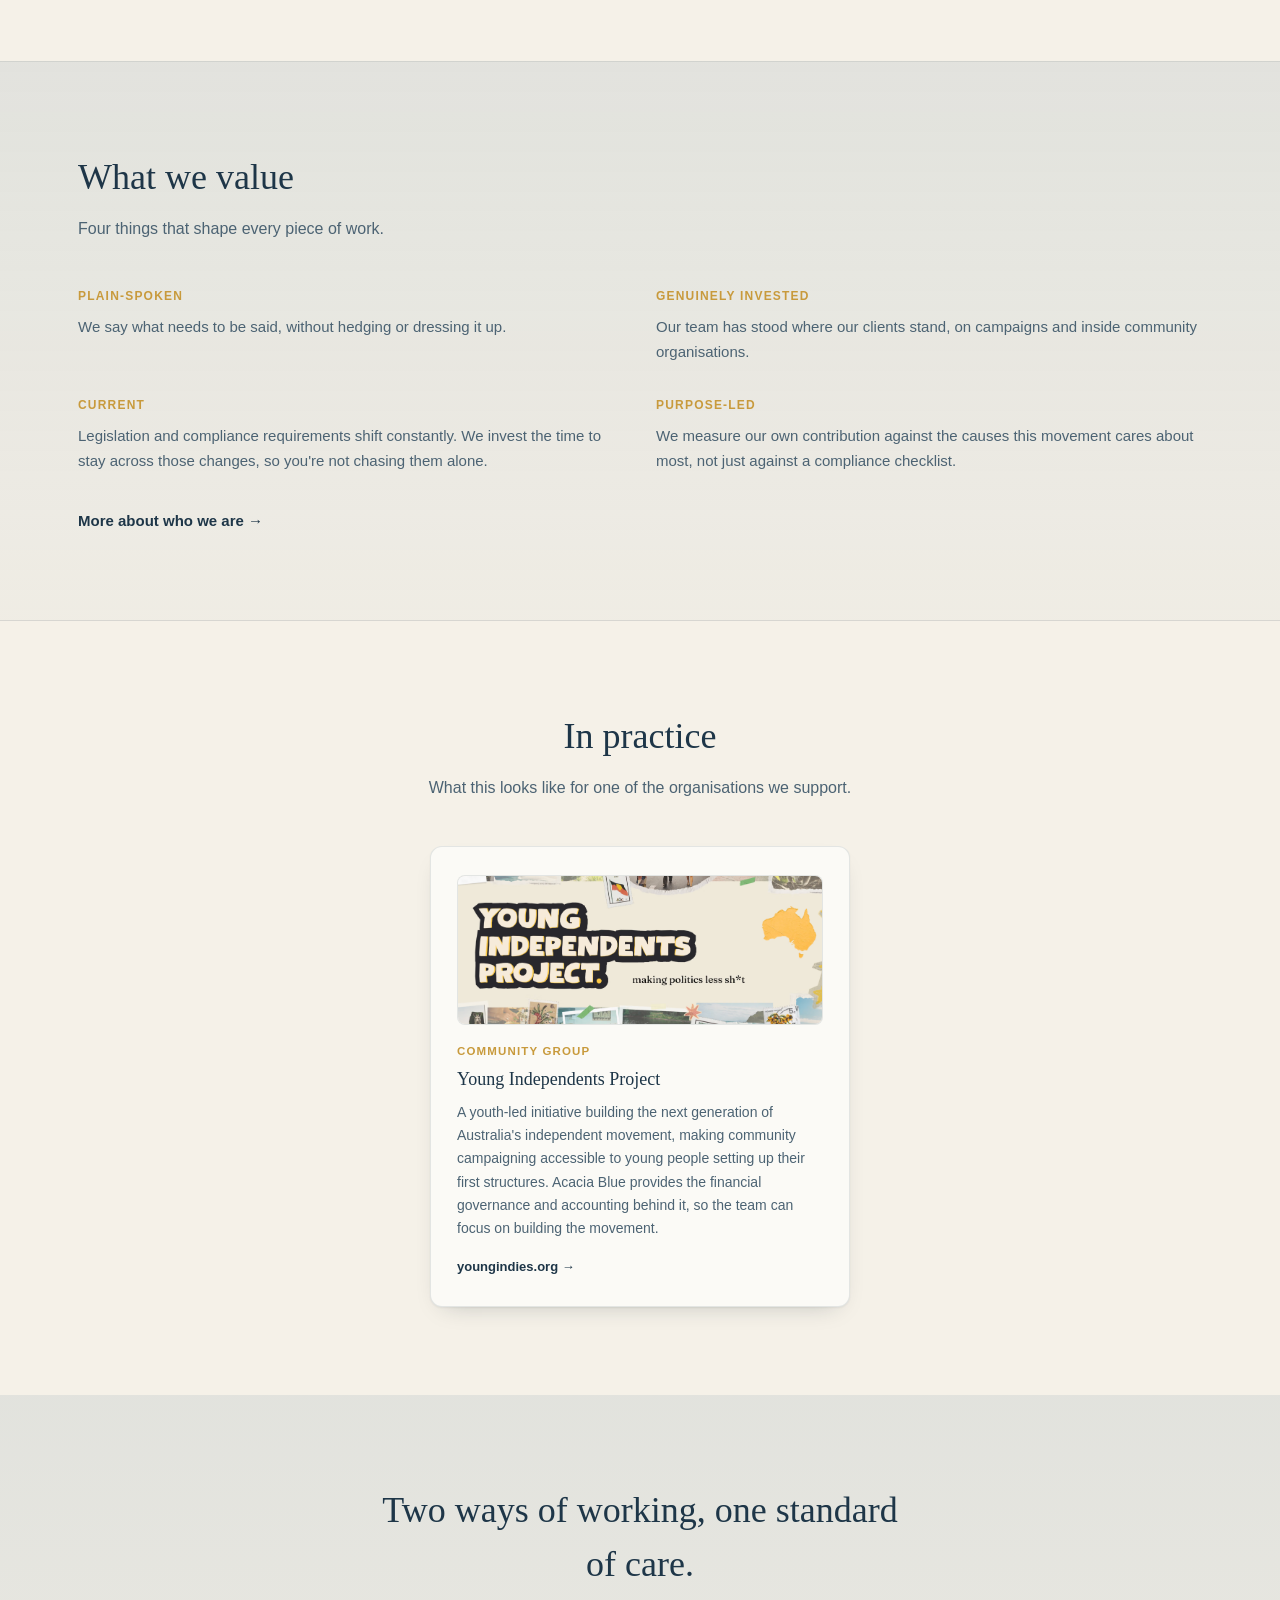
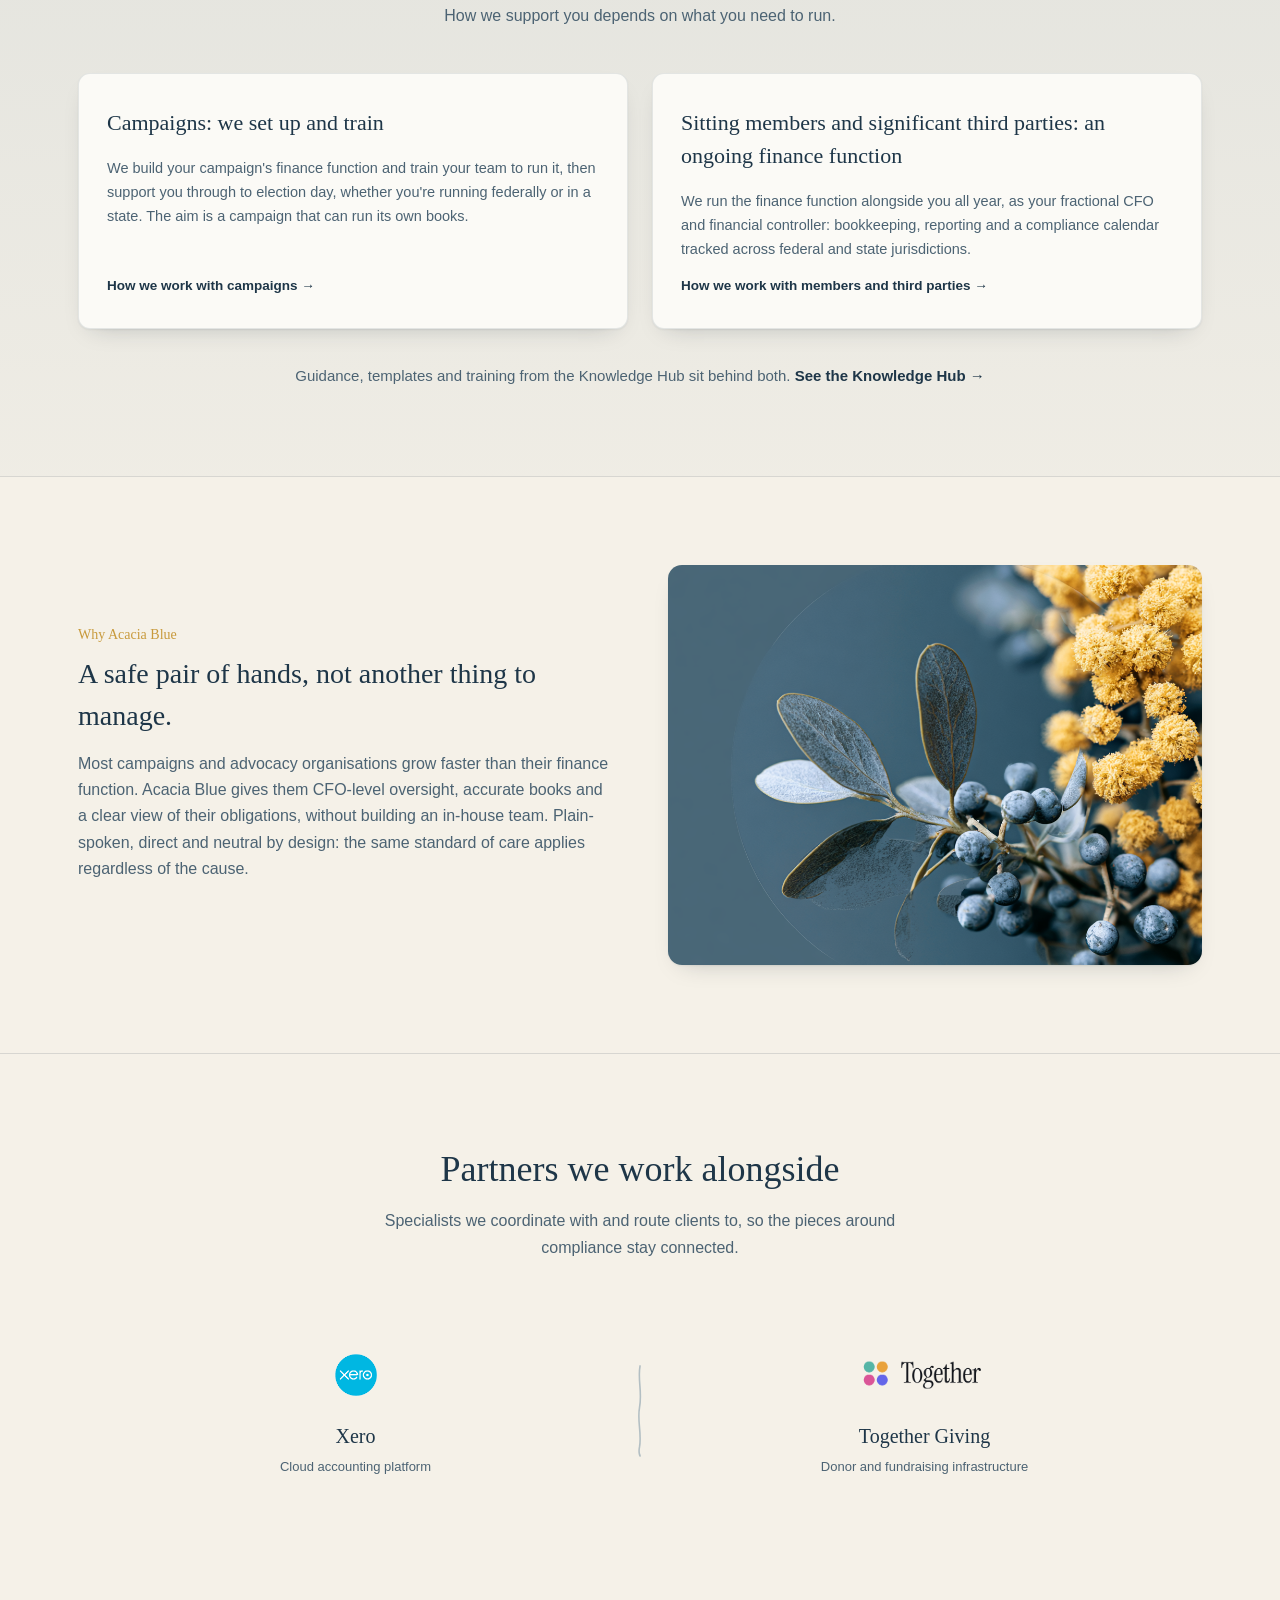
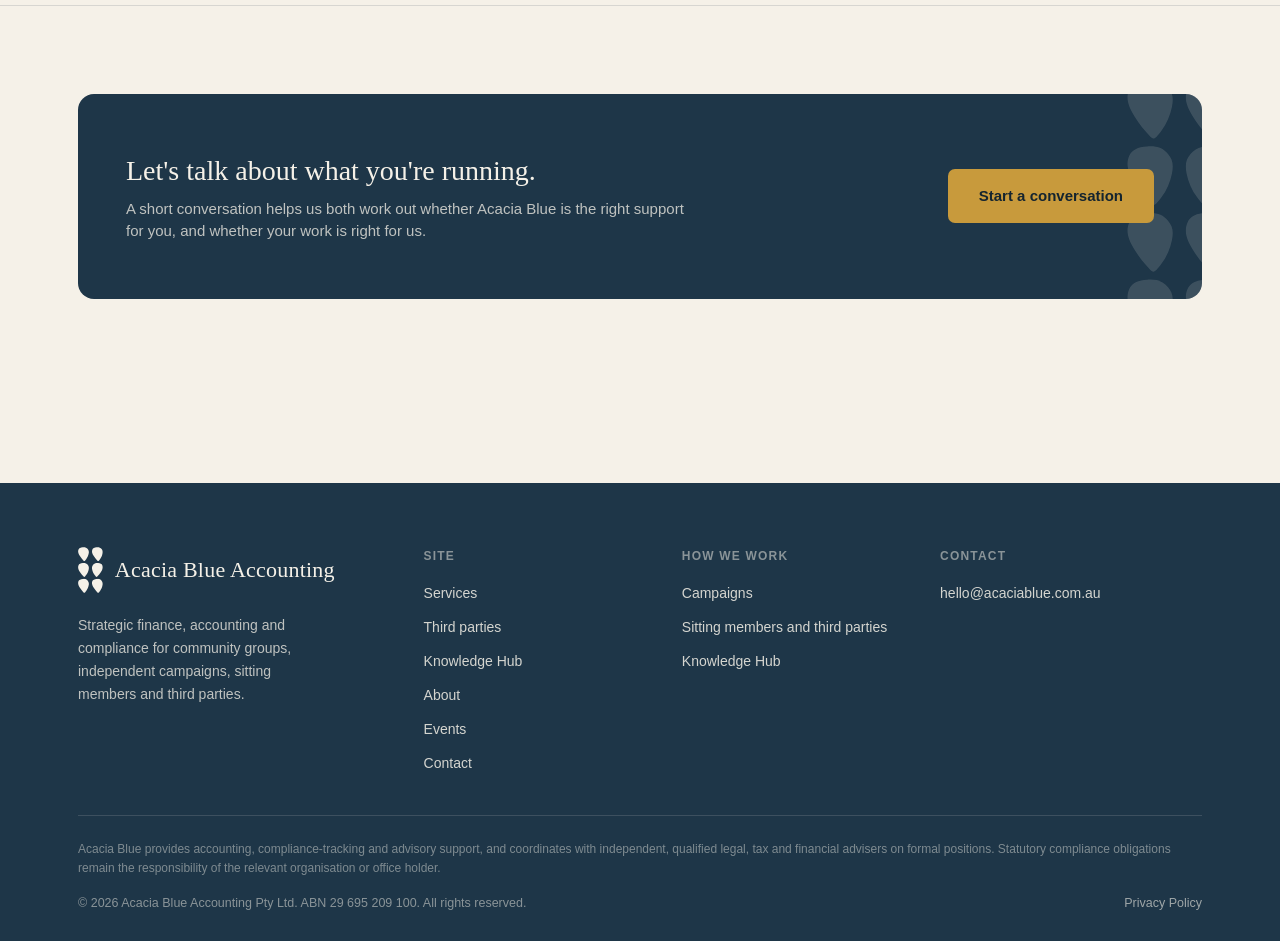
==== commit b9925fe1: "Move Events link to the footer only Keeps the header menu at six items so it doesn't wrap further at" ====
--- a/index.html
+++ b/index.html
@@ -60,7 +60,6 @@
       <a href="third-parties.html">Third parties</a>
       <a href="knowledge-hub.html">Knowledge Hub</a>
       <a href="about.html">About</a>
-      <a href="events.html">Events</a>
       <a href="contact.html">Contact</a>
     </nav>
     <div class="nav-actions">
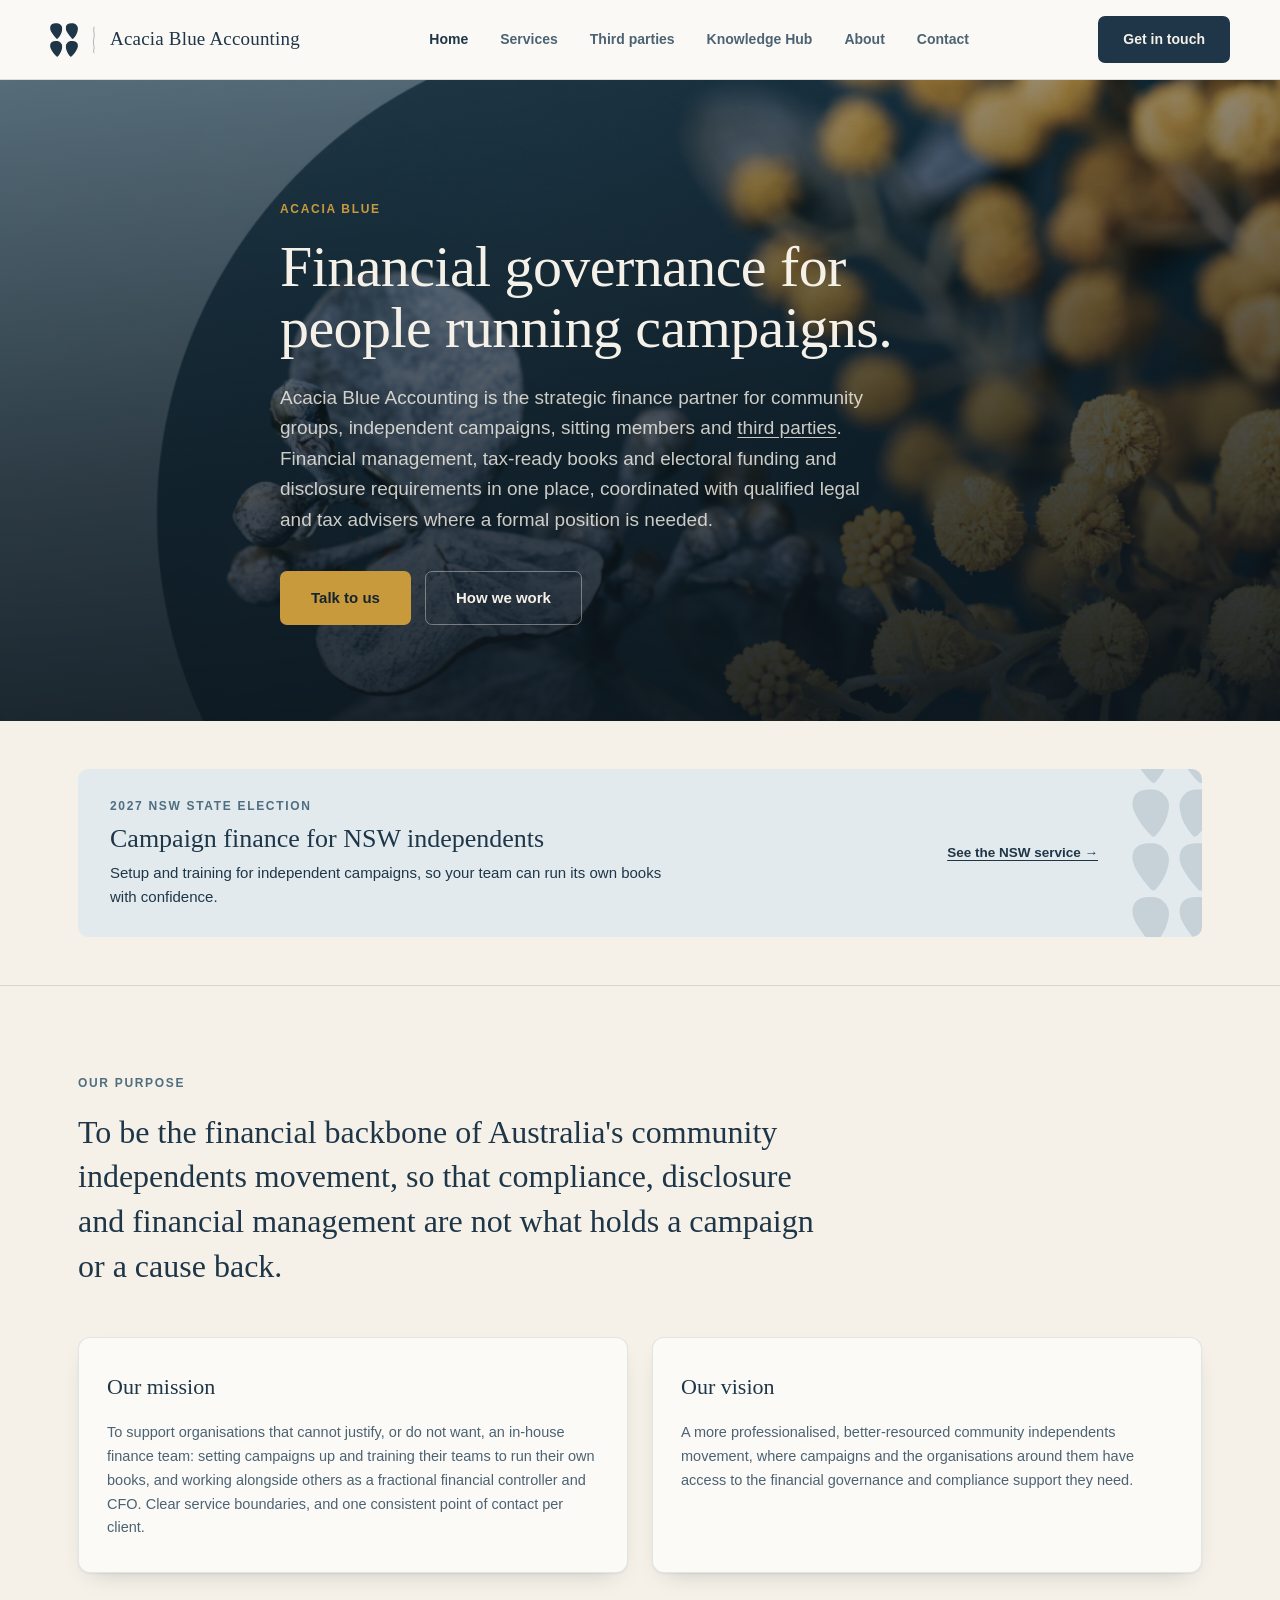
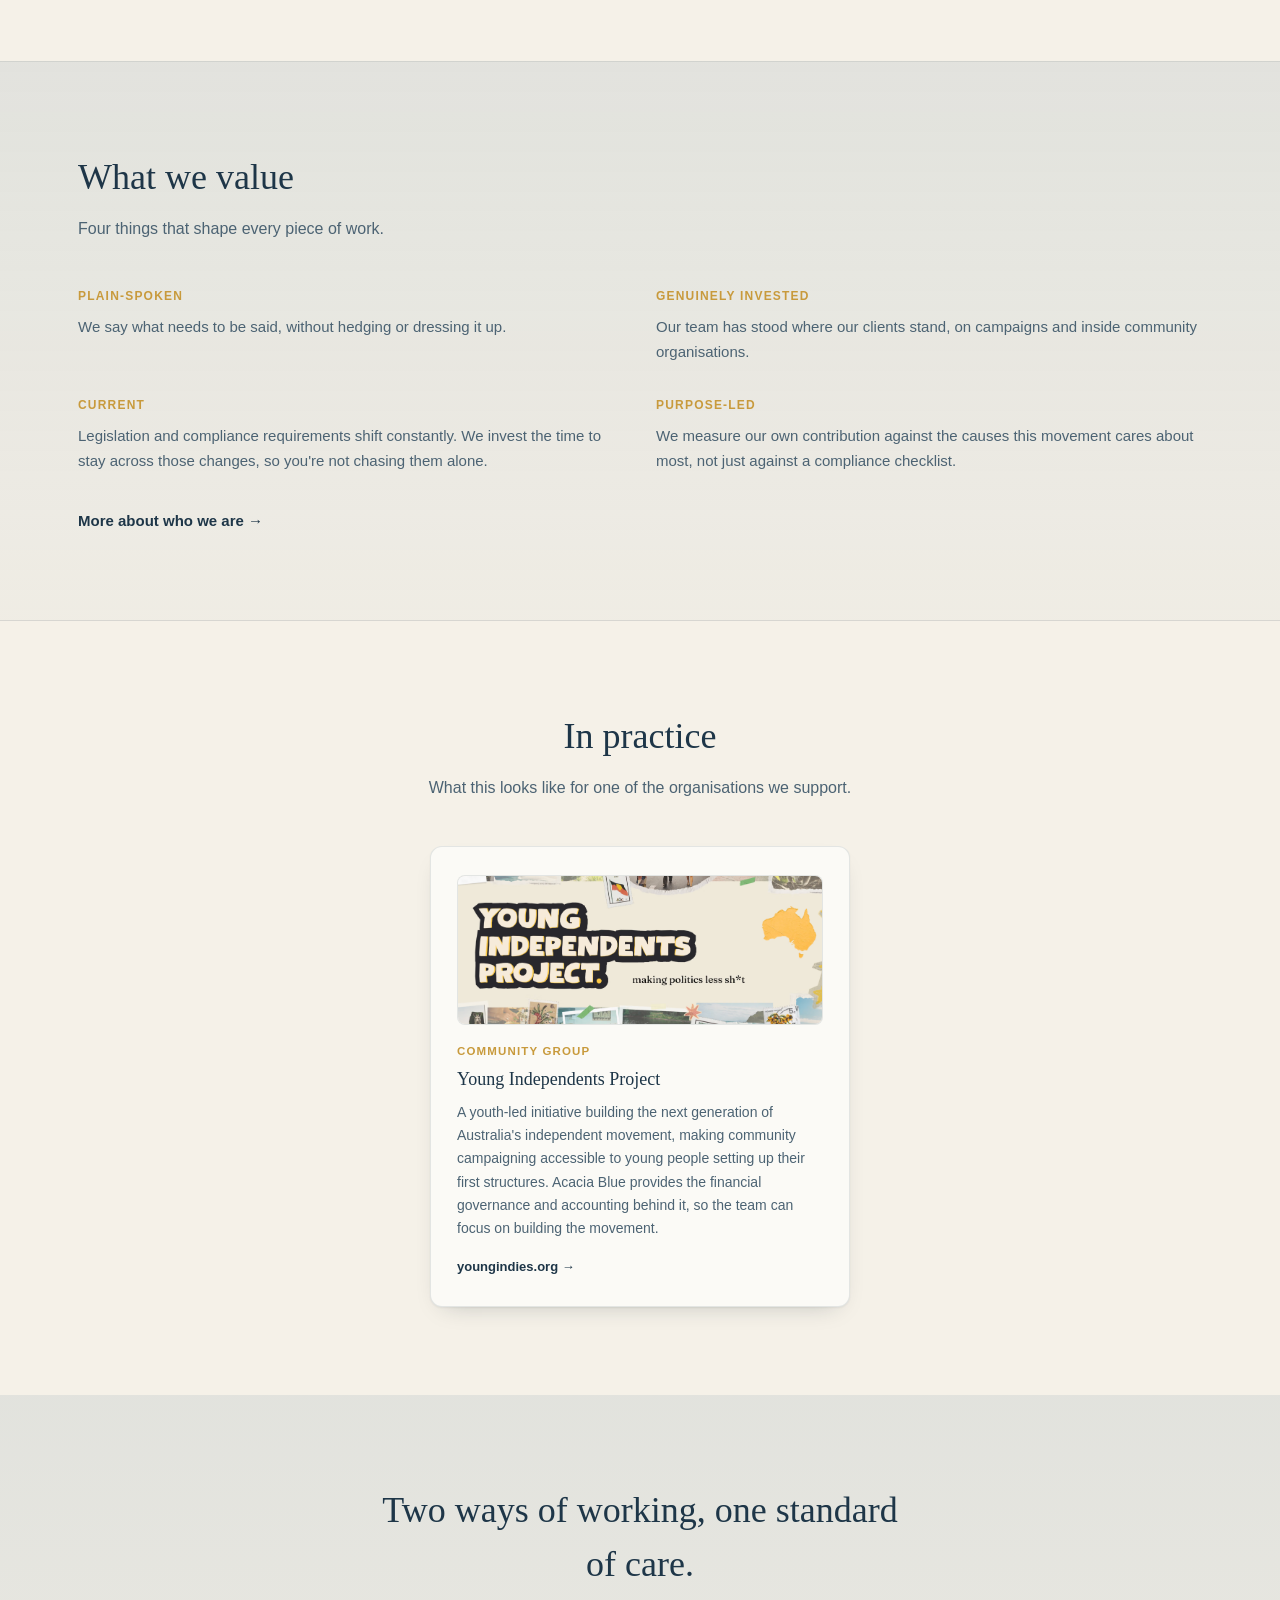
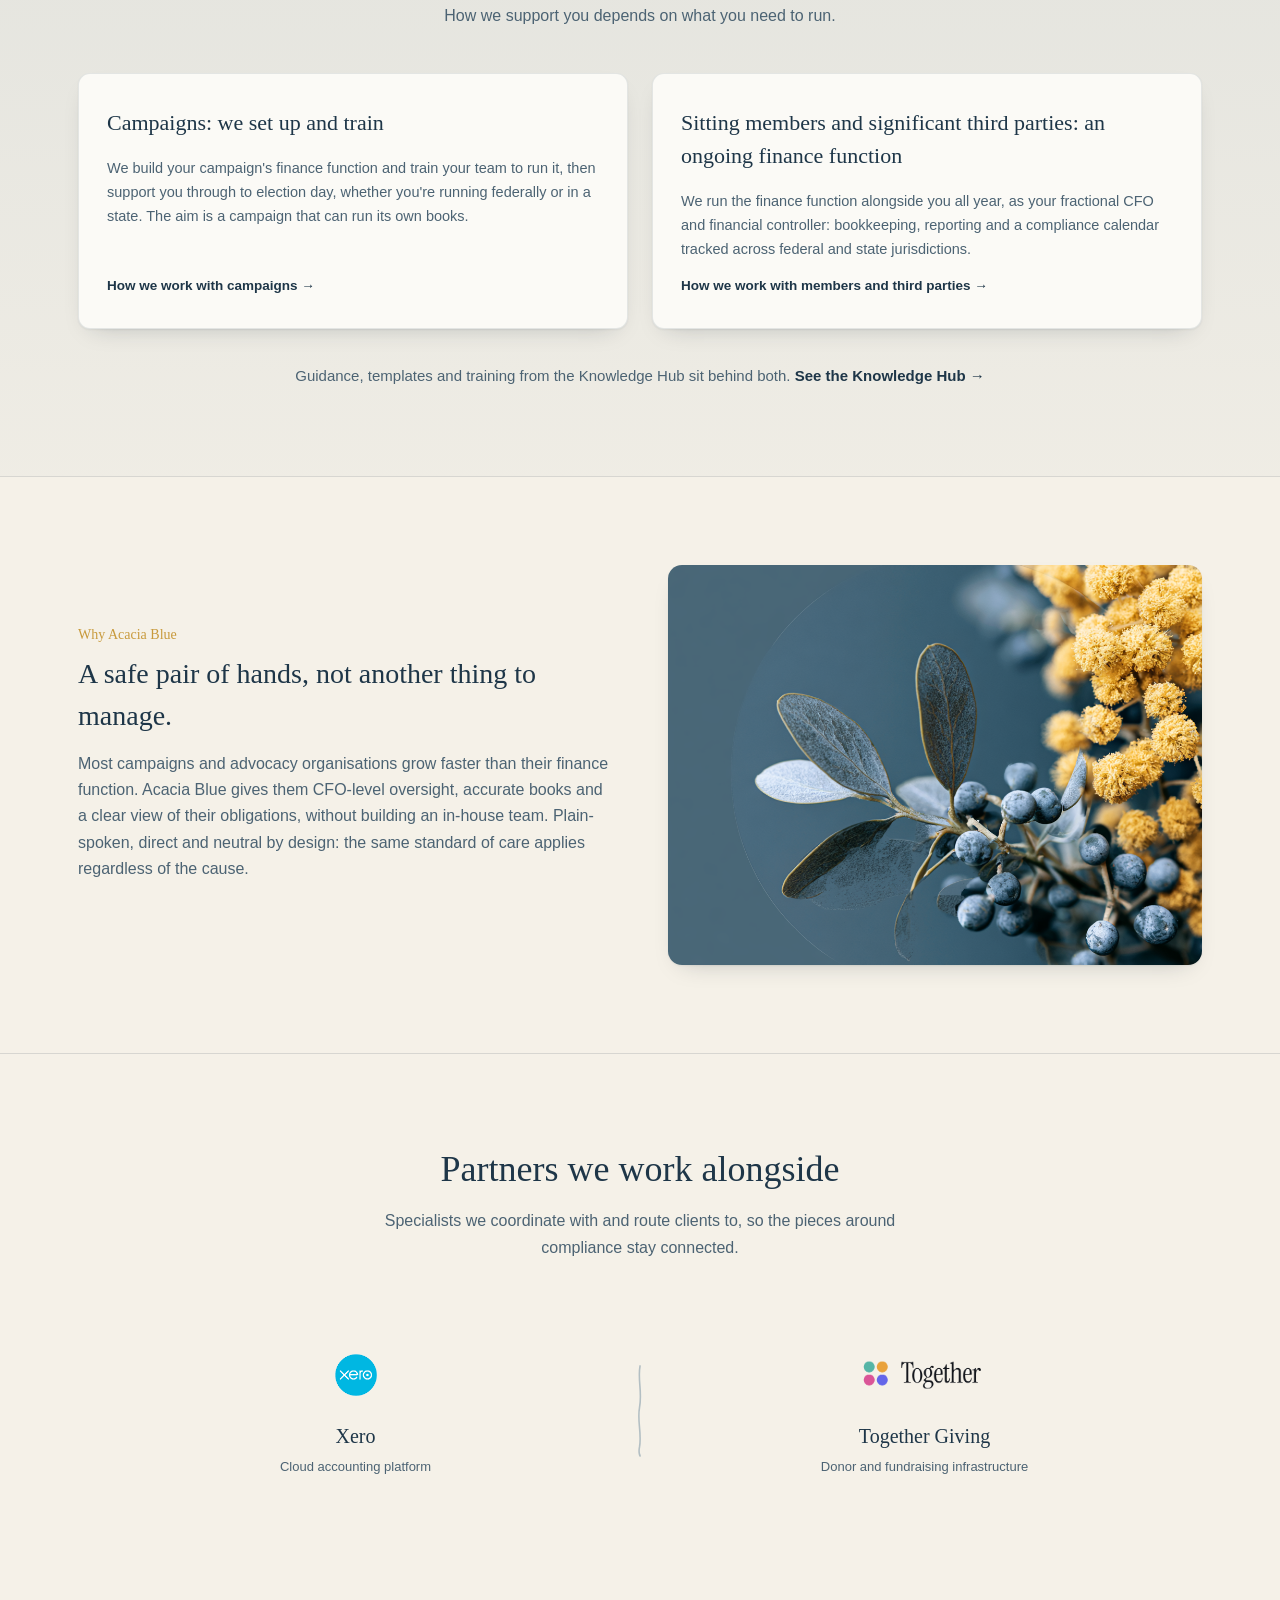
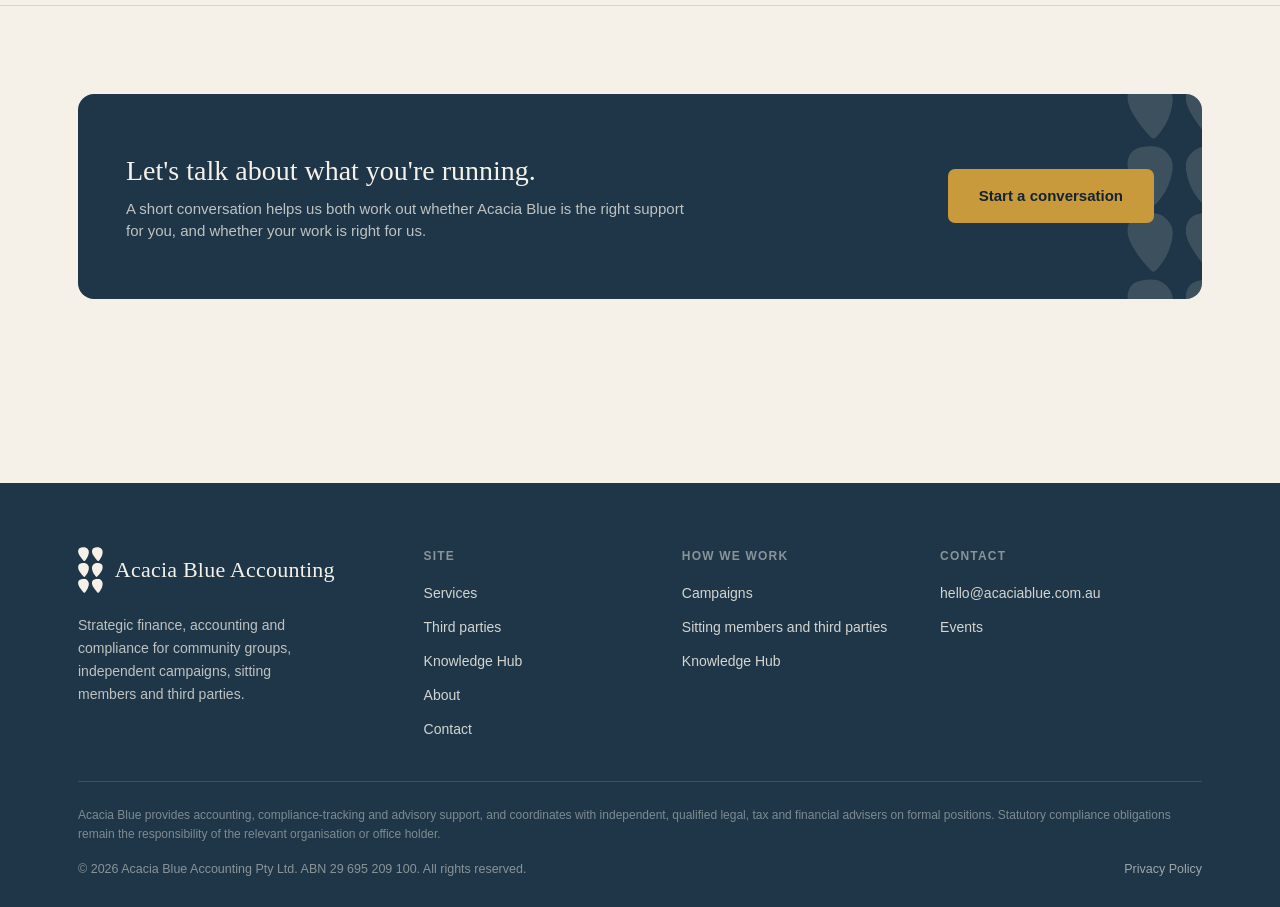
==== commit acecc17f: "Move Events link to the footer Contact column Co-Authored-By: Claude Opus 5.5 <noreply@anthropic.com" ====
--- a/index.html
+++ b/index.html
@@ -292,7 +292,6 @@
           <li><a href="third-parties.html">Third parties</a></li>
           <li><a href="knowledge-hub.html">Knowledge Hub</a></li>
           <li><a href="about.html">About</a></li>
-          <li><a href="events.html">Events</a></li>
           <li><a href="contact.html">Contact</a></li>
         </ul>
       </div>
@@ -308,6 +307,7 @@
         <h5>Contact</h5>
         <ul>
           <li><a href="mailto:hello@acaciablue.com.au">hello@acaciablue.com.au</a></li>
+          <li><a href="events.html">Events</a></li>
         </ul>
       </div>
     </div>
--- a/assets/css/style.css
+++ b/assets/css/style.css
@@ -473,7 +473,7 @@
   background: var(--paper-raised); border: 1px solid var(--card-line); border-radius: 12px;
   padding: 28px; box-shadow: var(--shadow);
 }
-.event-card.has-image { grid-template-columns: 88px 1fr 240px; }
+.event-card.has-image { grid-template-columns: 88px 1fr 360px; }
 .event-date {
   display: flex; flex-direction: column; align-items: center; padding: 12px 0 14px;
   border-radius: 10px; background: var(--navy); color: var(--paper); text-align: center;
@@ -484,12 +484,12 @@
 .event-name { font-family: var(--display); font-weight: 400; font-size: 24px; line-height: 1.25; margin: 0 0 6px; color: var(--navy); }
 .event-meta { font-size: 14px; color: var(--ink-faint); margin: 0 0 12px; white-space: pre-wrap; }
 .event-summary { font-size: 15px; line-height: 1.65; color: var(--ink-soft); margin: 0 0 18px; max-width: 64ch; }
-.event-foot { display: flex; align-items: center; flex-wrap: wrap; gap: 14px; }
-.event-foot .btn { margin-left: auto; }
+.event-foot { display: flex; align-items: center; flex-wrap: wrap; gap: 10px 18px; }
 .event-price { font-size: 14px; font-weight: 600; color: var(--navy); }
 .event-more { font-size: 13px; color: var(--ink-faint); }
 .event-badge { font-size: 12px; font-weight: 600; padding: 4px 10px; border-radius: 100px; background: #F3E8D2; color: #A3762B; }
-.event-image { width: 100%; aspect-ratio: 16/9; object-fit: cover; border-radius: 8px; border: 1px solid var(--card-line); }
+/* Humanitix event images are 2:1; keep that shape so nothing is cropped. */
+.event-image { width: 100%; aspect-ratio: 2/1; object-fit: cover; border-radius: 8px; border: 1px solid var(--card-line); background: var(--paper); }
 .events-empty { max-width: 62ch; }
 .events-empty h2 { font-weight: 400; font-size: 26px; margin: 0 0 10px; }
 .events-empty p { font-size: 16px; line-height: 1.65; color: var(--ink-soft); margin: 0; }
@@ -502,5 +502,5 @@
   .event-card, .event-card.has-image { grid-template-columns: 1fr; gap: 16px; padding: 22px; }
   .event-date { flex-direction: row; gap: 8px; justify-content: center; padding: 8px 12px; align-self: start; justify-self: start; }
   .event-date .ed-day { font-size: 20px; }
-  .event-foot .btn { margin-left: 0; width: 100%; justify-content: center; }
-}
+  .event-foot .btn { width: 100%; justify-content: center; order: 1; }
+}
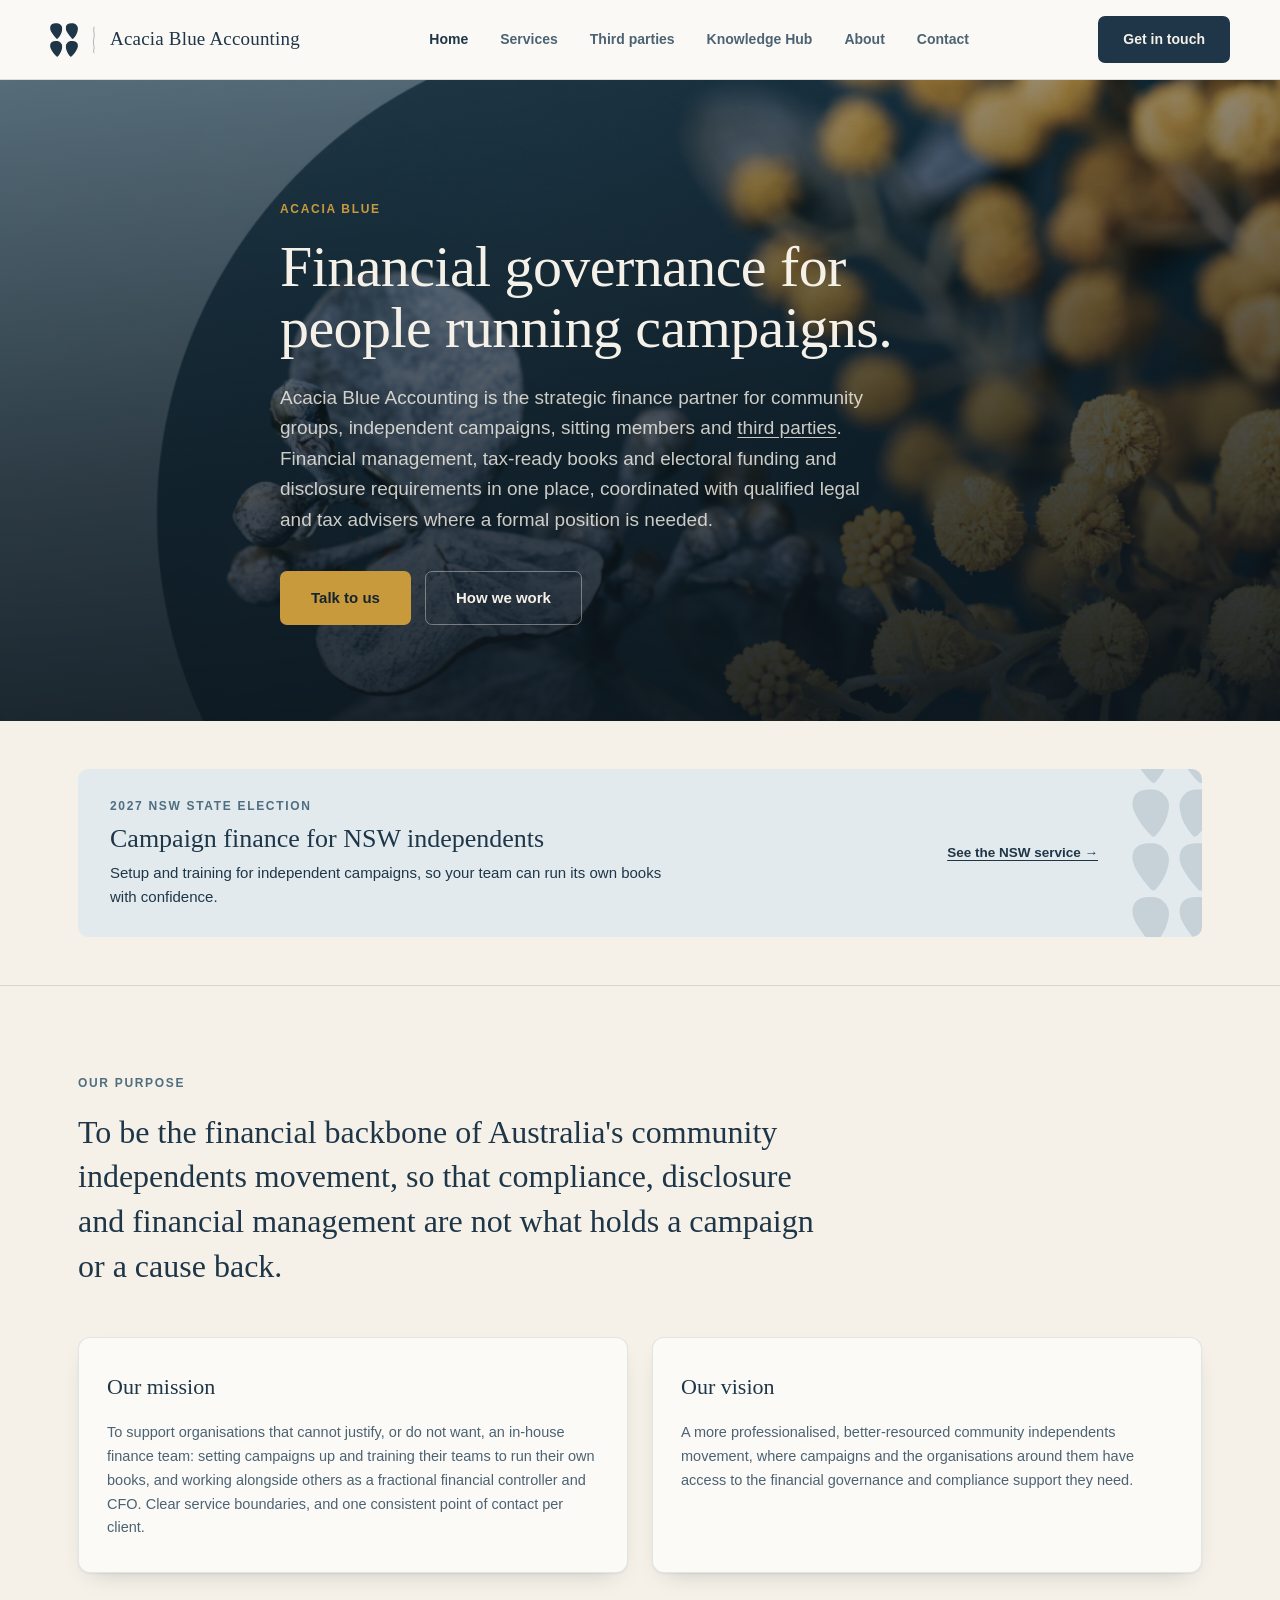
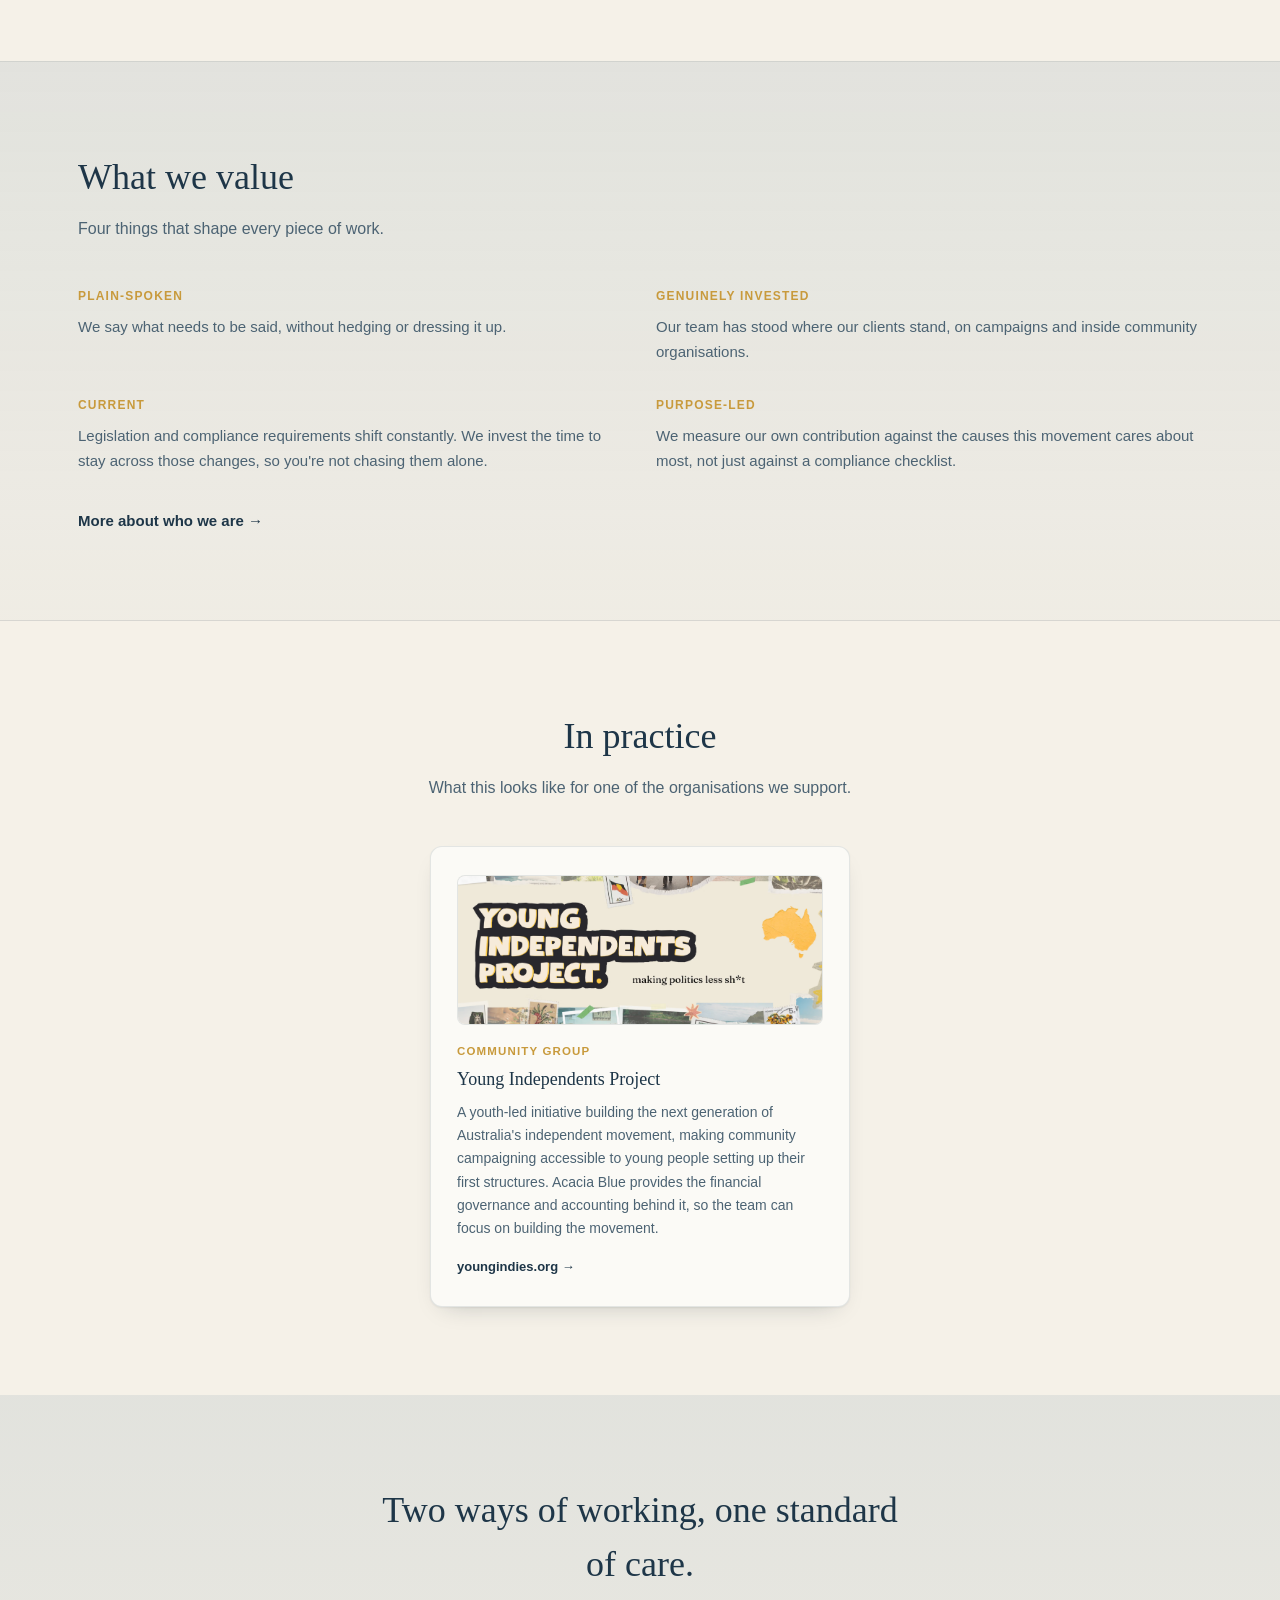
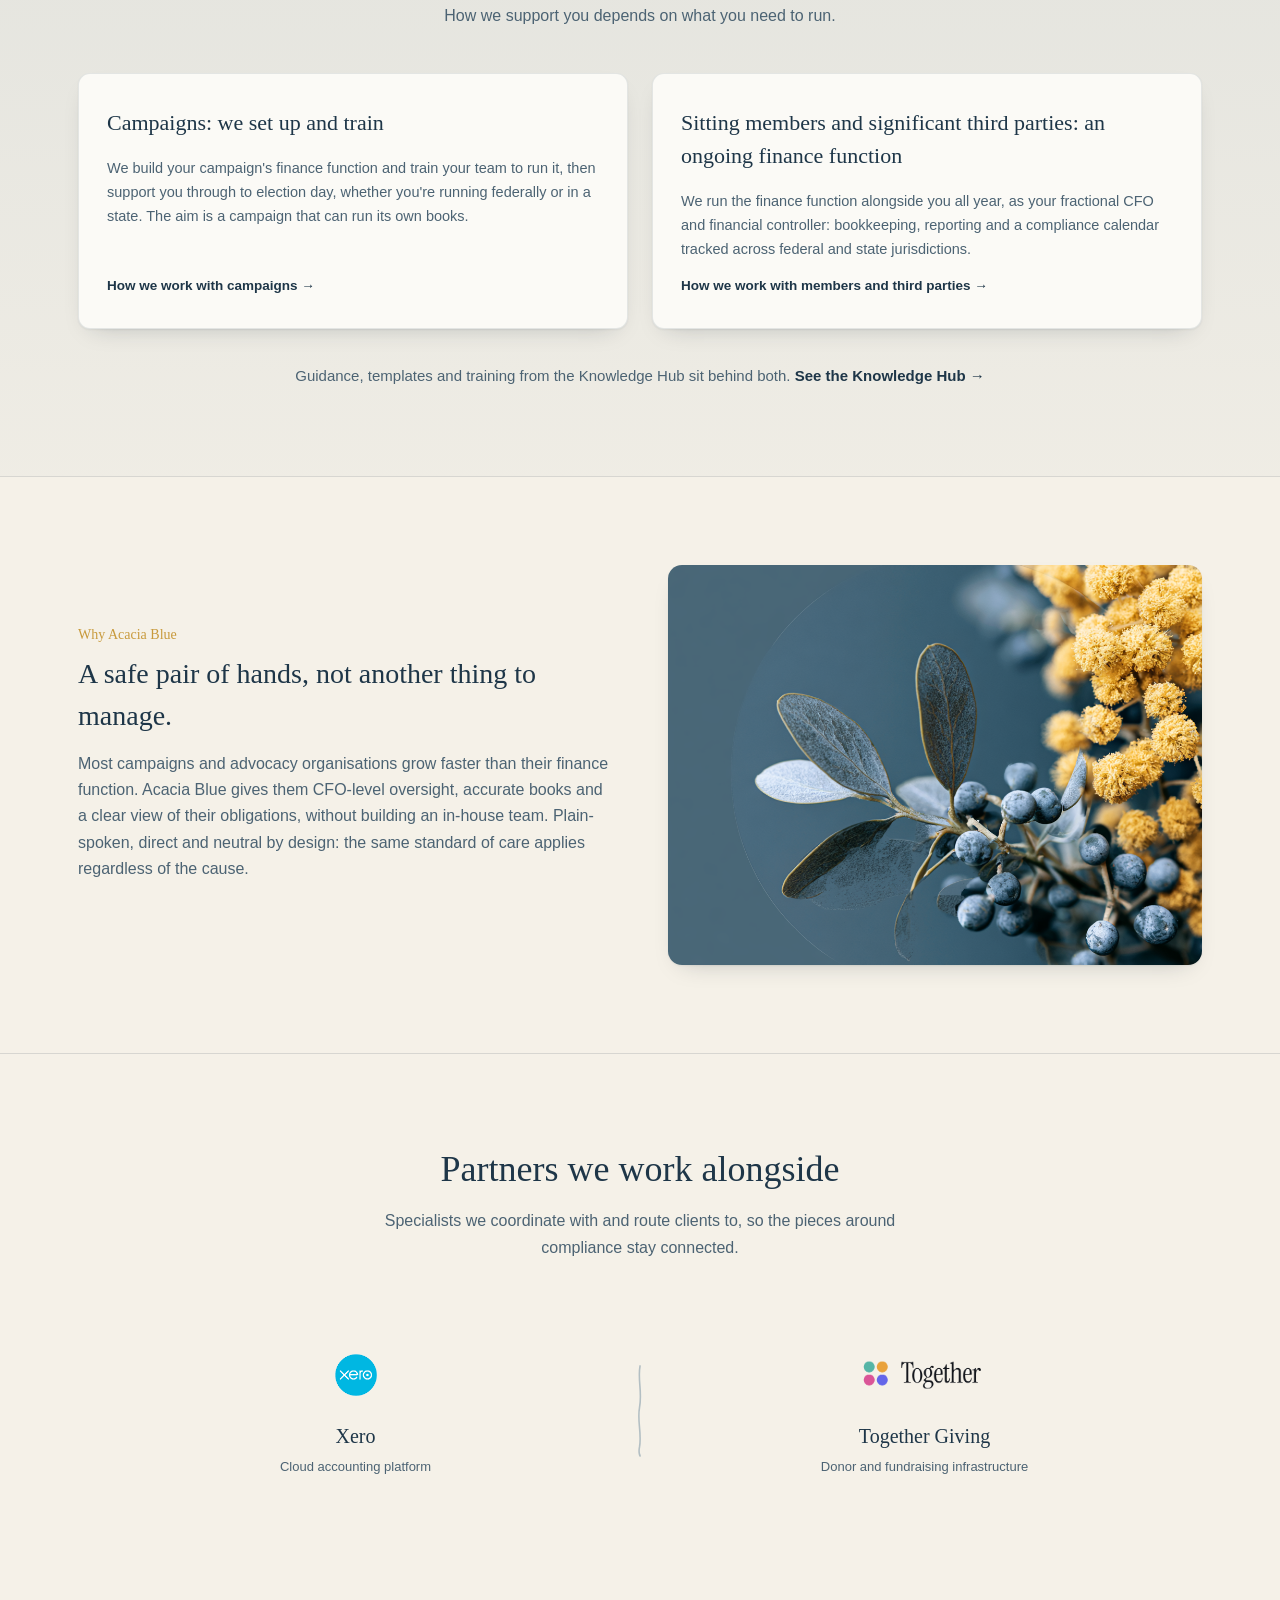
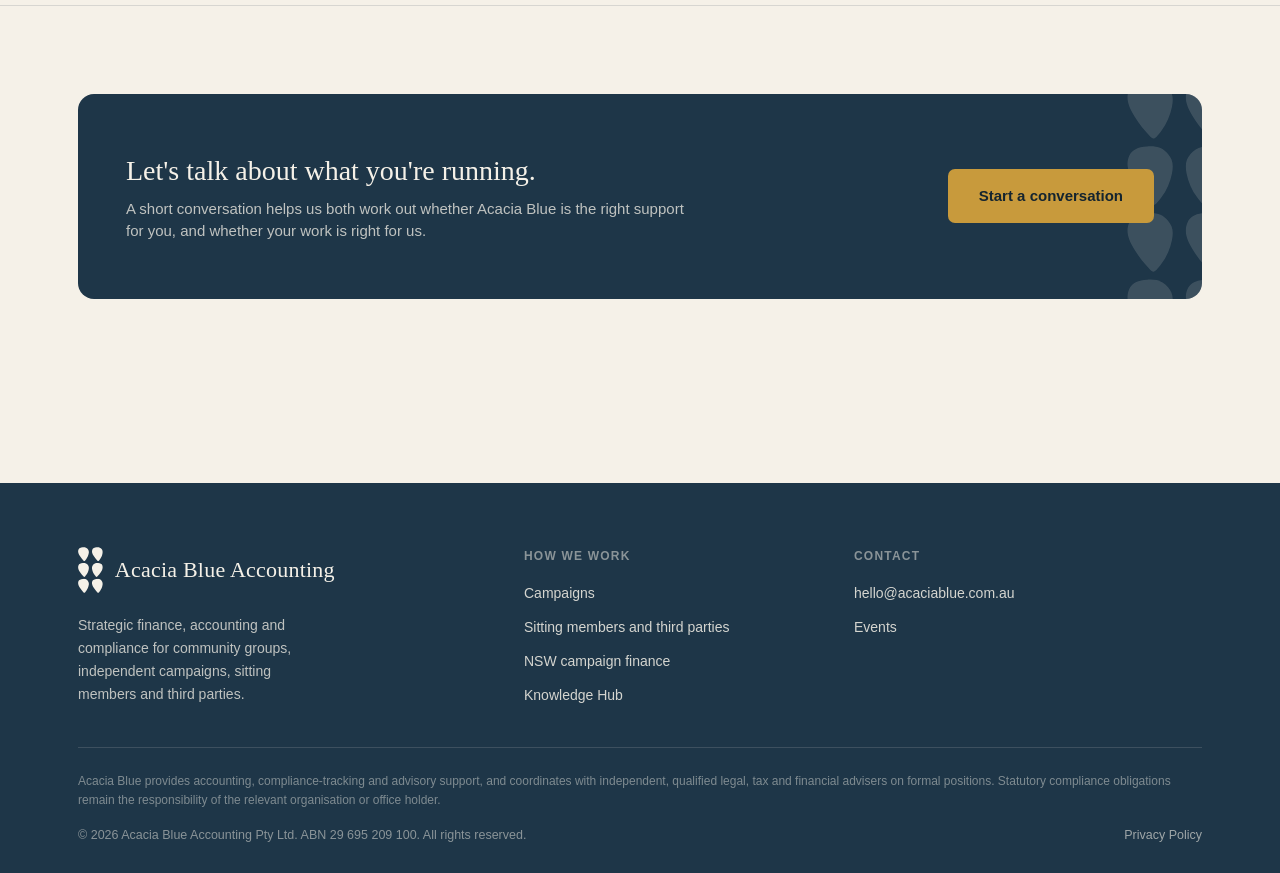
==== commit 00fc0233: "Drop footer Site column that repeated the header nav Knowledge Hub was listed twice. The footer now " ====
--- a/index.html
+++ b/index.html
@@ -286,20 +286,11 @@
         <p>Strategic finance, accounting and compliance for community groups, independent campaigns, sitting members and third parties.</p>
       </div>
       <div class="footer-col">
-        <h5>Site</h5>
-        <ul>
-          <li><a href="services.html">Services</a></li>
-          <li><a href="third-parties.html">Third parties</a></li>
-          <li><a href="knowledge-hub.html">Knowledge Hub</a></li>
-          <li><a href="about.html">About</a></li>
-          <li><a href="contact.html">Contact</a></li>
-        </ul>
-      </div>
-      <div class="footer-col">
         <h5>How we work</h5>
         <ul>
           <li><a href="services.html#campaigns">Campaigns</a></li>
           <li><a href="services.html#ongoing">Sitting members and third parties</a></li>
+          <li><a href="nsw-campaign-finance.html">NSW campaign finance</a></li>
           <li><a href="knowledge-hub.html">Knowledge Hub</a></li>
         </ul>
       </div>
--- a/assets/css/style.css
+++ b/assets/css/style.css
@@ -240,7 +240,7 @@
 
 /* ---------- footer ---------- */
 .site-footer { background: var(--navy); color: rgba(245,241,232,0.75); padding: 64px 0 28px; margin-top: 96px; }
-.footer-grid { display: grid; grid-template-columns: 1.4fr 1fr 1fr 1.2fr; gap: 40px; padding-bottom: 40px; border-bottom: 1px solid rgba(245,241,232,0.14); }
+.footer-grid { display: grid; grid-template-columns: 1.4fr 1fr 1.2fr; gap: 40px; padding-bottom: 40px; border-bottom: 1px solid rgba(245,241,232,0.14); }
 .footer-grid p { font-size: 14px; line-height: 1.65; margin: 14px 0 0; max-width: 32ch; }
 .footer-col h5 { font-size: 12px; letter-spacing: 0.1em; text-transform: uppercase; color: rgba(245,241,232,0.5); margin: 0 0 16px; }
 .footer-col ul { list-style: none; margin: 0; padding: 0; display: flex; flex-direction: column; gap: 10px; }
